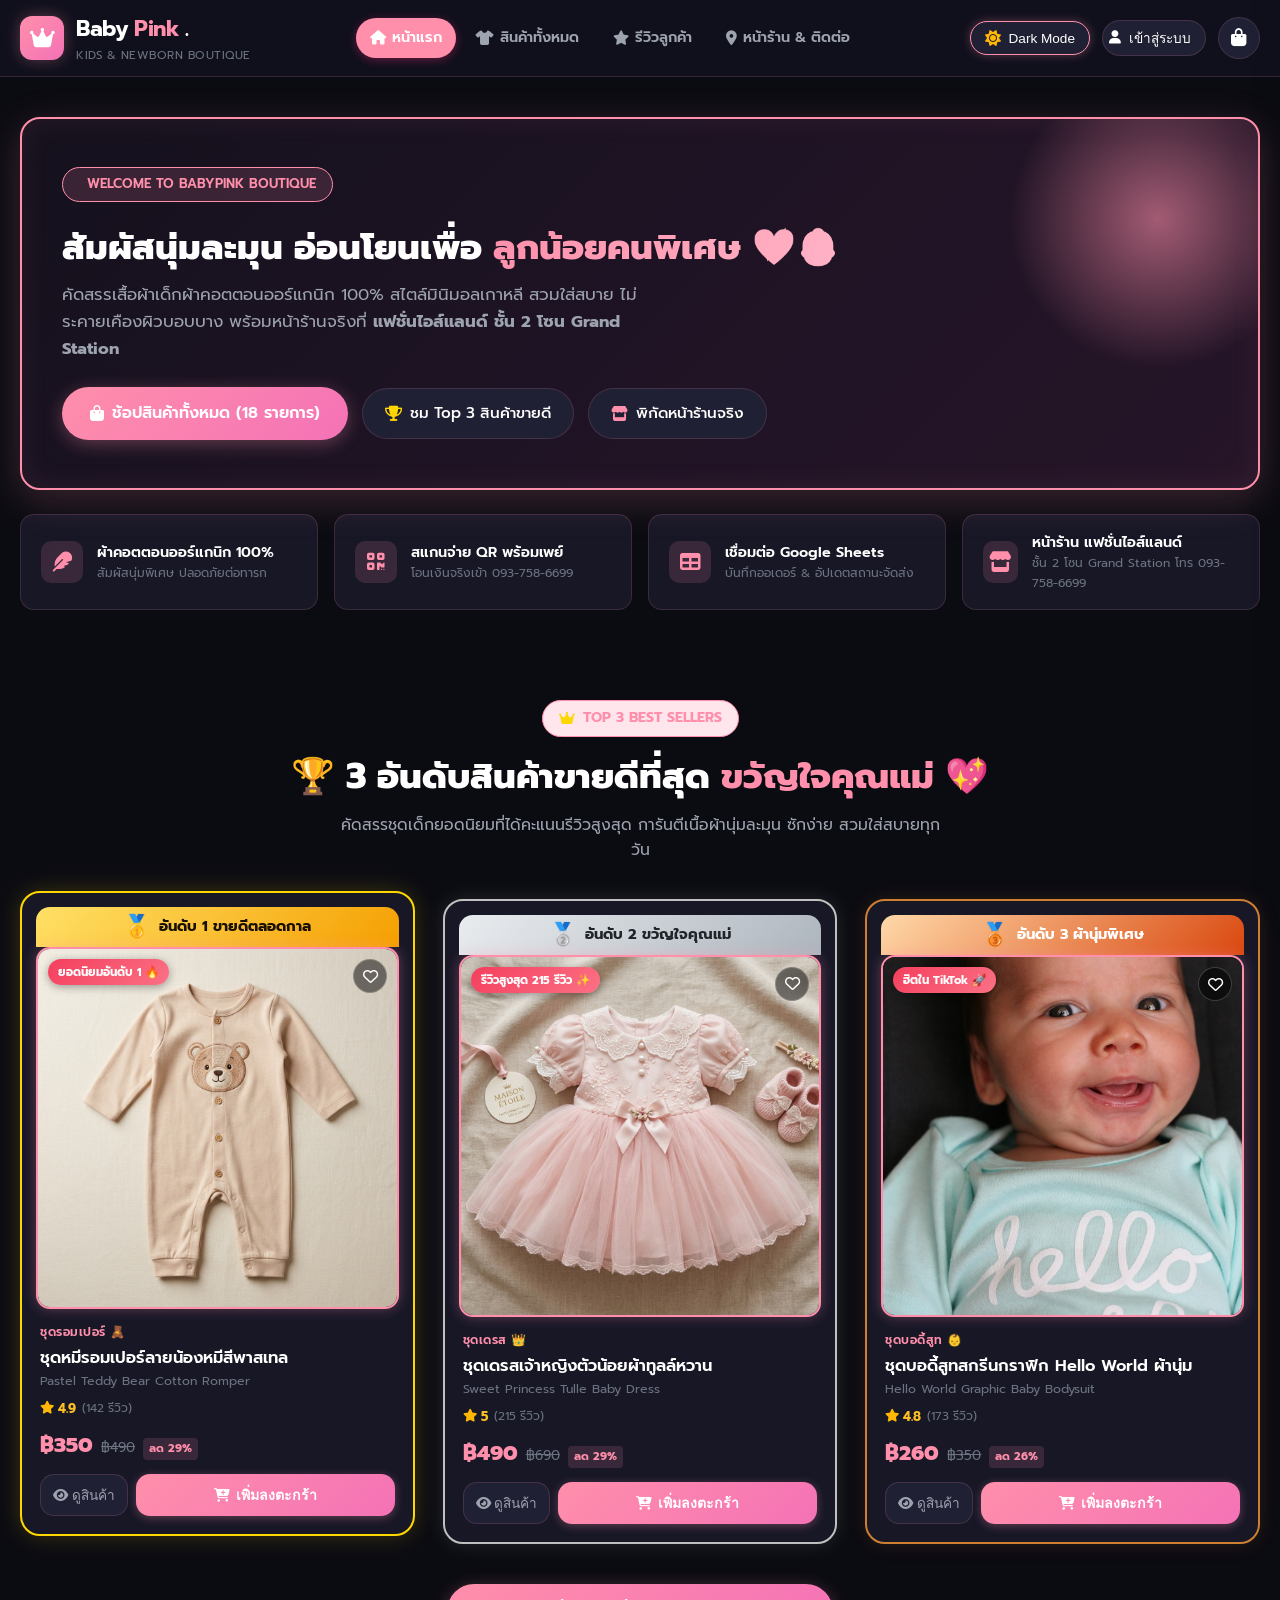
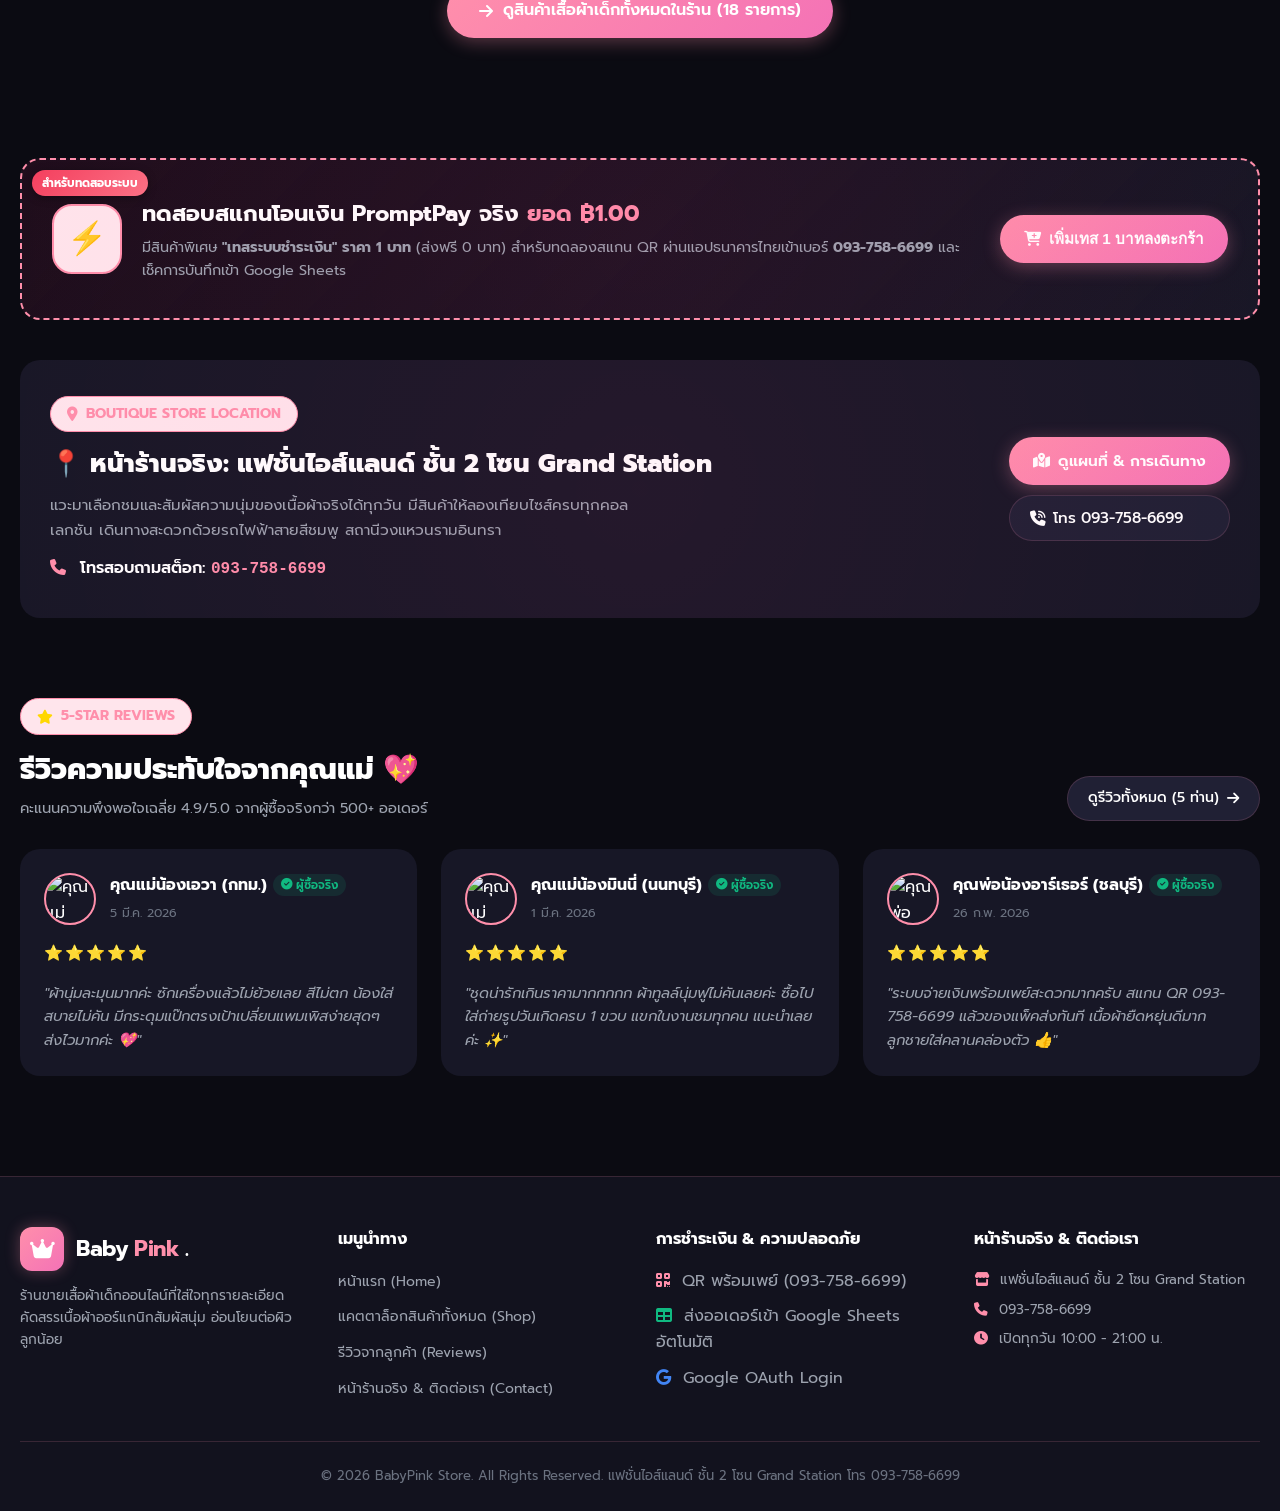
==== index.html @ 7eab813d "Fix payment verification flow: mandate slip upload and update status to pending verification" ====
<!DOCTYPE html>
<html lang="th" data-theme="dark">
<head>
  <meta charset="UTF-8" />
  <meta name="viewport" content="width=device-width, initial-scale=1.0" />
  <title>BabyPink Store | ร้านเสื้อผ้าเด็กคุณภาพพรีเมียม & หน้าร้านแฟชั่นไอส์แลนด์</title>
  <meta name="description" content="ร้านเสื้อผ้าเด็กคุณภาพพรีเมียม นุ่มสบาย อ่อนโยนต่อผิวลูกน้อย หน้าร้านอยู่ที่แฟชั่นไอส์แลนด์ ชั้น 2 โซน Grand Station โทร 093-758-6699" />

  <!-- Google Fonts: Prompt & Inter -->
  <link rel="preconnect" href="https://fonts.googleapis.com" />
  <link rel="preconnect" href="https://fonts.gstatic.com" crossorigin />
  <link href="https://fonts.googleapis.com/css2?family=Prompt:ital,wght@0,300;0,400;0,500;0,600;0,700;0,800;1,400&display=swap" rel="stylesheet" />

  <!-- FontAwesome 6 Icons -->
  <link rel="stylesheet" href="https://cdnjs.cloudflare.com/ajax/libs/font-awesome/6.5.1/css/all.min.css" />

  <!-- Supabase JS Client CDN -->
  <script src="https://cdn.jsdelivr.net/npm/@supabase/supabase-js@2"></script>

  <!-- Main Stylesheet -->
  <link rel="stylesheet" href="style.css" />
</head>
<body>

  <!-- =========================================================================
       Site Header
       ========================================================================= -->
  <header class="site-header">
    <div class="container header-inner">
      <!-- Brand Logo -->
      <a href="index.html" class="brand-logo">
        <div class="brand-icon">
          <i class="fa-solid fa-crown" style="color: #ffffff;"></i>
        </div>
        <div class="brand-text">
          <h1>Baby<span>Pink</span>.</h1>
          <p>Kids & Newborn Boutique</p>
        </div>
      </a>

      <!-- Main Navigation -->
      <nav class="main-nav">
        <a href="index.html" class="nav-link active"><i class="fa-solid fa-house"></i> หน้าแรก</a>
        <a href="shop.html" class="nav-link"><i class="fa-solid fa-shirt"></i> สินค้าทั้งหมด</a>
        <a href="feedback.html" class="nav-link"><i class="fa-solid fa-star"></i> รีวิวลูกค้า</a>
        <a href="contact.html" class="nav-link"><i class="fa-solid fa-location-dot"></i> หน้าร้าน & ติดต่อ</a>
      </nav>

      <!-- Actions (Theme Toggle, Auth, Cart) -->
      <div class="header-actions">
        <!-- Dark / Light Theme Toggle Switch -->
        <button class="theme-toggle-btn" onclick="toggleTheme()" title="สลับ Dark / Light Mode">
          <i class="fa-solid fa-sun icon-sun" style="color: #ffb703;"></i>
          <i class="fa-solid fa-moon icon-moon" style="color: var(--pink-primary);"></i>
          <span id="themeLabel">Dark Mode</span>
        </button>

        <!-- Google User Profile / Login -->
        <button class="user-btn" onclick="openAuthModal()" id="userBtn" title="เข้าสู่ระบบด้วย Google">
          <img id="userAvatar" class="user-avatar" src="" alt="Avatar" style="display: none;" />
          <i class="fa-solid fa-user" id="userIcon"></i>
          <span id="userText">เข้าสู่ระบบ</span>
        </button>

        <!-- Cart Button -->
        <button class="action-btn" onclick="toggleCartDrawer(true)" title="เปิดตะกร้าสินค้า">
          <i class="fa-solid fa-bag-shopping"></i>
          <span class="cart-badge" id="cartBadge" style="display: none;">0</span>
        </button>
      </div>
    </div>

    <!-- Mobile Sub Navigation Bar -->
    <div class="mobile-nav-bar">
      <a href="index.html" class="nav-link active"><i class="fa-solid fa-house"></i> หน้าแรก</a>
      <a href="shop.html" class="nav-link"><i class="fa-solid fa-shirt"></i> สินค้าทั้งหมด</a>
      <a href="feedback.html" class="nav-link"><i class="fa-solid fa-star"></i> รีวิวลูกค้า</a>
      <a href="contact.html" class="nav-link"><i class="fa-solid fa-location-dot"></i> หน้าร้าน & ติดต่อ</a>
    </div>
  </header>

  <!-- =========================================================================
       Main Content
       ========================================================================= -->
  <main class="container">

    <!-- Hero Banner Section -->
    <section class="hero-section">
      <div class="hero-banner">
        <div class="hero-glow-circle"></div>
        <div class="hero-tag">
          <i class="fa-solid fa-sparkles"></i> WELCOME TO BABYPINK BOUTIQUE
        </div>
        <div class="hero-content">
          <h2>สัมผัสนุ่มละมุน อ่อนโยนเพื่อ <span class="highlight">ลูกน้อยคนพิเศษ 💖👶</span></h2>
          <p>
            คัดสรรเสื้อผ้าเด็กผ้าคอตตอนออร์แกนิก 100% สไตล์มินิมอลเกาหลี สวมใส่สบาย ไม่ระคายเคืองผิวบอบบาง
            พร้อมหน้าร้านจริงที่ <strong>แฟชั่นไอส์แลนด์ ชั้น 2 โซน Grand Station</strong>
          </p>
        </div>
        <div class="hero-actions">
          <a href="shop.html" class="btn-primary" id="heroShopBtn" style="font-size: 1rem; padding: 14px 28px;">
            <i class="fa-solid fa-bag-shopping"></i> ช้อปสินค้าทั้งหมด (18 รายการ)
          </a>
          <a href="#topSellersSection" class="btn-secondary" style="font-size: 0.95rem; padding: 12px 22px;">
            <i class="fa-solid fa-trophy" style="color: #ffd700;"></i> ชม Top 3 สินค้าขายดี
          </a>
          <a href="contact.html" class="btn-secondary" style="font-size: 0.95rem; padding: 12px 22px;">
            <i class="fa-solid fa-store" style="color: var(--pink-primary);"></i> พิกัดหน้าร้านจริง
          </a>
        </div>
      </div>

      <!-- Feature Strip -->
      <div class="features-strip">
        <div class="feature-item">
          <div class="feature-icon"><i class="fa-solid fa-feather"></i></div>
          <div>
            <h4>ผ้าคอตตอนออร์แกนิก 100%</h4>
            <p>สัมผัสนุ่มพิเศษ ปลอดภัยต่อทารก</p>
          </div>
        </div>
        <div class="feature-item">
          <div class="feature-icon"><i class="fa-solid fa-qrcode"></i></div>
          <div>
            <h4>สแกนจ่าย QR พร้อมเพย์</h4>
            <p>โอนเงินจริงเข้า 093-758-6699</p>
          </div>
        </div>
        <div class="feature-item">
          <div class="feature-icon"><i class="fa-solid fa-table"></i></div>
          <div>
            <h4>เชื่อมต่อ Google Sheets</h4>
            <p>บันทึกออเดอร์ & อัปเดตสถานะจัดส่ง</p>
          </div>
        </div>
        <div class="feature-item">
          <div class="feature-icon"><i class="fa-solid fa-store"></i></div>
          <div>
            <h4>หน้าร้าน แฟชั่นไอส์แลนด์</h4>
            <p>ชั้น 2 โซน Grand Station โทร 093-758-6699</p>
          </div>
        </div>
      </div>
    </section>

    <!-- =========================================================================
         Top 3 Best Sellers Section (Top 3 สินค้าขายดี พร้อม อิโมจิ)
         ========================================================================= -->
    <section class="top-sellers-section" id="topSellersSection">
      <div style="text-align: center; margin-bottom: 20px;">
        <div class="section-header-badge">
          <i class="fa-solid fa-crown" style="color: #ffd700;"></i> TOP 3 BEST SELLERS
        </div>
        <h2 style="font-size: 2.2rem; font-weight: 800; margin-bottom: 8px;">
          🏆 3 อันดับสินค้าขายดีที่สุด <span style="color: var(--pink-primary);">ขวัญใจคุณแม่ 💖</span>
        </h2>
        <p style="color: var(--text-secondary); max-width: 600px; margin: 0 auto; font-size: 0.98rem;">
          คัดสรรชุดเด็กยอดนิยมที่ได้คะแนนรีวิวสูงสุด การันตีเนื้อผ้านุ่มละมุน ซักง่าย สวมใส่สบายทุกวัน
        </p>
      </div>

      <!-- Top 3 Grid Container (Rendered dynamically via app.js) -->
      <div class="top-products-grid" id="topProductsGrid">
        <!-- Rendered by renderTopProducts() in app.js -->
      </div>

      <div style="text-align: center; margin-top: 40px;">
        <a href="shop.html" class="btn-primary" style="display: inline-flex; align-items: center; gap: 10px; font-size: 1rem; padding: 14px 32px;">
          <i class="fa-solid fa-arrow-right"></i> ดูสินค้าเสื้อผ้าเด็กทั้งหมดในร้าน (18 รายการ)
        </a>
      </div>
    </section>

    <!-- =========================================================================
         Quick Payment Test Highlight Banner (เทสระบบชำระเงิน 1 บาท)
         ========================================================================= -->
    <section class="store-teaser-box" style="border: 2px dashed var(--pink-primary); background: linear-gradient(135deg, rgba(255, 42, 133, 0.08) 0%, var(--bg-card) 100%);">
      <div style="display: flex; align-items: center; gap: 20px;">
        <div style="width: 70px; height: 70px; border-radius: 20px; background: var(--pink-light); border: 2px solid var(--pink-primary); display: flex; align-items: center; justify-content: center; font-size: 2rem; color: var(--pink-primary); flex-shrink: 0;">
          ⚡
        </div>
        <div>
          <span class="badge-tag hot" style="margin-bottom: 6px; display: inline-block;">สำหรับทดสอบระบบ</span>
          <h3 style="font-size: 1.4rem; margin-bottom: 4px; color: var(--text-primary);">
            ทดสอบสแกนโอนเงิน PromptPay จริง <span style="color: var(--pink-primary);">ยอด ฿1.00</span>
          </h3>
          <p style="color: var(--text-secondary); font-size: 0.9rem; margin: 0;">
            มีสินค้าพิเศษ <strong>"เทสระบบชำระเงิน" ราคา 1 บาท</strong> (ส่งฟรี 0 บาท) สำหรับทดลองสแกน QR ผ่านแอปธนาคารไทยเข้าเบอร์ <strong>093-758-6699</strong> และเช็คการบันทึกเข้า Google Sheets
          </p>
        </div>
      </div>
      <div style="flex-shrink: 0; display: flex; gap: 10px;">
        <button class="btn-primary" onclick="addToCart(99); toggleCartDrawer(true);" style="padding: 12px 24px;">
          <i class="fa-solid fa-cart-plus"></i> เพิ่มเทส 1 บาทลงตะกร้า
        </button>
      </div>
    </section>

    <!-- =========================================================================
         Physical Store Location Teaser (แฟชั่น ชั้น 2 โซน Grand Station)
         ========================================================================= -->
    <section class="store-teaser-box">
      <div>
        <div class="section-header-badge">
          <i class="fa-solid fa-location-dot"></i> BOUTIQUE STORE LOCATION
        </div>
        <h3 style="font-size: 1.6rem; font-weight: 800; margin-bottom: 8px;">
          📍 หน้าร้านจริง: แฟชั่นไอส์แลนด์ ชั้น 2 โซน Grand Station
        </h3>
        <p style="color: var(--text-secondary); font-size: 0.95rem; line-height: 1.6; max-width: 600px; margin-bottom: 14px;">
          แวะมาเลือกชมและสัมผัสความนุ่มของเนื้อผ้าจริงได้ทุกวัน มีสินค้าให้ลองเทียบไซส์ครบทุกคอลเลกชัน เดินทางสะดวกด้วยรถไฟฟ้าสายสีชมพู สถานีวงแหวนรามอินทรา
        </p>
        <p style="font-size: 1rem; color: var(--text-primary); font-weight: 600;">
          <i class="fa-solid fa-phone" style="color: var(--pink-primary); margin-right: 8px;"></i> โทรสอบถามสต็อก: <strong style="color: var(--pink-primary); font-family: monospace;">093-758-6699</strong>
        </p>
      </div>
      <div style="flex-shrink: 0; display: flex; flex-direction: column; gap: 10px;">
        <a href="contact.html" class="btn-primary" style="padding: 12px 24px; text-decoration: none; text-align: center;">
          <i class="fa-solid fa-map-location-dot"></i> ดูแผนที่ & การเดินทาง
        </a>
        <a href="tel:0937586699" class="btn-secondary" style="padding: 10px 20px; text-decoration: none; text-align: center;">
          <i class="fa-solid fa-phone-volume"></i> โทร 093-758-6699
        </a>
      </div>
    </section>

    <!-- =========================================================================
         Customer Feedback Teaser (รีวิวจากลูกค้า)
         ========================================================================= -->
    <section style="padding: 40px 0 60px;">
      <div style="display: flex; justify-content: space-between; align-items: flex-end; margin-bottom: 28px; flex-wrap: wrap; gap: 16px;">
        <div>
          <div class="section-header-badge">
            <i class="fa-solid fa-star" style="color: #ffd700;"></i> 5-STAR REVIEWS
          </div>
          <h3 style="font-size: 1.8rem; font-weight: 800; margin-bottom: 4px;">
            รีวิวความประทับใจจากคุณแม่ 💖
          </h3>
          <p style="color: var(--text-secondary); font-size: 0.92rem;">
            คะแนนความพึงพอใจเฉลี่ย 4.9/5.0 จากผู้ซื้อจริงกว่า 500+ ออเดอร์
          </p>
        </div>
        <a href="feedback.html" class="btn-secondary" style="font-size: 0.88rem; padding: 10px 20px;">
          ดูรีวิวทั้งหมด (5 ท่าน) <i class="fa-solid fa-arrow-right"></i>
        </a>
      </div>

      <!-- 3 Preview Cards -->
      <div class="reviews-grid" style="margin-bottom: 0;">
        <div class="review-card">
          <div class="reviewer-header">
            <img src="https://images.unsplash.com/photo-1544005313-94ddf0286df2?w=120&h=120&fit=crop&crop=faces" alt="คุณแม่น้องเอวา" class="reviewer-avatar" />
            <div class="reviewer-info">
              <h4>คุณแม่น้องเอวา (กทม.) <span class="verified-badge"><i class="fa-solid fa-circle-check"></i> ผู้ซื้อจริง</span></h4>
              <span class="review-date">5 มี.ค. 2026</span>
            </div>
          </div>
          <div class="review-stars">⭐⭐⭐⭐⭐</div>
          <p class="review-body">
            "ผ้านุ่มละมุนมากค่ะ ซักเครื่องแล้วไม่ย้วยเลย สีไม่ตก น้องใส่สบายไม่คัน มีกระดุมแป๊กตรงเป้าเปลี่ยนแพมเพิสง่ายสุดๆ ส่งไวมากค่ะ 💖"
          </p>
        </div>

        <div class="review-card">
          <div class="reviewer-header">
            <img src="https://images.unsplash.com/photo-1573496359142-b8d87734a5a2?w=120&h=120&fit=crop&crop=faces" alt="คุณแม่น้องมินนี่" class="reviewer-avatar" />
            <div class="reviewer-info">
              <h4>คุณแม่น้องมินนี่ (นนทบุรี) <span class="verified-badge"><i class="fa-solid fa-circle-check"></i> ผู้ซื้อจริง</span></h4>
              <span class="review-date">1 มี.ค. 2026</span>
            </div>
          </div>
          <div class="review-stars">⭐⭐⭐⭐⭐</div>
          <p class="review-body">
            "ชุดน่ารักเกินราคามากกกกก ผ้าทูลล์นุ่มฟูไม่คันเลยค่ะ ซื้อไปใส่ถ่ายรูปวันเกิดครบ 1 ขวบ แขกในงานชมทุกคน แนะนำเลยค่ะ ✨"
          </p>
        </div>

        <div class="review-card">
          <div class="reviewer-header">
            <img src="https://images.unsplash.com/photo-1507003211169-0a1dd7228f2d?w=120&h=120&fit=crop&crop=faces" alt="คุณพ่อน้องอาร์เธอร์" class="reviewer-avatar" />
            <div class="reviewer-info">
              <h4>คุณพ่อน้องอาร์เธอร์ (ชลบุรี) <span class="verified-badge"><i class="fa-solid fa-circle-check"></i> ผู้ซื้อจริง</span></h4>
              <span class="review-date">26 ก.พ. 2026</span>
            </div>
          </div>
          <div class="review-stars">⭐⭐⭐⭐⭐</div>
          <p class="review-body">
            "ระบบจ่ายเงินพร้อมเพย์สะดวกมากครับ สแกน QR 093-758-6699 แล้วของแพ็คส่งทันที เนื้อผ้ายืดหยุ่นดีมาก ลูกชายใส่คลานคล่องตัว 👍"
          </p>
        </div>
      </div>
    </section>

  </main>

  <!-- =========================================================================
       Slide-over Cart Drawer
       ========================================================================= -->
  <div class="cart-drawer-overlay" id="cartOverlay" onclick="toggleCartDrawer(false)"></div>
  <aside class="cart-drawer" id="cartDrawer">
    <div class="cart-header">
      <h3><i class="fa-solid fa-bag-shopping" style="color: var(--pink-primary);"></i> ตะกร้าสินค้าของคุณ</h3>
      <button class="close-drawer-btn" onclick="toggleCartDrawer(false)">&times;</button>
    </div>

    <div class="cart-body" id="cartBody">
      <!-- Dynamic cart items rendered here -->
    </div>

    <div class="cart-footer">
      <div class="coupon-box">
        <input type="text" id="couponInput" placeholder="กรอกรหัสส่วนลด (เช่น BABYPINK10)" />
        <button type="button" onclick="applyCoupon()">ใช้โค้ด</button>
      </div>

      <div class="cart-summary-row">
        <span>ยอดรวมสินค้า</span>
        <span id="cartSubtotal">฿0</span>
      </div>
      <div class="cart-summary-row" style="color: var(--pink-secondary);">
        <span>ส่วนลดคูปอง</span>
        <span id="cartDiscount">-฿0</span>
      </div>
      <div class="cart-summary-row">
        <span>ค่าจัดส่ง</span>
        <span id="cartShipping">฿0</span>
      </div>
      <div class="cart-summary-row total">
        <span>ยอดชำระสุทธิ</span>
        <span id="cartGrandTotal">฿0</span>
      </div>

      <button class="checkout-btn" id="checkoutBtn" onclick="openPromptPayCheckout()">
        <i class="fa-solid fa-qrcode"></i> ชำระเงินด้วย QR พร้อมเพย์
      </button>
    </div>
  </aside>

  <!-- =========================================================================
       Quick View Modal
       ========================================================================= -->
  <div class="modal-backdrop" id="quickViewModal">
    <div class="modal-box">
      <button class="modal-close-btn" onclick="closeModal('quickViewModal')">&times;</button>
      <div id="quickViewContent"></div>
    </div>
  </div>

  <!-- =========================================================================
       PromptPay Payment Modal
       ========================================================================= -->
  <div class="modal-backdrop" id="promptpayModal">
    <div class="modal-box promptpay-modal-box">
      <button class="modal-close-btn" onclick="closeModal('promptpayModal')">&times;</button>

      <div class="promptpay-badge-header">
        <i class="fa-solid fa-qrcode"></i>
        <span>PromptPay พร้อมเพย์</span>
      </div>

      <p style="font-size: 0.88rem; color: var(--text-muted);">
        สแกน QR Code ด้วยแอปพลิเคชันธนาคารใดก็ได้ เพื่อชำระเงิน
      </p>

      <div class="payment-amount-display" id="promptpayAmount">฿ 0.00</div>

      <div class="payment-recipient-display" id="promptpayRecipient">
        โอนเข้าบัญชีพร้อมเพย์: <strong>093-758-6699</strong>
      </div>

      <div class="qr-frame-wrapper">
        <canvas id="promptpayQrCanvas"></canvas>
      </div>

      <div style="font-size: 0.82rem; color: var(--text-muted); margin-bottom: 12px;">
        <i class="fa-regular fa-clock" style="color: var(--pink-primary);"></i> รหัส QR จะหมดอายุภายใน: 
        <strong id="promptpayTimer" style="color: var(--pink-secondary); font-family: monospace;">15:00</strong>
      </div>

      <div style="text-align: left; margin: 16px 0; display: flex; flex-direction: column; gap: 10px;">
        <div>
          <label style="font-size: 0.82rem; color: var(--text-secondary); font-weight: 600;">ชื่อ-นามสกุล ผู้รับ:</label>
          <input type="text" id="customerNameInput" placeholder="ระบุชื่อผู้รับ" style="width: 100%; padding: 8px 12px; background: var(--bg-input); border: 1px solid var(--border-subtle); border-radius: var(--radius-sm); color: var(--text-primary); font-size: 0.88rem; outline: none;" value="คุณแม่น้องฟ้าใส" />
        </div>
        <div>
          <label style="font-size: 0.82rem; color: var(--text-secondary); font-weight: 600;">เบอร์โทรศัพท์ติดต่อ:</label>
          <input type="tel" id="customerPhoneInput" placeholder="08x-xxx-xxxx" style="width: 100%; padding: 8px 12px; background: var(--bg-input); border: 1px solid var(--border-subtle); border-radius: var(--radius-sm); color: var(--text-primary); font-size: 0.88rem; outline: none;" value="0899999999" />
        </div>
        <div>
          <label style="font-size: 0.82rem; color: var(--text-secondary); font-weight: 600;">ที่อยู่จัดส่งพัสดุ:</label>
          <textarea id="customerAddressInput" rows="2" placeholder="บ้านเลขที่ ถนน แขวง/ตำบล เขต/อำเภอ จังหวัด รหัสไปรษณีย์" style="width: 100%; padding: 8px 12px; background: var(--bg-input); border: 1px solid var(--border-subtle); border-radius: var(--radius-sm); color: var(--text-primary); font-size: 0.88rem; outline: none; resize: none;">123/45 ถนนสุขุมวิท แขวงคลองเตย เขตคลองเตย กรุงเทพฯ 10110</textarea>
        </div>
      </div>

      <div class="slip-upload-zone" onclick="document.getElementById('slipFileInput').click()">
        <input type="file" id="slipFileInput" accept="image/*" onchange="handleSlipUpload(event)" />
        <i class="fa-solid fa-cloud-arrow-up" style="font-size: 1.8rem; color: var(--pink-primary); margin-bottom: 6px;"></i>
        <p id="slipUploadText" style="font-size: 0.85rem; color: var(--text-secondary);">คลิกเพื่อแนบสลิปหลักฐานการโอนเงิน</p>
        <img id="slipPreview" class="slip-preview-img" alt="Slip Preview" />
      </div>

      <button class="btn-primary" style="width: 100%; justify-content: center; padding: 13px;" onclick="confirmPayment()">
        <i class="fa-solid fa-check-circle"></i> ยืนยันการโอนเงินและส่งคำสั่งซื้อ
      </button>
    </div>
  </div>

  <!-- Order Success Modal -->
  <div class="modal-backdrop" id="orderSuccessModal">
    <div class="modal-box" style="max-width: 460px; padding: 36px 28px; text-align: center;">
      <div style="width: 72px; height: 72px; background: linear-gradient(135deg, #f59e0b, #d97706); border-radius: 50%; display: flex; align-items: center; justify-content: center; margin: 0 auto 16px; box-shadow: 0 0 25px rgba(245, 158, 11, 0.35);">
        <i class="fa-solid fa-clock-rotate-left" style="font-size: 2.2rem; color: #ffffff;"></i>
      </div>
      <h3 style="font-size: 1.4rem; font-weight: 700; margin-bottom: 6px;">ส่งหลักฐานการชำระเงินเรียบร้อยแล้ว!</h3>
      <p style="color: var(--text-secondary); font-size: 0.88rem; margin-bottom: 18px;">
        ระบบได้รับข้อมูลคำสั่งซื้อและหลักฐานสลิปโอนเงินเข้า Google Sheets เรียบร้อยแล้ว เจ้าหน้าที่จะตรวจสอบยอดเงินในบัญชีและเริ่มจัดเตรียมสินค้าให้ทันที
      </p>

      <div style="background: var(--bg-input); border-radius: var(--radius-md); padding: 14px; text-align: left; font-size: 0.85rem; margin-bottom: 20px; border: 1px solid var(--border-subtle);">
        <div style="display: flex; justify-content: space-between; margin-bottom: 6px;">
          <span style="color: var(--text-muted);">รหัสคำสั่งซื้อ:</span>
          <strong id="successOrderId" style="color: var(--pink-primary); font-family: monospace;">ORD-XXXXXX</strong>
        </div>
        <div style="display: flex; justify-content: space-between; margin-bottom: 6px;">
          <span style="color: var(--text-muted);">ยอดชำระ:</span>
          <strong id="successOrderAmount">฿0</strong>
        </div>
        <div style="display: flex; justify-content: space-between; margin-bottom: 6px;">
          <span style="color: var(--text-muted);">สถานะการชำระ:</span>
          <span style="color: #f59e0b; font-weight: 600;"><i class="fa-solid fa-clock"></i> รอตรวจสอบสลิป</span>
        </div>
        <div style="display: flex; justify-content: space-between; margin-bottom: 6px;">
          <span style="color: var(--text-muted);">สถานะการจัดส่ง:</span>
          <span style="color: #06b6d4; font-weight: 600;"><i class="fa-solid fa-box"></i> รอตรวจสอบยอดเงิน</span>
        </div>
        <div style="margin-top: 8px; padding-top: 8px; border-top: 1px dashed var(--border-subtle); color: var(--text-muted); font-size: 0.8rem; white-space: pre-line;" id="successOrderAddress">
        </div>
      </div>

      <button class="btn-primary" style="width: 100%; justify-content: center;" onclick="closeModal('orderSuccessModal')">
        กลับไปหน้าแรก
      </button>
    </div>
  </div>

  <!-- Auth Modal -->
  <div class="modal-backdrop" id="authModal">
    <div class="modal-box" style="max-width: 420px; padding: 32px 28px; text-align: center;">
      <button class="modal-close-btn" onclick="closeModal('authModal')">&times;</button>
      <div style="font-size: 2.5rem; color: var(--pink-primary); margin-bottom: 12px;">
        <i class="fa-solid fa-shield-heart"></i>
      </div>
      <h3 style="font-size: 1.3rem; font-weight: 700; margin-bottom: 6px;">เข้าสู่ระบบสมาชิก</h3>
      <p style="font-size: 0.85rem; color: var(--text-muted); margin-bottom: 24px;">
        เข้าสู่ระบบด้วย Google เพื่อสะสมแต้ม ติดตามสถานะพัสดุ และรับส่วนลดพิเศษ
      </p>
      <button onclick="handleGoogleLogin()" style="width: 100%; padding: 12px; background: #ffffff; color: #1f2937; border: 1px solid #e5e7eb; border-radius: var(--radius-md); font-weight: 600; font-size: 0.95rem; display: flex; align-items: center; justify-content: center; gap: 10px; cursor: pointer;">
        <i class="fa-brands fa-google" style="color: #4285F4;"></i> เข้าสู่ระบบด้วย Google
      </button>
    </div>
  </div>

  <!-- User Profile Modal -->
  <div class="modal-backdrop" id="userProfileModal">
    <div class="modal-box" style="max-width: 420px; padding: 32px 28px; text-align: center;">
      <button class="modal-close-btn" onclick="closeModal('userProfileModal')">&times;</button>
      <img id="profileUserAvatar" src="" alt="Avatar" style="width: 72px; height: 72px; border-radius: 50%; border: 3px solid var(--pink-primary); margin: 0 auto 12px; object-fit: cover;" />
      <h3 id="profileUserName" style="font-size: 1.25rem; font-weight: 700; margin-bottom: 4px;">User Name</h3>
      <p id="profileUserEmail" style="font-size: 0.85rem; color: var(--text-muted); margin-bottom: 20px;">user@example.com</p>
      <button class="btn-secondary" style="width: 100%; justify-content: center; color: #ef4444;" onclick="handleLogout()">
        <i class="fa-solid fa-arrow-right-from-bracket"></i> ออกจากระบบ
      </button>
    </div>
  </div>

  <div class="toast-container" id="toastContainer"></div>

  <!-- Footer -->
  <footer class="site-footer">
    <div class="container">
      <div class="footer-grid">
        <div class="footer-col">
          <div class="brand-logo" style="margin-bottom: 14px;">
            <div class="brand-icon"><i class="fa-solid fa-crown" style="color: #ffffff;"></i></div>
            <div class="brand-text"><h1>Baby<span>Pink</span>.</h1></div>
          </div>
          <p style="font-size: 0.85rem; color: var(--text-secondary); line-height: 1.6;">
            ร้านขายเสื้อผ้าเด็กออนไลน์ที่ใส่ใจทุกรายละเอียด คัดสรรเนื้อผ้าออร์แกนิกสัมผัสนุ่ม อ่อนโยนต่อผิวลูกน้อย
          </p>
        </div>

        <div class="footer-col">
          <h4>เมนูนำทาง</h4>
          <ul>
            <li><a href="index.html">หน้าแรก (Home)</a></li>
            <li><a href="shop.html">แคตตาล็อกสินค้าทั้งหมด (Shop)</a></li>
            <li><a href="feedback.html">รีวิวจากลูกค้า (Reviews)</a></li>
            <li><a href="contact.html">หน้าร้านจริง & ติดต่อเรา (Contact)</a></li>
          </ul>
        </div>

        <div class="footer-col">
          <h4>การชำระเงิน & ความปลอดภัย</h4>
          <ul>
            <li><span style="color: var(--text-secondary);"><i class="fa-solid fa-qrcode" style="color: var(--pink-primary); margin-right: 6px;"></i> QR พร้อมเพย์ (093-758-6699)</span></li>
            <li><span style="color: var(--text-secondary);"><i class="fa-solid fa-table" style="color: #10b981; margin-right: 6px;"></i> ส่งออเดอร์เข้า Google Sheets อัตโนมัติ</span></li>
            <li><span style="color: var(--text-secondary);"><i class="fa-brands fa-google" style="color: #4285F4; margin-right: 6px;"></i> Google OAuth Login</span></li>
          </ul>
        </div>

        <div class="footer-col">
          <h4>หน้าร้านจริง & ติดต่อเรา</h4>
          <p style="font-size: 0.85rem; color: var(--text-secondary); margin-bottom: 8px;">
            <i class="fa-solid fa-store" style="color: var(--pink-primary); margin-right: 6px;"></i> แฟชั่นไอส์แลนด์ ชั้น 2 โซน Grand Station
          </p>
          <p style="font-size: 0.85rem; color: var(--text-secondary); margin-bottom: 8px;">
            <i class="fa-solid fa-phone" style="color: var(--pink-primary); margin-right: 6px;"></i> 093-758-6699
          </p>
          <p style="font-size: 0.85rem; color: var(--text-secondary); margin-bottom: 8px;">
            <i class="fa-solid fa-clock" style="color: var(--pink-primary); margin-right: 6px;"></i> เปิดทุกวัน 10:00 - 21:00 น.
          </p>
        </div>
      </div>

      <div class="footer-bottom">
        <p>&copy; 2026 BabyPink Store. All Rights Reserved. แฟชั่นไอส์แลนด์ ชั้น 2 โซน Grand Station โทร 093-758-6699</p>
      </div>
    </div>
  </footer>

  <script src="supabase-config.js"></script>
  <script src="promptpay.js"></script>
  <script src="products.js"></script>
  <script src="app.js"></script>
</body>
</html>
---- style.css ----
/* ==========================================================================
   Baby & Kids Wear - Soft Baby Pink Dark & Light Theme
   โทนสีชมพูอ่อนละมุน (Soft Pastel Pink / Blush Rose) สไตล์ Baby Boutique พรีเมียม
   ========================================================================== */

:root {
  /* --- DARK MODE (DEFAULT) --- */
  --bg-primary: #0b0b12;
  --bg-secondary: #12121e;
  --bg-card: #171726;
  --bg-card-hover: #1e1e30;
  --bg-glass: rgba(18, 18, 30, 0.88);
  --bg-input: #202034;
  
  --text-primary: #ffffff;
  --text-secondary: #9da3af;
  --text-muted: #6b7280;
  
  /* Softer, Gentle Baby Pink Palette (ชมพูอ่อนหวาน นุ่มละมุน ไม่แสบตา) */
  --pink-primary: #ff8fab;      /* ชมพูพาสเทลหวาน */
  --pink-secondary: #f472b6;    /* ชมพูกุหลาบอ่อน */
  --pink-accent: #ffb3c6;       /* ชมพูบลัชละมุน */
  --pink-light: #ffe5ec;        /* ชมพูครีมนวล */
  --pink-glow: rgba(255, 143, 171, 0.32);
  --pink-glow-strong: rgba(255, 143, 171, 0.58);
  --pink-border: #ff8fab;
  
  /* Borders & Shadows */
  --border-subtle: rgba(255, 143, 171, 0.16);
  --shadow-sm: 0 2px 8px rgba(0, 0, 0, 0.35);
  --shadow-md: 0 4px 20px rgba(0, 0, 0, 0.45);
  --shadow-lg: 0 10px 30px rgba(0, 0, 0, 0.6);
  --shadow-pink: 0 0 18px rgba(255, 143, 171, 0.35);
  
  --radius-sm: 8px;
  --radius-md: 14px;
  --radius-lg: 20px;
  --radius-full: 9999px;
  --transition: all 0.3s cubic-bezier(0.4, 0, 0.2, 1);
}

/* --- LIGHT MODE THEME (WHITE & SOFT BABY PINK) --- */
[data-theme="light"] {
  --bg-primary: #fffafc;
  --bg-secondary: #ffffff;
  --bg-card: #ffffff;
  --bg-card-hover: #fff5f8;
  --bg-glass: rgba(255, 255, 255, 0.92);
  --bg-input: #fff0f5;
  
  --text-primary: #1f2937;
  --text-secondary: #4b5563;
  --text-muted: #9ca3af;
  
  --pink-primary: #f472b6;
  --pink-secondary: #ec4899;
  --pink-accent: #ff8fab;
  --pink-light: #fce7f3;
  --pink-glow: rgba(244, 114, 182, 0.2);
  --pink-glow-strong: rgba(244, 114, 182, 0.42);
  --pink-border: #ffccd5;
  
  --border-subtle: rgba(251, 207, 232, 0.55);
  --shadow-sm: 0 2px 8px rgba(244, 114, 182, 0.08);
  --shadow-md: 0 6px 20px rgba(244, 114, 182, 0.1);
  --shadow-lg: 0 12px 36px rgba(244, 114, 182, 0.12);
  --shadow-pink: 0 0 16px rgba(244, 114, 182, 0.22);
}

/* Base Resets */
* {
  margin: 0;
  padding: 0;
  box-sizing: border-box;
}

body {
  font-family: 'Prompt', -apple-system, BlinkMacSystemFont, 'Segoe UI', Roboto, Helvetica, Arial, sans-serif;
  background-color: var(--bg-primary);
  color: var(--text-primary);
  min-height: 100vh;
  line-height: 1.6;
  transition: background-color 0.3s ease, color 0.3s ease;
  overflow-x: hidden;
}

/* Container */
.container {
  max-width: 1280px;
  margin: 0 auto;
  padding: 0 20px;
}

/* ==========================================================================
   Header & Navigation
   ========================================================================== */
.site-header {
  position: sticky;
  top: 0;
  z-index: 100;
  background: var(--bg-glass);
  backdrop-filter: blur(16px);
  -webkit-backdrop-filter: blur(16px);
  border-bottom: 1px solid var(--border-subtle);
  transition: var(--transition);
}

.header-inner {
  display: flex;
  align-items: center;
  justify-content: space-between;
  height: 76px;
  gap: 20px;
}

/* Logo */
.brand-logo {
  display: flex;
  align-items: center;
  gap: 12px;
  text-decoration: none;
  color: var(--text-primary);
}

.brand-icon {
  width: 44px;
  height: 44px;
  background: linear-gradient(135deg, var(--pink-primary), var(--pink-secondary));
  border-radius: 12px;
  display: flex;
  align-items: center;
  justify-content: center;
  font-size: 22px;
  box-shadow: 0 0 15px var(--pink-glow);
  transition: var(--transition);
}

.brand-logo:hover .brand-icon {
  transform: rotate(8deg) scale(1.06);
  box-shadow: 0 0 22px var(--pink-glow-strong);
}

.brand-text h1 {
  font-size: 1.35rem;
  font-weight: 700;
  letter-spacing: -0.5px;
  display: flex;
  align-items: center;
  gap: 6px;
}

.brand-text h1 span {
  color: var(--pink-primary);
}

.brand-text p {
  font-size: 0.72rem;
  color: var(--text-muted);
  letter-spacing: 0.5px;
  text-transform: uppercase;
}

/* Header Search */
.header-search {
  flex: 1;
  max-width: 440px;
  position: relative;
  display: none;
}

@media (min-width: 768px) {
  .header-search {
    display: block;
  }
}

.header-search input {
  width: 100%;
  padding: 10px 18px 10px 42px;
  background: var(--bg-input);
  border: 1px solid var(--border-subtle);
  border-radius: var(--radius-full);
  color: var(--text-primary);
  font-size: 0.9rem;
  outline: none;
  transition: var(--transition);
}

.header-search input:focus {
  border-color: var(--pink-primary);
  box-shadow: 0 0 12px var(--pink-glow);
}

.header-search i {
  position: absolute;
  left: 16px;
  top: 50%;
  transform: translateY(-50%);
  color: var(--text-muted);
  font-size: 0.95rem;
}

/* Header Actions */
.header-actions {
  display: flex;
  align-items: center;
  gap: 12px;
}

/* Theme Toggle Button */
.theme-toggle-btn {
  display: flex;
  align-items: center;
  gap: 8px;
  padding: 8px 14px;
  background: var(--bg-input);
  border: 1.5px solid var(--pink-border);
  border-radius: var(--radius-full);
  color: var(--text-primary);
  cursor: pointer;
  font-size: 0.85rem;
  font-weight: 500;
  transition: var(--transition);
  box-shadow: 0 0 10px var(--pink-glow);
}

.theme-toggle-btn:hover {
  transform: translateY(-2px);
  box-shadow: 0 0 16px var(--pink-glow-strong);
  background: var(--pink-primary);
  color: #ffffff;
}

.theme-toggle-btn .icon-moon,
.theme-toggle-btn .icon-sun {
  font-size: 1rem;
}

[data-theme="dark"] .theme-toggle-btn .icon-sun {
  display: inline-block;
}
[data-theme="dark"] .theme-toggle-btn .icon-moon {
  display: none;
}
[data-theme="light"] .theme-toggle-btn .icon-sun {
  display: none;
}
[data-theme="light"] .theme-toggle-btn .icon-moon {
  display: inline-block;
}

/* Action Buttons */
.action-btn {
  position: relative;
  width: 42px;
  height: 42px;
  border-radius: 50%;
  background: var(--bg-input);
  border: 1px solid var(--border-subtle);
  color: var(--text-primary);
  display: flex;
  align-items: center;
  justify-content: center;
  cursor: pointer;
  font-size: 1.1rem;
  transition: var(--transition);
}

.action-btn:hover {
  border-color: var(--pink-primary);
  color: var(--pink-primary);
  transform: translateY(-2px);
}

.cart-badge {
  position: absolute;
  top: -4px;
  right: -4px;
  background: linear-gradient(135deg, var(--pink-primary), var(--pink-secondary));
  color: #ffffff;
  font-size: 0.7rem;
  font-weight: 700;
  min-width: 20px;
  height: 20px;
  padding: 0 5px;
  border-radius: 10px;
  display: flex;
  align-items: center;
  justify-content: center;
  box-shadow: 0 0 10px var(--pink-glow-strong);
  animation: pulseBadge 2s infinite;
}

@keyframes pulseBadge {
  0% { transform: scale(1); }
  50% { transform: scale(1.08); }
  100% { transform: scale(1); }
}

/* Navigation Links in Header */
.main-nav {
  display: flex;
  align-items: center;
  gap: 6px;
}

.nav-link {
  display: inline-flex;
  align-items: center;
  gap: 6px;
  padding: 8px 14px;
  color: var(--text-secondary);
  font-size: 0.9rem;
  font-weight: 600;
  text-decoration: none;
  border-radius: var(--radius-full);
  transition: var(--transition);
}

.nav-link:hover {
  color: var(--pink-primary);
  background: var(--pink-light);
}

.nav-link.active {
  color: #ffffff !important;
  background: var(--pink-primary) !important;
  box-shadow: 0 2px 10px rgba(255, 42, 133, 0.35);
}

.mobile-nav-bar {
  display: none;
  background: var(--bg-secondary);
  border-bottom: 1px solid var(--border-subtle);
  padding: 8px 12px;
  overflow-x: auto;
  gap: 8px;
  -webkit-overflow-scrolling: touch;
}

@media (max-width: 992px) {
  .main-nav {
    display: none;
  }
  .mobile-nav-bar {
    display: flex;
  }
}

/* User Profile in Header */
.user-btn {
  display: flex;
  align-items: center;
  gap: 8px;
  padding: 6px 14px 6px 6px;
  background: var(--bg-input);
  border: 1px solid var(--border-subtle);
  border-radius: var(--radius-full);
  color: var(--text-primary);
  cursor: pointer;
  font-size: 0.85rem;
  transition: var(--transition);
}

.user-btn:hover {
  border-color: var(--pink-primary);
}

.user-avatar {
  width: 30px;
  height: 30px;
  border-radius: 50%;
  object-fit: cover;
  border: 1.5px solid var(--pink-primary);
}

/* ==========================================================================
   Hero Banner Section
   ========================================================================== */
.hero-section {
  padding: 40px 0 30px;
}

.hero-banner {
  position: relative;
  border-radius: var(--radius-lg);
  background: linear-gradient(135deg, #15111d 0%, #1e1324 50%, #261528 100%);
  border: 2px solid var(--pink-border);
  box-shadow: 0 10px 40px rgba(255, 143, 171, 0.2), inset 0 0 30px rgba(255, 143, 171, 0.08);
  overflow: hidden;
  padding: 48px 40px;
  display: flex;
  flex-direction: column;
  gap: 24px;
}

[data-theme="light"] .hero-banner {
  background: linear-gradient(135deg, #fff2f6 0%, #ffe9f0 50%, #ffdce6 100%);
  border: 2px solid #ffccd5;
  box-shadow: 0 10px 40px rgba(244, 114, 182, 0.16);
}

.hero-glow-circle {
  position: absolute;
  right: -50px;
  top: -50px;
  width: 300px;
  height: 300px;
  border-radius: 50%;
  background: radial-gradient(circle, var(--pink-glow-strong) 0%, transparent 70%);
  pointer-events: none;
}

.hero-tag {
  display: inline-flex;
  align-items: center;
  gap: 8px;
  padding: 6px 16px;
  background: rgba(255, 143, 171, 0.15);
  border: 1px solid var(--pink-border);
  border-radius: var(--radius-full);
  color: var(--pink-primary);
  font-size: 0.82rem;
  font-weight: 600;
  width: fit-content;
}

.hero-content h2 {
  font-size: 2.2rem;
  font-weight: 800;
  line-height: 1.25;
  margin-bottom: 12px;
}

.hero-content h2 .highlight {
  background: linear-gradient(120deg, #ff8fab, #ffb3c6);
  -webkit-background-clip: text;
  -webkit-text-fill-color: transparent;
}

.hero-content p {
  color: var(--text-secondary);
  font-size: 1.05rem;
  max-width: 600px;
}

.hero-actions {
  display: flex;
  flex-wrap: wrap;
  gap: 14px;
  align-items: center;
}

.btn-primary {
  padding: 12px 28px;
  background: linear-gradient(135deg, var(--pink-primary), var(--pink-secondary));
  color: #ffffff;
  border: none;
  border-radius: var(--radius-full);
  font-size: 0.95rem;
  font-weight: 600;
  cursor: pointer;
  box-shadow: 0 4px 18px var(--pink-glow);
  transition: var(--transition);
  display: inline-flex;
  align-items: center;
  gap: 8px;
  text-decoration: none;
}

.btn-primary:hover {
  transform: translateY(-2px);
  box-shadow: 0 8px 24px var(--pink-glow-strong);
}

.btn-secondary {
  padding: 12px 24px;
  background: var(--bg-input);
  color: var(--text-primary);
  border: 1px solid var(--border-subtle);
  border-radius: var(--radius-full);
  font-size: 0.95rem;
  font-weight: 500;
  cursor: pointer;
  transition: var(--transition);
  display: inline-flex;
  align-items: center;
  gap: 8px;
  text-decoration: none;
}

.btn-secondary:hover {
  border-color: var(--pink-primary);
  color: var(--pink-primary);
}

/* Feature Perks Strip */
.features-strip {
  display: grid;
  grid-template-columns: repeat(auto-fit, minmax(220px, 1fr));
  gap: 16px;
  margin-top: 24px;
}

.feature-item {
  display: flex;
  align-items: center;
  gap: 14px;
  padding: 16px 20px;
  background: var(--bg-card);
  border: 1px solid var(--border-subtle);
  border-radius: var(--radius-md);
  transition: var(--transition);
}

.feature-item:hover {
  border-color: var(--pink-border);
  transform: translateY(-2px);
}

.feature-icon {
  width: 42px;
  height: 42px;
  border-radius: 10px;
  background: rgba(255, 143, 171, 0.14);
  color: var(--pink-primary);
  display: flex;
  align-items: center;
  justify-content: center;
  font-size: 1.25rem;
}

.feature-item h4 {
  font-size: 0.9rem;
  font-weight: 600;
}

.feature-item p {
  font-size: 0.76rem;
  color: var(--text-muted);
}

/* ==========================================================================
   Category Navigation & Filter Bar
   ========================================================================== */
.shop-controls {
  padding: 24px 0 16px;
}

.category-scroll {
  display: flex;
  gap: 10px;
  overflow-x: auto;
  padding-bottom: 8px;
  scrollbar-width: none;
}

.category-scroll::-webkit-scrollbar {
  display: none;
}

.cat-pill {
  padding: 8px 18px;
  background: var(--bg-card);
  border: 1px solid var(--border-subtle);
  border-radius: var(--radius-full);
  color: var(--text-secondary);
  cursor: pointer;
  white-space: nowrap;
  font-size: 0.88rem;
  font-weight: 500;
  transition: var(--transition);
  display: flex;
  align-items: center;
  gap: 6px;
}

.cat-pill:hover {
  border-color: var(--pink-primary);
  color: var(--pink-primary);
}

.cat-pill.active {
  background: linear-gradient(135deg, var(--pink-primary), var(--pink-secondary));
  color: #ffffff;
  border-color: var(--pink-primary);
  box-shadow: 0 2px 14px var(--pink-glow);
}

/* Filter Sub-bar */
.filter-sub-bar {
  display: flex;
  align-items: center;
  justify-content: space-between;
  flex-wrap: wrap;
  gap: 14px;
  margin-top: 16px;
  padding-top: 16px;
  border-top: 1px solid var(--border-subtle);
}

.products-count {
  font-size: 0.92rem;
  color: var(--text-secondary);
}

.products-count strong {
  color: var(--pink-primary);
}

.sort-select-wrapper {
  display: flex;
  align-items: center;
  gap: 10px;
}

.sort-select-wrapper label {
  font-size: 0.85rem;
  color: var(--text-muted);
}

.sort-select {
  background: var(--bg-input);
  border: 1px solid var(--border-subtle);
  border-radius: var(--radius-md);
  color: var(--text-primary);
  padding: 6px 14px;
  font-size: 0.85rem;
  outline: none;
  cursor: pointer;
}

.sort-select:focus {
  border-color: var(--pink-primary);
}

/* ==========================================================================
   PRODUCT GRID & CARDS (HIGHLIGHT FEATURE: SOFT PINK BORDER ON IMAGE BOX)
   ========================================================================== */
.products-section {
  padding: 10px 0 60px;
}

.products-grid {
  display: grid;
  grid-template-columns: repeat(auto-fill, minmax(270px, 1fr));
  gap: 24px;
}

/* Product Card */
.product-card {
  background: var(--bg-card);
  border-radius: var(--radius-lg);
  padding: 14px;
  border: 1px solid var(--border-subtle);
  display: flex;
  flex-direction: column;
  position: relative;
  transition: var(--transition);
  box-shadow: var(--shadow-sm);
}

.product-card:hover {
  transform: translateY(-6px);
  background: var(--bg-card-hover);
  box-shadow: var(--shadow-lg);
  border-color: rgba(255, 143, 171, 0.4);
}

/* --- THE SIGNATURE SOFT PINK BORDER IMAGE CONTAINER --- */
.product-image-box {
  position: relative;
  width: 100%;
  aspect-ratio: 1 / 1;
  border-radius: var(--radius-md);
  overflow: hidden;
  background: #0d0d18;
  
  /* เส้นขอบสีชมพูอ่อนละมุนตา พร้อมเงาเรืองแสงนุ่มนวล */
  border: 2px solid var(--pink-border);
  box-shadow: 0 0 14px var(--pink-glow);
  transition: all 0.4s cubic-bezier(0.175, 0.885, 0.32, 1.275);
}

.product-card:hover .product-image-box {
  border-color: #ffb3c6;
  box-shadow: 0 0 24px var(--pink-glow-strong), 0 8px 24px rgba(0, 0, 0, 0.4);
}

.product-image-box img {
  width: 100%;
  height: 100%;
  object-fit: cover;
  display: block;
  transition: transform 0.6s ease;
}

.product-card:hover .product-image-box img {
  transform: scale(1.06);
}

/* Badges on Image */
.badge-tag {
  position: absolute;
  top: 10px;
  left: 10px;
  padding: 4px 10px;
  border-radius: var(--radius-full);
  font-size: 0.72rem;
  font-weight: 700;
  color: #ffffff;
  z-index: 2;
  box-shadow: 0 2px 8px rgba(0, 0, 0, 0.35);
}

.badge-tag.hot {
  background: linear-gradient(135deg, #f43f5e, #fb7185);
}
.badge-tag.popular {
  background: linear-gradient(135deg, var(--pink-primary), var(--pink-secondary));
}
.badge-tag.new {
  background: linear-gradient(135deg, #10b981, #34d399);
}
.badge-tag.sale {
  background: linear-gradient(135deg, #a855f7, #ec4899);
}
.badge-tag.highlight {
  background: linear-gradient(135deg, #f59e0b, #fbbf24);
}

/* Wishlist Button */
.wishlist-btn {
  position: absolute;
  top: 10px;
  right: 10px;
  width: 34px;
  height: 34px;
  border-radius: 50%;
  background: rgba(0, 0, 0, 0.5);
  backdrop-filter: blur(8px);
  border: 1px solid rgba(255, 255, 255, 0.2);
  color: #ffffff;
  display: flex;
  align-items: center;
  justify-content: center;
  cursor: pointer;
  z-index: 2;
  font-size: 0.95rem;
  transition: var(--transition);
}

.wishlist-btn:hover,
.wishlist-btn.active {
  background: var(--pink-primary);
  color: #ffffff;
  border-color: var(--pink-primary);
  transform: scale(1.15);
}

/* Card Content Details */
.product-info {
  display: flex;
  flex-direction: column;
  flex: 1;
  padding: 14px 4px 4px;
}

.product-cat {
  font-size: 0.75rem;
  color: var(--pink-primary);
  font-weight: 600;
  text-transform: uppercase;
  letter-spacing: 0.5px;
}

.product-title {
  font-size: 1.02rem;
  font-weight: 600;
  color: var(--text-primary);
  margin: 4px 0 2px;
  line-height: 1.35;
  cursor: pointer;
  transition: var(--transition);
}

.product-title:hover {
  color: var(--pink-primary);
}

.product-subtitle {
  font-size: 0.78rem;
  color: var(--text-muted);
  margin-bottom: 8px;
  white-space: nowrap;
  overflow: hidden;
  text-overflow: ellipsis;
}

/* Rating */
.product-rating {
  display: flex;
  align-items: center;
  gap: 4px;
  font-size: 0.8rem;
  color: #fbbf24;
  margin-bottom: 10px;
}

.product-rating span {
  color: var(--text-muted);
  font-size: 0.75rem;
  margin-left: 2px;
}

/* Price Row */
.product-price-row {
  display: flex;
  align-items: baseline;
  gap: 8px;
  margin-top: auto;
  margin-bottom: 12px;
}

.current-price {
  font-size: 1.3rem;
  font-weight: 800;
  color: var(--pink-primary);
}

.original-price {
  font-size: 0.85rem;
  color: var(--text-muted);
  text-decoration: line-through;
}

.discount-pill {
  font-size: 0.7rem;
  font-weight: 700;
  color: var(--pink-primary);
  background: rgba(255, 143, 171, 0.14);
  padding: 2px 6px;
  border-radius: 4px;
}

/* Card Buttons */
.card-actions {
  display: grid;
  grid-template-columns: auto 1fr;
  gap: 8px;
}

.quick-view-btn {
  padding: 9px 12px;
  background: var(--bg-input);
  border: 1px solid var(--border-subtle);
  border-radius: var(--radius-md);
  color: var(--text-secondary);
  cursor: pointer;
  font-size: 0.85rem;
  transition: var(--transition);
}

.quick-view-btn:hover {
  border-color: var(--pink-primary);
  color: var(--pink-primary);
}

.add-to-cart-btn {
  padding: 9px 14px;
  background: linear-gradient(135deg, var(--pink-primary), var(--pink-secondary));
  color: #ffffff;
  border: none;
  border-radius: var(--radius-md);
  font-size: 0.88rem;
  font-weight: 600;
  cursor: pointer;
  transition: var(--transition);
  display: flex;
  align-items: center;
  justify-content: center;
  gap: 6px;
  box-shadow: 0 2px 10px var(--pink-glow);
}

.add-to-cart-btn:hover {
  transform: translateY(-2px);
  box-shadow: 0 4px 16px var(--pink-glow-strong);
}

/* ==========================================================================
   Slide-over Cart Drawer
   ========================================================================== */
.cart-drawer-overlay {
  position: fixed;
  inset: 0;
  background: rgba(0, 0, 0, 0.7);
  backdrop-filter: blur(6px);
  z-index: 200;
  opacity: 0;
  pointer-events: none;
  transition: opacity 0.3s ease;
}

.cart-drawer-overlay.open {
  opacity: 1;
  pointer-events: auto;
}

.cart-drawer {
  position: fixed;
  top: 0;
  right: -480px;
  width: 100%;
  max-width: 440px;
  height: 100%;
  background: var(--bg-secondary);
  border-left: 1.5px solid var(--pink-border);
  box-shadow: -10px 0 40px rgba(0, 0, 0, 0.7);
  z-index: 201;
  display: flex;
  flex-direction: column;
  transition: right 0.35s cubic-bezier(0.16, 1, 0.3, 1);
}

.cart-drawer.open {
  right: 0;
}

.cart-header {
  padding: 20px 24px;
  border-bottom: 1px solid var(--border-subtle);
  display: flex;
  align-items: center;
  justify-content: space-between;
}

.cart-header h3 {
  font-size: 1.15rem;
  font-weight: 700;
  display: flex;
  align-items: center;
  gap: 8px;
}

.close-drawer-btn {
  background: none;
  border: none;
  color: var(--text-muted);
  font-size: 1.4rem;
  cursor: pointer;
  transition: var(--transition);
}

.close-drawer-btn:hover {
  color: var(--pink-primary);
}

.cart-body {
  flex: 1;
  overflow-y: auto;
  padding: 20px 24px;
  display: flex;
  flex-direction: column;
  gap: 16px;
}

.cart-empty-state {
  text-align: center;
  padding: 60px 20px;
  color: var(--text-muted);
}

.cart-empty-state i {
  font-size: 3.5rem;
  color: var(--pink-primary);
  margin-bottom: 14px;
  display: block;
  opacity: 0.6;
}

.cart-item {
  display: flex;
  gap: 14px;
  padding: 12px;
  background: var(--bg-card);
  border-radius: var(--radius-md);
  border: 1px solid var(--border-subtle);
  transition: var(--transition);
}

.cart-item:hover {
  border-color: rgba(255, 143, 171, 0.4);
}

.cart-item-img {
  width: 72px;
  height: 72px;
  border-radius: var(--radius-sm);
  overflow: hidden;
  border: 1.5px solid var(--pink-border);
  flex-shrink: 0;
}

.cart-item-img img {
  width: 100%;
  height: 100%;
  object-fit: cover;
}

.cart-item-details {
  flex: 1;
  display: flex;
  flex-direction: column;
}

.cart-item-title {
  font-size: 0.88rem;
  font-weight: 600;
  line-height: 1.3;
}

.cart-item-variant {
  font-size: 0.76rem;
  color: var(--text-muted);
  margin: 2px 0 6px;
}

.cart-item-bottom {
  display: flex;
  align-items: center;
  justify-content: space-between;
  margin-top: auto;
}

.cart-item-price {
  font-size: 0.95rem;
  font-weight: 700;
  color: var(--pink-primary);
}

.qty-control {
  display: flex;
  align-items: center;
  gap: 6px;
  background: var(--bg-input);
  border-radius: var(--radius-sm);
  padding: 2px 6px;
}

.qty-btn {
  background: none;
  border: none;
  color: var(--text-primary);
  cursor: pointer;
  width: 22px;
  height: 22px;
  font-size: 0.9rem;
  display: flex;
  align-items: center;
  justify-content: center;
}

.qty-btn:hover {
  color: var(--pink-primary);
}

.qty-value {
  font-size: 0.85rem;
  font-weight: 600;
  min-width: 18px;
  text-align: center;
}

.cart-footer {
  padding: 20px 24px;
  border-top: 1px solid var(--border-subtle);
  background: var(--bg-card);
}

.coupon-box {
  display: flex;
  gap: 8px;
  margin-bottom: 14px;
}

.coupon-box input {
  flex: 1;
  background: var(--bg-input);
  border: 1px solid var(--border-subtle);
  border-radius: var(--radius-sm);
  padding: 8px 12px;
  color: var(--text-primary);
  font-size: 0.82rem;
  outline: none;
}

.coupon-box button {
  padding: 8px 14px;
  background: var(--bg-input);
  border: 1px solid var(--pink-border);
  color: var(--pink-primary);
  border-radius: var(--radius-sm);
  font-size: 0.82rem;
  font-weight: 600;
  cursor: pointer;
}

.cart-summary-row {
  display: flex;
  justify-content: space-between;
  font-size: 0.88rem;
  color: var(--text-secondary);
  margin-bottom: 6px;
}

.cart-summary-row.total {
  font-size: 1.15rem;
  font-weight: 800;
  color: var(--text-primary);
  margin-top: 10px;
  padding-top: 10px;
  border-top: 1px dashed var(--border-subtle);
}

.cart-summary-row.total span:last-child {
  color: var(--pink-primary);
}

.checkout-btn {
  width: 100%;
  padding: 14px;
  margin-top: 14px;
  background: linear-gradient(135deg, var(--pink-primary), var(--pink-secondary));
  color: #ffffff;
  border: none;
  border-radius: var(--radius-md);
  font-size: 1rem;
  font-weight: 700;
  cursor: pointer;
  box-shadow: 0 4px 18px var(--pink-glow);
  display: flex;
  align-items: center;
  justify-content: center;
  gap: 8px;
  transition: var(--transition);
}

.checkout-btn:hover {
  box-shadow: 0 6px 24px var(--pink-glow-strong);
  transform: translateY(-2px);
}

/* ==========================================================================
   MODALS (Quick View & PromptPay Checkout)
   ========================================================================== */
.modal-backdrop {
  position: fixed;
  inset: 0;
  background: rgba(0, 0, 0, 0.75);
  backdrop-filter: blur(8px);
  z-index: 300;
  display: none;
  align-items: center;
  justify-content: center;
  padding: 20px;
}

.modal-backdrop.active {
  display: flex;
}

.modal-box {
  background: var(--bg-secondary);
  border: 1.5px solid var(--pink-border);
  border-radius: var(--radius-lg);
  box-shadow: 0 20px 60px rgba(0, 0, 0, 0.8), 0 0 26px var(--pink-glow);
  width: 100%;
  max-width: 680px;
  max-height: 90vh;
  overflow-y: auto;
  position: relative;
  animation: modalPop 0.3s cubic-bezier(0.16, 1, 0.3, 1);
}

@keyframes modalPop {
  from { transform: scale(0.92); opacity: 0; }
  to { transform: scale(1); opacity: 1; }
}

.modal-close-btn {
  position: absolute;
  top: 16px;
  right: 16px;
  width: 36px;
  height: 36px;
  border-radius: 50%;
  background: var(--bg-input);
  border: 1px solid var(--border-subtle);
  color: var(--text-muted);
  display: flex;
  align-items: center;
  justify-content: center;
  cursor: pointer;
  font-size: 1.2rem;
  z-index: 10;
  transition: var(--transition);
}

.modal-close-btn:hover {
  color: var(--pink-primary);
  border-color: var(--pink-primary);
}

/* Quick View Modal Layout */
.quick-view-grid {
  display: grid;
  grid-template-columns: 1fr;
  gap: 24px;
  padding: 28px;
}

@media (min-width: 640px) {
  .quick-view-grid {
    grid-template-columns: 1fr 1fr;
  }
}

.quick-view-img-frame {
  border-radius: var(--radius-md);
  overflow: hidden;
  border: 2px solid var(--pink-border);
  box-shadow: 0 0 16px var(--pink-glow);
  aspect-ratio: 1 / 1;
}

.quick-view-img-frame img {
  width: 100%;
  height: 100%;
  object-fit: cover;
}

.pill-group {
  display: flex;
  flex-wrap: wrap;
  gap: 8px;
  margin: 8px 0 14px;
}

.choice-pill {
  padding: 6px 14px;
  border-radius: var(--radius-sm);
  background: var(--bg-input);
  border: 1px solid var(--border-subtle);
  color: var(--text-secondary);
  font-size: 0.82rem;
  cursor: pointer;
  transition: var(--transition);
}

.choice-pill:hover {
  border-color: var(--pink-primary);
}

.choice-pill.selected {
  background: rgba(255, 143, 171, 0.16);
  border-color: var(--pink-primary);
  color: var(--pink-primary);
  font-weight: 600;
}

/* ==========================================================================
   PROMPTPAY REAL QR PAYMENT MODAL
   ========================================================================== */
.promptpay-modal-box {
  max-width: 520px;
  padding: 30px;
  text-align: center;
}

.promptpay-badge-header {
  background: #003d6b;
  color: #ffffff;
  padding: 10px 20px;
  border-radius: var(--radius-md) var(--radius-md) 0 0;
  margin: -30px -30px 20px -30px;
  display: flex;
  align-items: center;
  justify-content: center;
  gap: 10px;
  font-weight: 700;
  font-size: 1.1rem;
  letter-spacing: 0.5px;
}

.promptpay-badge-header img {
  height: 26px;
  background: #fff;
  padding: 2px 6px;
  border-radius: 4px;
}

.qr-frame-wrapper {
  display: inline-block;
  padding: 14px;
  background: #ffffff;
  border-radius: var(--radius-md);
  border: 3px solid var(--pink-primary);
  box-shadow: 0 0 22px var(--pink-glow-strong);
  margin: 16px 0;
}

#promptpayQrCanvas {
  display: block;
  width: 220px;
  height: 220px;
  margin: 0 auto;
}

.payment-amount-display {
  font-size: 1.8rem;
  font-weight: 800;
  color: var(--pink-primary);
  margin-bottom: 6px;
}

.payment-recipient-display {
  font-size: 0.88rem;
  color: var(--text-secondary);
  margin-bottom: 12px;
}

/* PromptPay Target Number Config Collapsible */
.promptpay-config-box {
  margin: 16px 0;
  background: var(--bg-input);
  border: 1px dashed var(--pink-border);
  border-radius: var(--radius-md);
  padding: 12px 16px;
  text-align: left;
  font-size: 0.85rem;
}

.promptpay-config-box summary {
  cursor: pointer;
  color: var(--pink-primary);
  font-weight: 600;
}

.promptpay-config-inputs {
  margin-top: 10px;
  display: flex;
  gap: 8px;
}

.promptpay-config-inputs input {
  flex: 1;
  padding: 6px 10px;
  background: var(--bg-secondary);
  border: 1px solid var(--border-subtle);
  border-radius: var(--radius-sm);
  color: var(--text-primary);
  font-size: 0.85rem;
}

.promptpay-config-inputs button {
  padding: 6px 14px;
  background: var(--pink-primary);
  color: #fff;
  border: none;
  border-radius: var(--radius-sm);
  cursor: pointer;
  font-weight: 600;
}

/* Slip Upload Field */
.slip-upload-zone {
  border: 2px dashed var(--border-subtle);
  border-radius: var(--radius-md);
  padding: 16px;
  margin: 16px 0;
  cursor: pointer;
  transition: var(--transition);
}

.slip-upload-zone:hover {
  border-color: var(--pink-primary);
}

.slip-upload-zone input {
  display: none;
}

.slip-preview-img {
  max-width: 140px;
  max-height: 140px;
  border-radius: var(--radius-sm);
  margin-top: 10px;
  display: none;
}

/* ==========================================================================
   Toast Notifications
   ========================================================================== */
.toast-container {
  position: fixed;
  bottom: 24px;
  right: 24px;
  z-index: 500;
  display: flex;
  flex-direction: column;
  gap: 10px;
}

.toast {
  background: var(--bg-card);
  border: 1.5px solid var(--pink-border);
  color: var(--text-primary);
  padding: 12px 20px;
  border-radius: var(--radius-md);
  box-shadow: 0 8px 24px rgba(0, 0, 0, 0.6), 0 0 16px var(--pink-glow);
  display: flex;
  align-items: center;
  gap: 12px;
  font-size: 0.88rem;
  animation: slideInToast 0.3s cubic-bezier(0.16, 1, 0.3, 1);
}

@keyframes slideInToast {
  from { transform: translateX(100%); opacity: 0; }
  to { transform: translateX(0); opacity: 1; }
}

.toast i {
  color: var(--pink-primary);
  font-size: 1.1rem;
}

/* ==========================================================================
   Footer
   ========================================================================== */
.site-footer {
  background: var(--bg-secondary);
  border-top: 1px solid var(--border-subtle);
  padding: 50px 0 24px;
  margin-top: 40px;
}

.footer-grid {
  display: grid;
  grid-template-columns: repeat(auto-fit, minmax(220px, 1fr));
  gap: 32px;
  margin-bottom: 40px;
}

.footer-col h4 {
  font-size: 1rem;
  font-weight: 700;
  margin-bottom: 16px;
  color: var(--text-primary);
}

.footer-col ul {
  list-style: none;
  display: flex;
  flex-direction: column;
  gap: 10px;
}

.footer-col ul a {
  color: var(--text-secondary);
  text-decoration: none;
  font-size: 0.88rem;
  transition: var(--transition);
}

.footer-col ul a:hover {
  color: var(--pink-primary);
  padding-left: 4px;
}

.footer-bottom {
  text-align: center;
  padding-top: 24px;
  border-top: 1px solid var(--border-subtle);
  font-size: 0.82rem;
  color: var(--text-muted);
}

/* ==========================================================================
   Top 3 Best Sellers Showcase (หน้าแรก index.html)
   ========================================================================== */
.top-sellers-section {
  padding: 60px 0 80px;
  position: relative;
}

.section-header-badge {
  display: inline-flex;
  align-items: center;
  gap: 8px;
  background: var(--pink-light);
  color: var(--pink-primary);
  padding: 6px 16px;
  border-radius: var(--radius-full);
  font-size: 0.88rem;
  font-weight: 700;
  margin-bottom: 12px;
  border: 1px solid var(--pink-border);
}

.top-products-grid {
  display: grid;
  grid-template-columns: repeat(3, 1fr);
  gap: 28px;
  margin-top: 36px;
}

@media (max-width: 992px) {
  .top-products-grid {
    grid-template-columns: repeat(2, 1fr);
  }
}

@media (max-width: 640px) {
  .top-products-grid {
    grid-template-columns: 1fr;
  }
}

.top-product-card {
  position: relative;
  transition: all 0.35s cubic-bezier(0.4, 0, 0.2, 1);
}

.top-product-card.rank-1 {
  border: 2px solid #ffd700;
  box-shadow: 0 0 25px rgba(255, 215, 0, 0.2);
  transform: translateY(-8px);
}

.top-product-card.rank-2 {
  border: 2px solid #c0c0c0;
  box-shadow: 0 0 20px rgba(192, 192, 192, 0.15);
}

.top-product-card.rank-3 {
  border: 2px solid #cd7f32;
  box-shadow: 0 0 20px rgba(205, 127, 50, 0.15);
}

.top-product-card:hover {
  transform: translateY(-12px) scale(1.02);
}

.top-rank-banner {
  display: flex;
  align-items: center;
  justify-content: center;
  gap: 8px;
  padding: 8px 12px;
  font-weight: 700;
  font-size: 0.92rem;
  border-radius: var(--radius-md) var(--radius-md) 0 0;
}

.rank-1 .top-rank-banner {
  background: linear-gradient(135deg, #ffe066, #f59f00);
  color: #1a1002;
}

.rank-2 .top-rank-banner {
  background: linear-gradient(135deg, #e9ecef, #adb5bd);
  color: #212529;
}

.rank-3 .top-rank-banner {
  background: linear-gradient(135deg, #ffd8a8, #d9480f);
  color: #fff;
}

.top-rank-medal {
  font-size: 1.4rem;
  line-height: 1;
}

/* ==========================================================================
   Storefront Quick Teaser Banners & Features
   ========================================================================== */
.store-teaser-box {
  background: var(--bg-card);
  border: 1px solid var(--border-color);
  border-radius: var(--radius-lg);
  padding: 36px 30px;
  margin: 40px 0;
  display: flex;
  align-items: center;
  justify-content: space-between;
  gap: 30px;
  position: relative;
  overflow: hidden;
}

.store-teaser-box::before {
  content: '';
  position: absolute;
  top: -50%;
  left: -50%;
  width: 200%;
  height: 200%;
  background: radial-gradient(circle, rgba(255, 42, 133, 0.06) 0%, transparent 60%);
  pointer-events: none;
}

@media (max-width: 768px) {
  .store-teaser-box {
    flex-direction: column;
    text-align: center;
  }
}

/* ==========================================================================
   Contact Page Styles (contact.html)
   ========================================================================== */
.contact-hero {
  text-align: center;
  padding: 50px 20px 40px;
  background: linear-gradient(180deg, var(--bg-secondary) 0%, var(--bg-primary) 100%);
}

.contact-grid {
  display: grid;
  grid-template-columns: 1.1fr 0.9fr;
  gap: 36px;
  margin: 40px 0 70px;
}

@media (max-width: 992px) {
  .contact-grid {
    grid-template-columns: 1fr;
  }
}

.contact-info-card {
  background: var(--bg-card);
  border: 1px solid var(--border-color);
  border-radius: var(--radius-lg);
  padding: 32px;
  display: flex;
  flex-direction: column;
  gap: 24px;
}

.info-item {
  display: flex;
  align-items: flex-start;
  gap: 16px;
}

.info-icon-box {
  width: 50px;
  height: 50px;
  border-radius: var(--radius-md);
  background: var(--pink-light);
  color: var(--pink-primary);
  display: flex;
  align-items: center;
  justify-content: center;
  font-size: 1.3rem;
  flex-shrink: 0;
  border: 1px solid var(--pink-border);
}

.info-content h4 {
  font-size: 1.05rem;
  margin-bottom: 4px;
  color: var(--text-primary);
}

.info-content p {
  color: var(--text-secondary);
  font-size: 0.92rem;
  line-height: 1.5;
}

.contact-form-card {
  background: var(--bg-card);
  border: 1px solid var(--border-color);
  border-radius: var(--radius-lg);
  padding: 32px;
}

.form-group {
  margin-bottom: 16px;
}

.form-group label {
  display: block;
  font-size: 0.88rem;
  font-weight: 600;
  color: var(--text-secondary);
  margin-bottom: 6px;
}

.form-group input,
.form-group textarea {
  width: 100%;
  padding: 10px 14px;
  background: var(--bg-input);
  border: 1px solid var(--border-subtle);
  border-radius: var(--radius-sm);
  color: var(--text-primary);
  font-size: 0.92rem;
  outline: none;
  transition: var(--transition);
}

.form-group input:focus,
.form-group textarea:focus {
  border-color: var(--pink-primary);
  box-shadow: 0 0 0 3px var(--pink-light);
}

/* ==========================================================================
   Feedback Page Styles (feedback.html)
   ========================================================================== */
.feedback-summary-bar {
  display: flex;
  align-items: center;
  justify-content: space-between;
  background: var(--bg-card);
  border: 1px solid var(--border-color);
  border-radius: var(--radius-lg);
  padding: 28px 36px;
  margin: 30px 0 40px;
  gap: 20px;
}

@media (max-width: 768px) {
  .feedback-summary-bar {
    flex-direction: column;
    text-align: center;
  }
}

.rating-score-large {
  font-size: 3.5rem;
  font-weight: 800;
  color: var(--pink-primary);
  line-height: 1;
}

.reviews-grid {
  display: grid;
  grid-template-columns: repeat(auto-fill, minmax(330px, 1fr));
  gap: 24px;
  margin-bottom: 60px;
}

.review-card {
  background: var(--bg-card);
  border: 1px solid var(--border-color);
  border-radius: var(--radius-lg);
  padding: 24px;
  display: flex;
  flex-direction: column;
  gap: 16px;
  transition: var(--transition);
  position: relative;
}

.review-card:hover {
  transform: translateY(-4px);
  border-color: var(--pink-primary);
  box-shadow: var(--shadow-md);
}

.reviewer-header {
  display: flex;
  align-items: center;
  gap: 14px;
}

.reviewer-avatar {
  width: 52px;
  height: 52px;
  border-radius: 50%;
  object-fit: cover;
  border: 2px solid var(--pink-primary);
}

.reviewer-info h4 {
  font-size: 0.98rem;
  color: var(--text-primary);
  margin-bottom: 2px;
  display: flex;
  align-items: center;
  gap: 6px;
}

.verified-badge {
  display: inline-flex;
  align-items: center;
  gap: 3px;
  font-size: 0.72rem;
  background: #10b98120;
  color: #10b981;
  padding: 2px 8px;
  border-radius: var(--radius-full);
  font-weight: 600;
}

.review-date {
  font-size: 0.78rem;
  color: var(--text-muted);
}

.review-stars {
  color: #ffb703;
  font-size: 0.95rem;
  letter-spacing: 2px;
}

.review-body {
  font-size: 0.92rem;
  color: var(--text-secondary);
  line-height: 1.6;
  font-style: italic;
}

.purchased-tag {
  display: inline-flex;
  align-items: center;
  gap: 6px;
  background: var(--bg-secondary);
  border: 1px solid var(--border-subtle);
  border-radius: var(--radius-sm);
  padding: 6px 12px;
  font-size: 0.78rem;
  color: var(--text-muted);
  margin-top: auto;
}
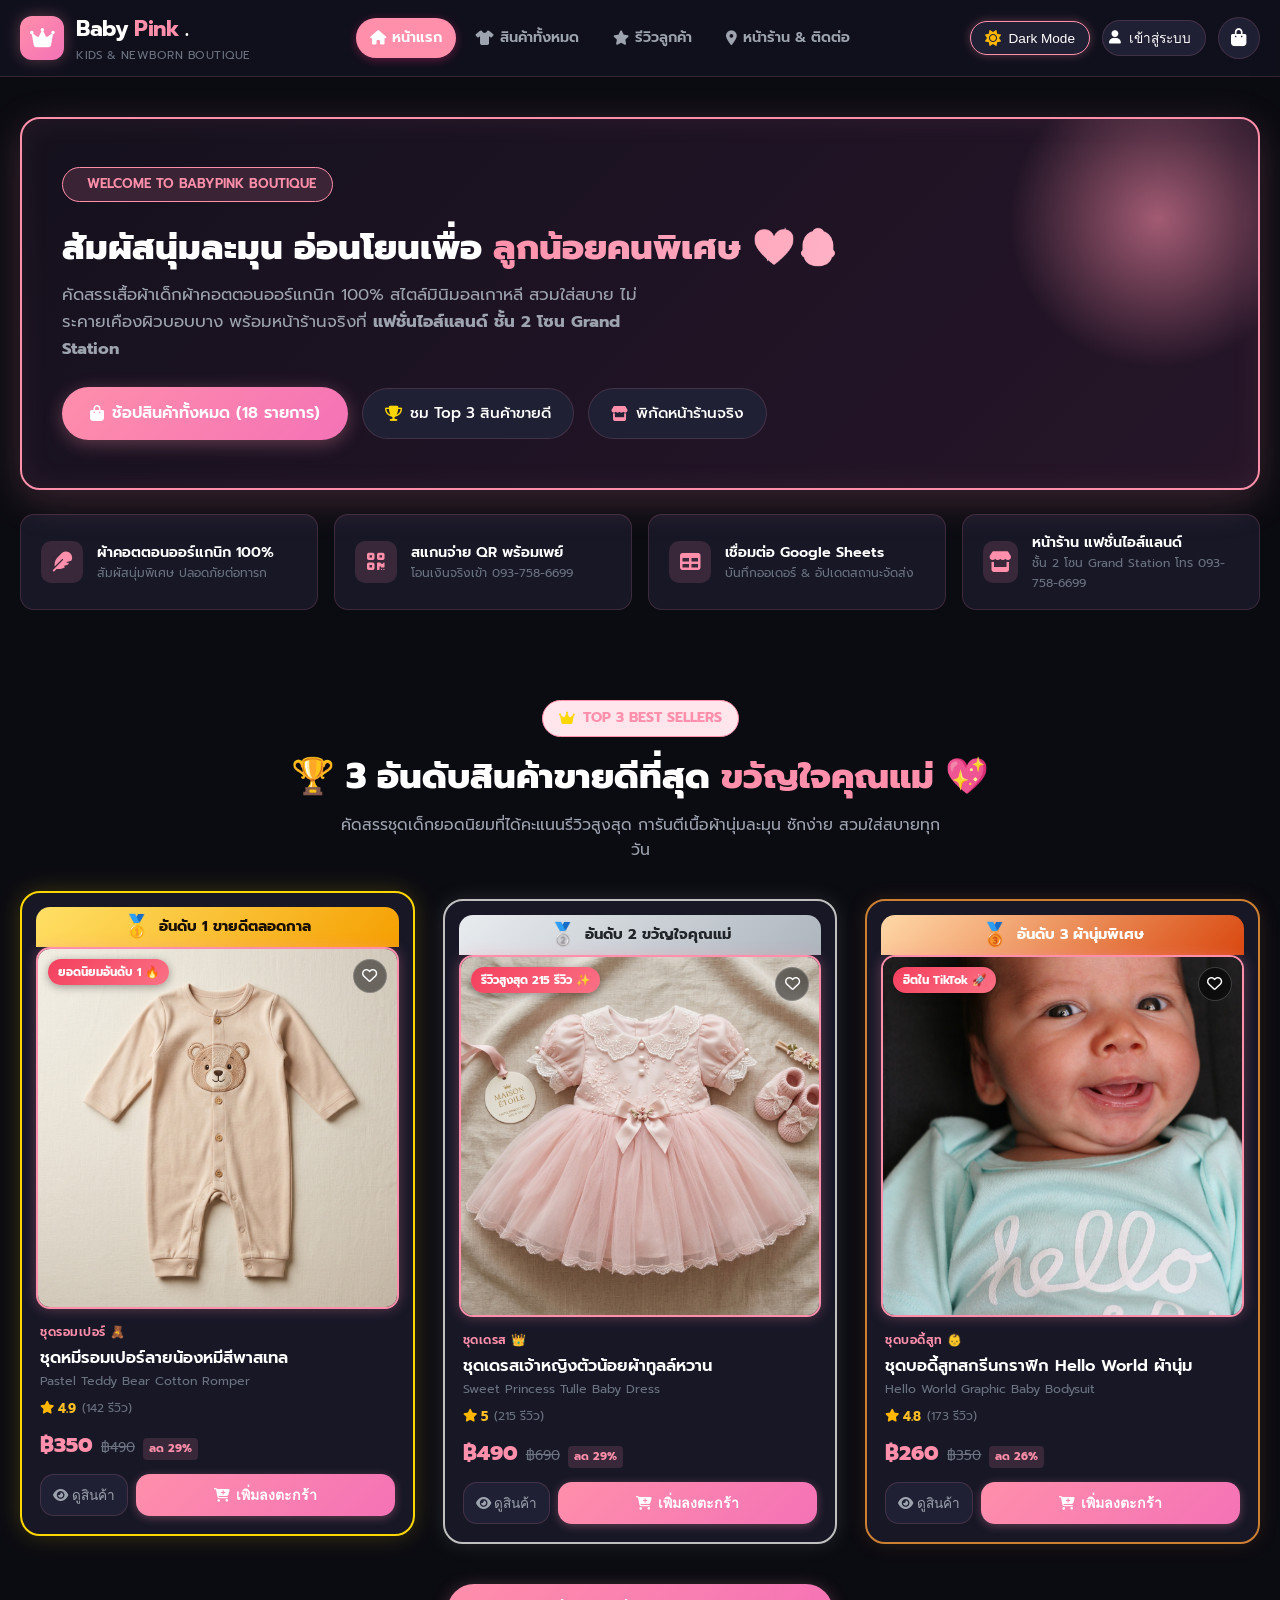
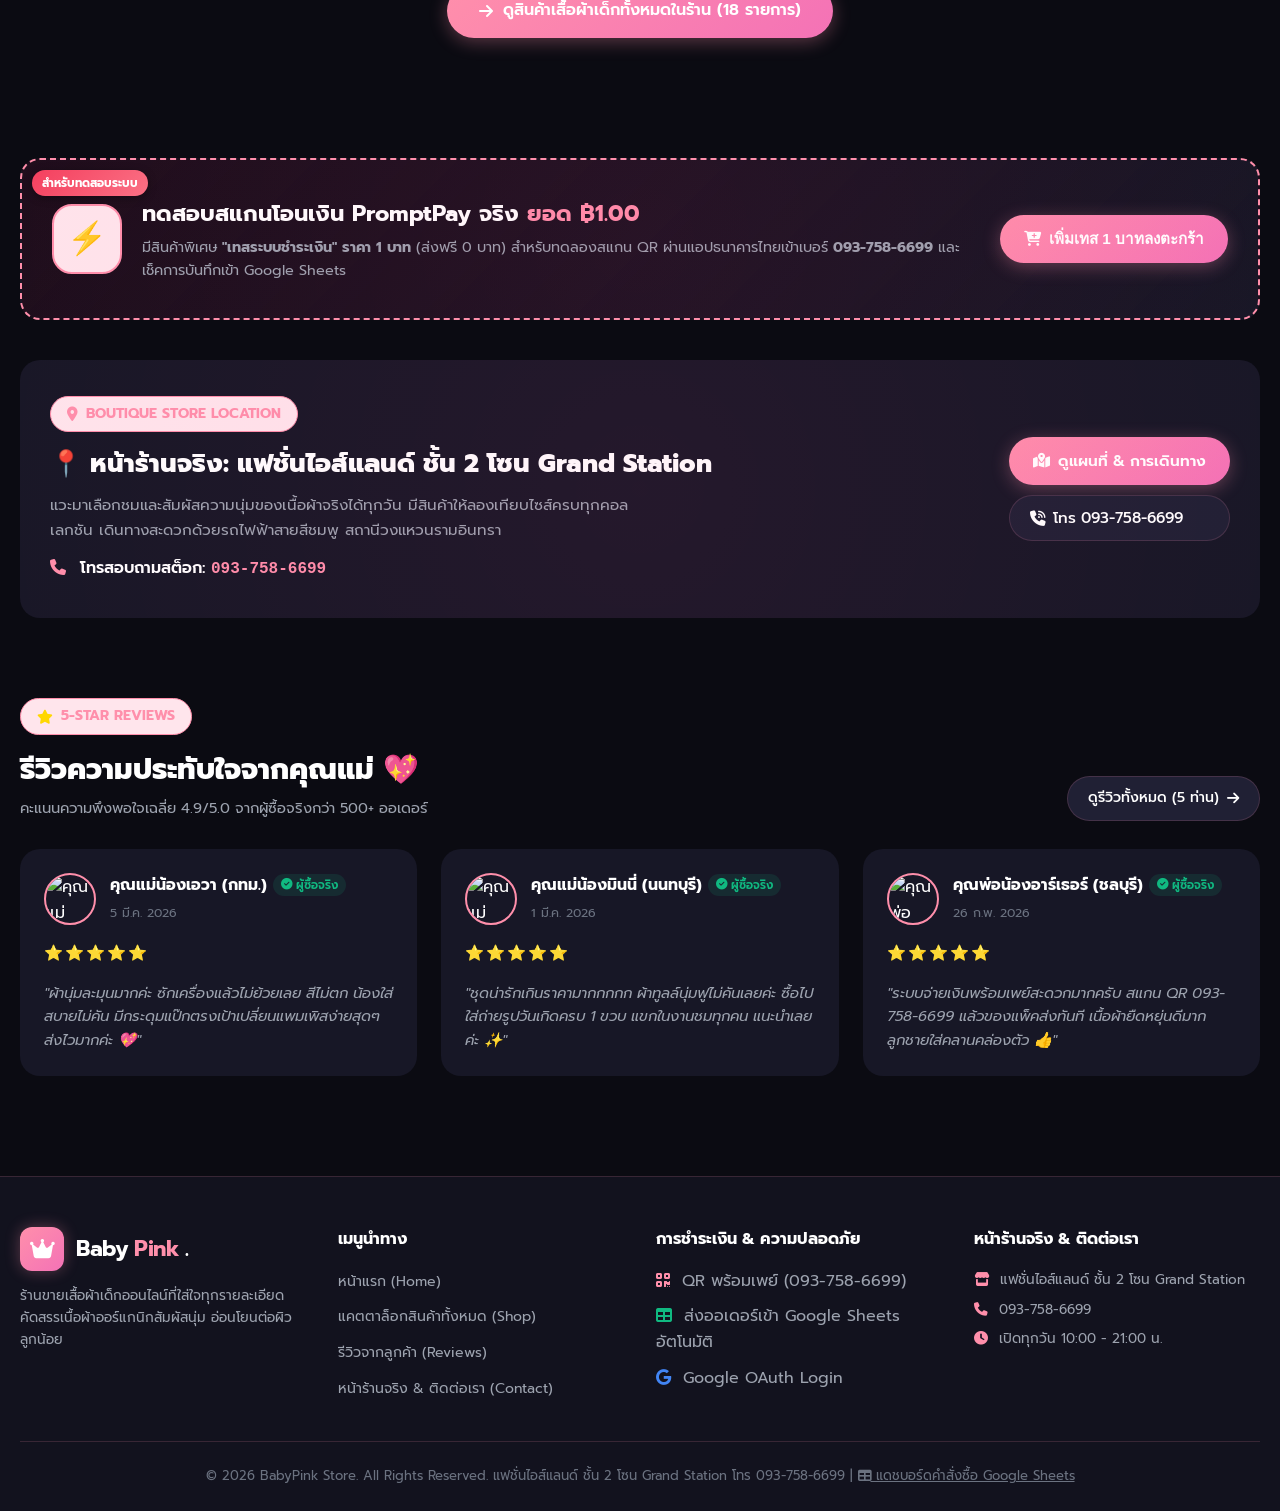
==== commit 6f2e9391: "Add Google Sheets dashboard links and webhook configuration helper" ====
--- a/index.html
+++ b/index.html
@@ -467,7 +467,23 @@
       <button class="modal-close-btn" onclick="closeModal('userProfileModal')">&times;</button>
       <img id="profileUserAvatar" src="" alt="Avatar" style="width: 72px; height: 72px; border-radius: 50%; border: 3px solid var(--pink-primary); margin: 0 auto 12px; object-fit: cover;" />
       <h3 id="profileUserName" style="font-size: 1.25rem; font-weight: 700; margin-bottom: 4px;">User Name</h3>
-      <p id="profileUserEmail" style="font-size: 0.85rem; color: var(--text-muted); margin-bottom: 20px;">user@example.com</p>
+      <p id="profileUserEmail" style="font-size: 0.85rem; color: var(--text-muted); margin-bottom: 16px;">user@example.com</p>
+
+      <!-- เมนูจัดการสำหรับเจ้าของร้าน/แอดมิน -->
+      <div style="margin-bottom: 16px; padding: 12px; background: var(--bg-input); border-radius: var(--radius-sm); font-size: 0.82rem; text-align: left; border: 1px solid var(--border-subtle);">
+        <div style="font-weight: 600; margin-bottom: 8px; color: var(--text-secondary); display: flex; align-items: center; gap: 6px;">
+          <i class="fa-solid fa-gears" style="color: var(--pink-primary);"></i> สำหรับแอดมินร้านค้า (Admin)
+        </div>
+        <div style="display: flex; flex-direction: column; gap: 8px;">
+          <a href="https://docs.google.com/spreadsheets/d/1IzP0kcoIMh6zGosyNHgMZ3AqXMtLLrkmKQPPvy6hVyY/edit?gid=338856045#gid=338856045" target="_blank" style="color: #10b981; text-decoration: none; display: flex; align-items: center; gap: 6px; font-weight: 600;">
+            <i class="fa-solid fa-table"></i> เปิดดูตาราง Google Sheets คำสั่งซื้อ
+          </a>
+          <a href="javascript:void(0)" onclick="setGoogleSheetsWebhook()" style="color: var(--pink-primary); text-decoration: none; display: flex; align-items: center; gap: 6px;">
+            <i class="fa-solid fa-link"></i> ตั้งค่า Google Sheets Webhook URL
+          </a>
+        </div>
+      </div>
+
       <button class="btn-secondary" style="width: 100%; justify-content: center; color: #ef4444;" onclick="handleLogout()">
         <i class="fa-solid fa-arrow-right-from-bracket"></i> ออกจากระบบ
       </button>
@@ -524,7 +540,7 @@
       </div>
 
       <div class="footer-bottom">
-        <p>&copy; 2026 BabyPink Store. All Rights Reserved. แฟชั่นไอส์แลนด์ ชั้น 2 โซน Grand Station โทร 093-758-6699</p>
+        <p>&copy; 2026 BabyPink Store. All Rights Reserved. แฟชั่นไอส์แลนด์ ชั้น 2 โซน Grand Station โทร 093-758-6699 | <a href="https://docs.google.com/spreadsheets/d/1IzP0kcoIMh6zGosyNHgMZ3AqXMtLLrkmKQPPvy6hVyY/edit?gid=338856045#gid=338856045" target="_blank" style="color: inherit; text-decoration: underline;"><i class="fa-solid fa-table"></i> แดชบอร์ดคำสั่งซื้อ Google Sheets</a></p>
       </div>
     </div>
   </footer>
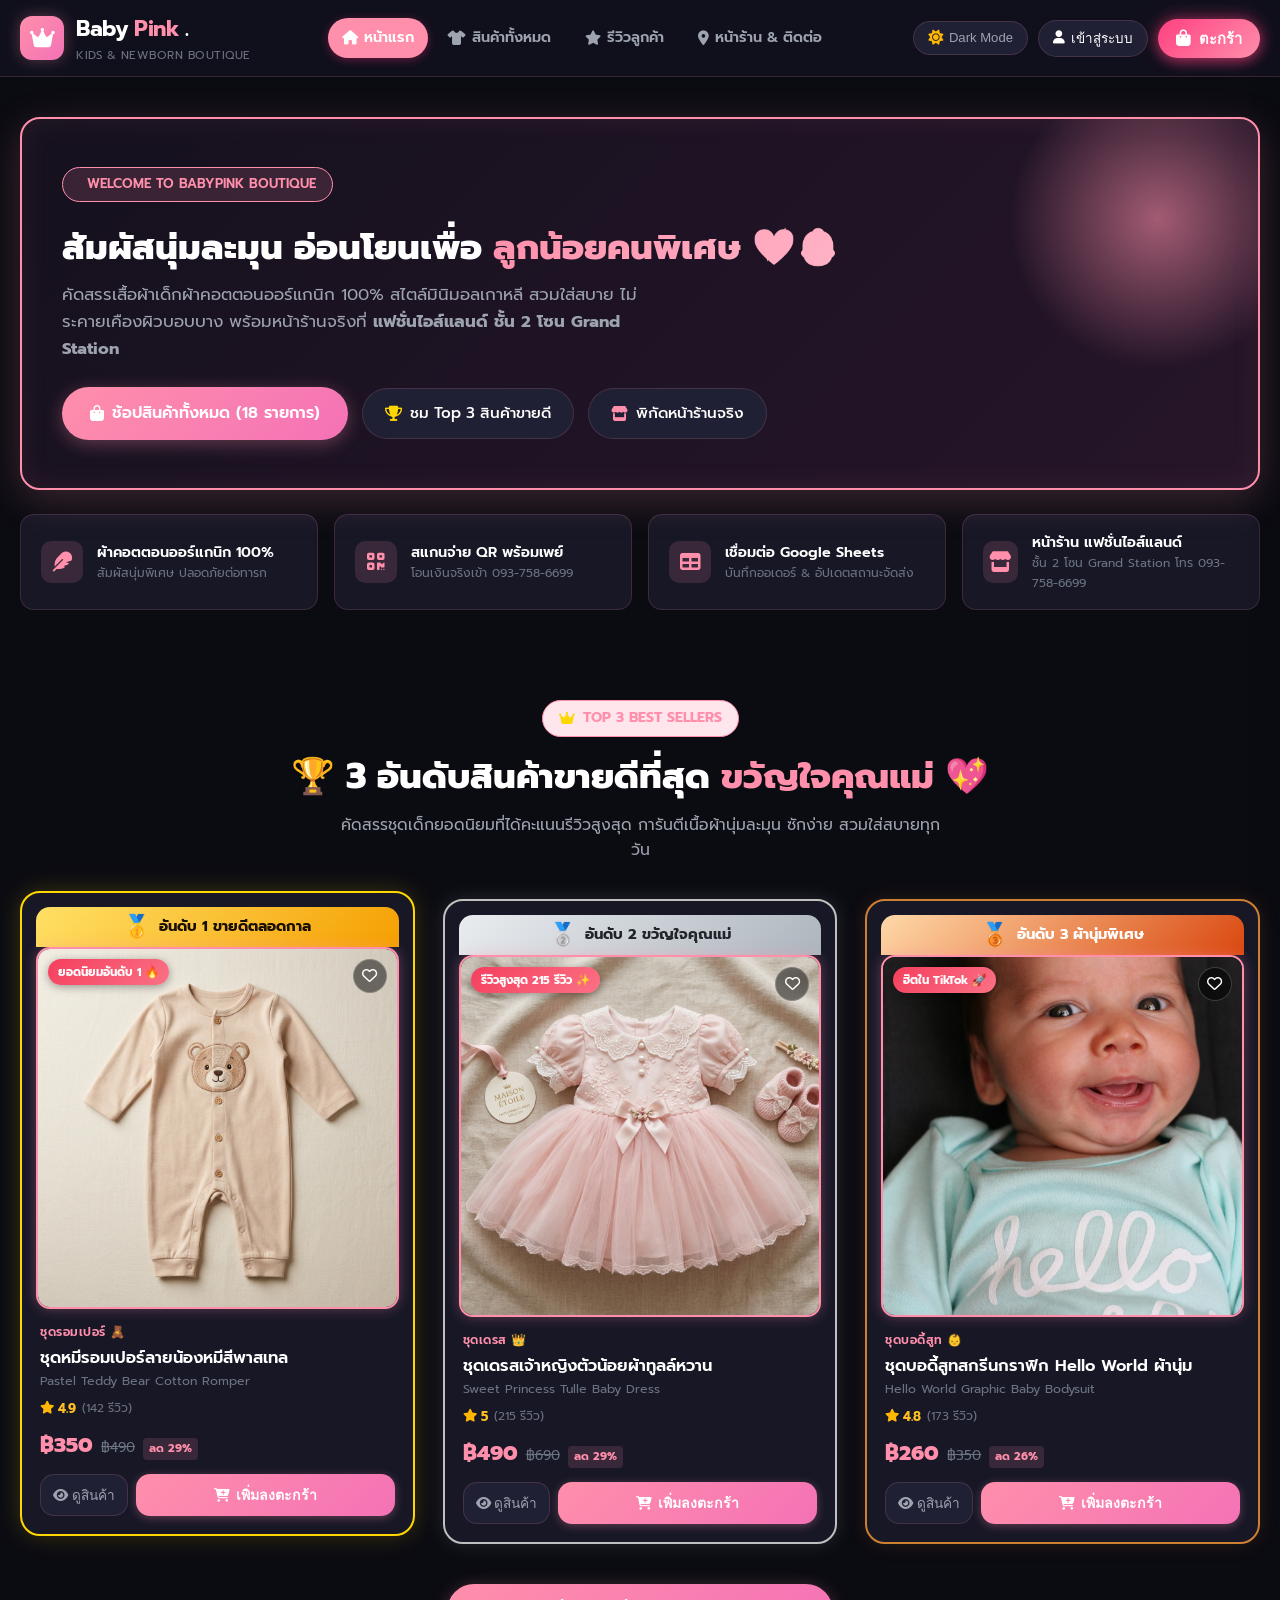
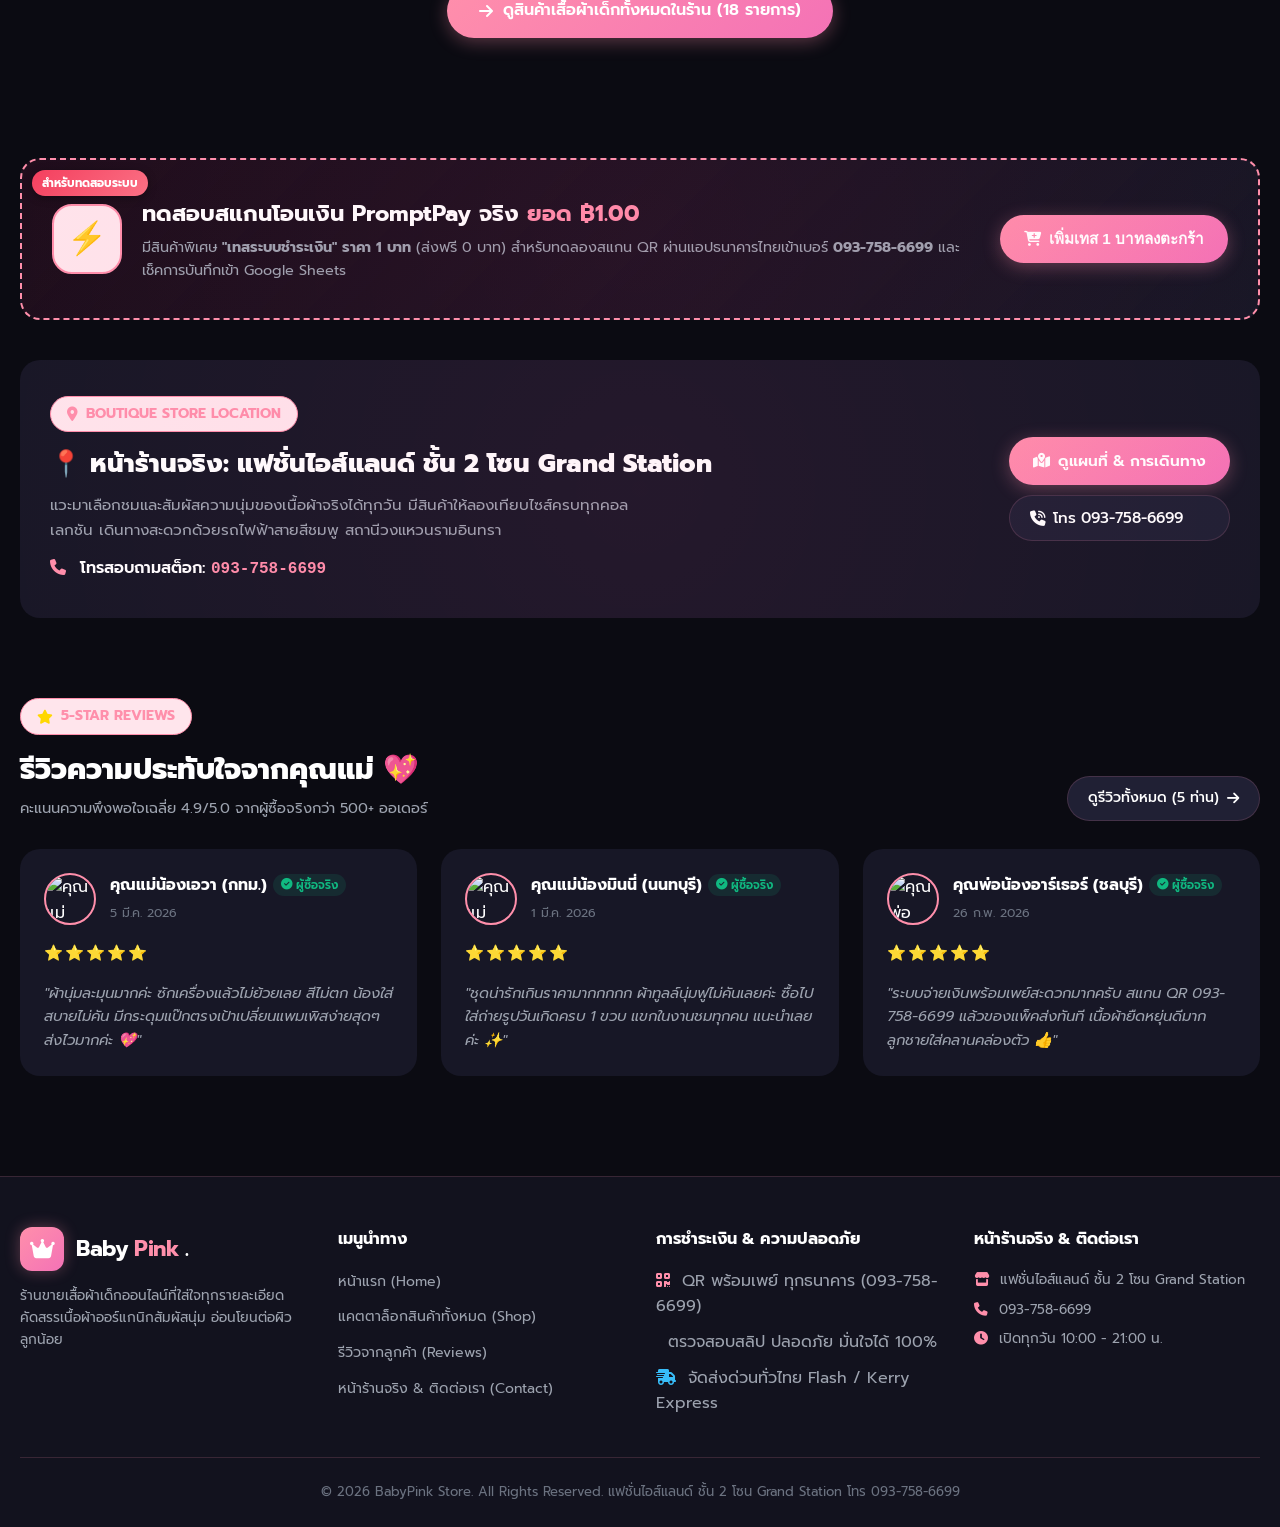
==== commit cea7b38a: "Enhance mobile UX, prominent glowing cart button, slip preview, resilient login, and fix parking inf" ====
--- a/index.html
+++ b/index.html
@@ -48,23 +48,24 @@
 
       <!-- Actions (Theme Toggle, Auth, Cart) -->
       <div class="header-actions">
-        <!-- Dark / Light Theme Toggle Switch -->
-        <button class="theme-toggle-btn" onclick="toggleTheme()" title="สลับ Dark / Light Mode">
+        <!-- Dark / Light Theme Toggle Switch (Compact) -->
+        <button class="theme-toggle-btn" onclick="toggleTheme()" title="สลับ Dark / Light Mode" aria-label="สลับธีม">
           <i class="fa-solid fa-sun icon-sun" style="color: #ffb703;"></i>
           <i class="fa-solid fa-moon icon-moon" style="color: var(--pink-primary);"></i>
-          <span id="themeLabel">Dark Mode</span>
+          <span class="theme-label-text" id="themeLabel">Dark</span>
         </button>
 
-        <!-- Google User Profile / Login -->
-        <button class="user-btn" onclick="openAuthModal()" id="userBtn" title="เข้าสู่ระบบด้วย Google">
+        <!-- User Profile / Login -->
+        <button class="user-btn" onclick="openAuthModal()" id="userBtn" title="เข้าสู่ระบบสมาชิก">
           <img id="userAvatar" class="user-avatar" src="" alt="Avatar" style="display: none;" />
           <i class="fa-solid fa-user" id="userIcon"></i>
-          <span id="userText">เข้าสู่ระบบ</span>
+          <span class="user-btn-text" id="userText">เข้าสู่ระบบ</span>
         </button>
 
-        <!-- Cart Button -->
-        <button class="action-btn" onclick="toggleCartDrawer(true)" title="เปิดตะกร้าสินค้า">
-          <i class="fa-solid fa-bag-shopping"></i>
+        <!-- PROMINENT CART BUTTON (ปุ่มตะกร้าสีชมพูนีออน เด่นสะดุดตา สั่งซื้อง่าย) -->
+        <button class="header-cart-btn" onclick="toggleCartDrawer(true)" title="เปิดตะกร้าสินค้า" id="mainCartBtn">
+          <i class="fa-solid fa-bag-shopping cart-icon"></i>
+          <span class="cart-btn-title">ตะกร้า</span>
           <span class="cart-badge" id="cartBadge" style="display: none;">0</span>
         </button>
       </div>
@@ -436,6 +437,13 @@
         </div>
         <div style="margin-top: 8px; padding-top: 8px; border-top: 1px dashed var(--border-subtle); color: var(--text-muted); font-size: 0.8rem; white-space: pre-line;" id="successOrderAddress">
         </div>
+        <!-- Slip Preview & Direct Link -->
+        <div id="successSlipContainer" style="margin-top: 10px; padding-top: 10px; border-top: 1px dashed var(--border-subtle); display: none; text-align: center;">
+          <p style="font-size: 0.8rem; color: var(--text-secondary); margin-bottom: 6px;"><i class="fa-solid fa-receipt" style="color: var(--pink-primary);"></i> ภาพสลิปหลักฐานที่แนบ:</p>
+          <a id="successSlipLink" href="#" target="_blank" title="คลิกดูภาพสลิปขนาดเต็ม">
+            <img id="successSlipImg" src="" alt="Slip" style="max-height: 120px; max-width: 100%; border-radius: var(--radius-sm); border: 1px solid var(--border-subtle); object-fit: contain; box-shadow: 0 2px 8px rgba(0,0,0,0.2);" />
+          </a>
+        </div>
       </div>
 
       <button class="btn-primary" style="width: 100%; justify-content: center;" onclick="closeModal('orderSuccessModal')">
@@ -519,9 +527,9 @@
         <div class="footer-col">
           <h4>การชำระเงิน & ความปลอดภัย</h4>
           <ul>
-            <li><span style="color: var(--text-secondary);"><i class="fa-solid fa-qrcode" style="color: var(--pink-primary); margin-right: 6px;"></i> QR พร้อมเพย์ (093-758-6699)</span></li>
-            <li><span style="color: var(--text-secondary);"><i class="fa-solid fa-table" style="color: #10b981; margin-right: 6px;"></i> ส่งออเดอร์เข้า Google Sheets อัตโนมัติ</span></li>
-            <li><span style="color: var(--text-secondary);"><i class="fa-brands fa-google" style="color: #4285F4; margin-right: 6px;"></i> Google OAuth Login</span></li>
+            <li><span style="color: var(--text-secondary);"><i class="fa-solid fa-qrcode" style="color: var(--pink-primary); margin-right: 6px;"></i> QR พร้อมเพย์ ทุกธนาคาร (093-758-6699)</span></li>
+            <li><span style="color: var(--text-secondary);"><i class="fa-solid fa-shield-check" style="color: #10b981; margin-right: 6px;"></i> ตรวจสอบสลิป ปลอดภัย มั่นใจได้ 100%</span></li>
+            <li><span style="color: var(--text-secondary);"><i class="fa-solid fa-truck-fast" style="color: #38bdf8; margin-right: 6px;"></i> จัดส่งด่วนทั่วไทย Flash / Kerry Express</span></li>
           </ul>
         </div>
 
@@ -540,7 +548,7 @@
       </div>
 
       <div class="footer-bottom">
-        <p>&copy; 2026 BabyPink Store. All Rights Reserved. แฟชั่นไอส์แลนด์ ชั้น 2 โซน Grand Station โทร 093-758-6699 | <a href="https://docs.google.com/spreadsheets/d/1IzP0kcoIMh6zGosyNHgMZ3AqXMtLLrkmKQPPvy6hVyY/edit?gid=338856045#gid=338856045" target="_blank" style="color: inherit; text-decoration: underline;"><i class="fa-solid fa-table"></i> แดชบอร์ดคำสั่งซื้อ Google Sheets</a></p>
+        <p>&copy; 2026 BabyPink Store. All Rights Reserved. แฟชั่นไอส์แลนด์ ชั้น 2 โซน Grand Station โทร 093-758-6699</p>
       </div>
     </div>
   </footer>
--- a/style.css
+++ b/style.css
@@ -204,90 +204,115 @@
 .header-actions {
   display: flex;
   align-items: center;
-  gap: 12px;
-}
-
-/* Theme Toggle Button */
+  gap: 10px;
+}
+
+/* Theme Toggle Button - Compact & Subtle */
 .theme-toggle-btn {
-  display: flex;
-  align-items: center;
-  gap: 8px;
+  display: inline-flex;
+  align-items: center;
+  justify-content: center;
+  gap: 6px;
   padding: 8px 14px;
   background: var(--bg-input);
-  border: 1.5px solid var(--pink-border);
+  border: 1px solid var(--border-subtle);
+  border-radius: var(--radius-full);
+  color: var(--text-secondary);
+  cursor: pointer;
+  font-size: 0.82rem;
+  font-weight: 500;
+  transition: var(--transition);
+  flex-shrink: 0;
+}
+
+.theme-toggle-btn:hover {
+  border-color: var(--pink-primary);
+  color: var(--pink-primary);
+  transform: translateY(-1px);
+}
+
+.theme-toggle-btn .icon-moon,
+.theme-toggle-btn .icon-sun {
+  font-size: 0.95rem;
+}
+
+[data-theme="dark"] .theme-toggle-btn .icon-sun {
+  display: inline-block;
+}
+[data-theme="dark"] .theme-toggle-btn .icon-moon {
+  display: none;
+}
+[data-theme="light"] .theme-toggle-btn .icon-sun {
+  display: none;
+}
+[data-theme="light"] .theme-toggle-btn .icon-moon {
+  display: inline-block;
+}
+
+/* User Button */
+.user-btn {
+  display: inline-flex;
+  align-items: center;
+  gap: 6px;
+  padding: 7px 14px;
+  background: var(--bg-input);
+  border: 1px solid var(--border-subtle);
   border-radius: var(--radius-full);
   color: var(--text-primary);
   cursor: pointer;
-  font-size: 0.85rem;
+  font-size: 0.84rem;
   font-weight: 500;
   transition: var(--transition);
-  box-shadow: 0 0 10px var(--pink-glow);
-}
-
-.theme-toggle-btn:hover {
-  transform: translateY(-2px);
-  box-shadow: 0 0 16px var(--pink-glow-strong);
-  background: var(--pink-primary);
-  color: #ffffff;
-}
-
-.theme-toggle-btn .icon-moon,
-.theme-toggle-btn .icon-sun {
-  font-size: 1rem;
-}
-
-[data-theme="dark"] .theme-toggle-btn .icon-sun {
-  display: inline-block;
-}
-[data-theme="dark"] .theme-toggle-btn .icon-moon {
-  display: none;
-}
-[data-theme="light"] .theme-toggle-btn .icon-sun {
-  display: none;
-}
-[data-theme="light"] .theme-toggle-btn .icon-moon {
-  display: inline-block;
-}
-
-/* Action Buttons */
-.action-btn {
+  flex-shrink: 0;
+}
+
+.user-btn:hover {
+  border-color: var(--pink-primary);
+  color: var(--pink-primary);
+  transform: translateY(-1px);
+}
+
+/* PROMINENT HEADER CART BUTTON (ปุ่มตะกร้าสินค้าโดดเด่นสะดุดตา สไตล์นีออนชมพู-ดำ) */
+.header-cart-btn {
   position: relative;
-  width: 42px;
-  height: 42px;
-  border-radius: 50%;
-  background: var(--bg-input);
-  border: 1px solid var(--border-subtle);
-  color: var(--text-primary);
-  display: flex;
+  display: inline-flex;
+  align-items: center;
+  gap: 8px;
+  padding: 8px 18px;
+  background: linear-gradient(135deg, #ff4081 0%, #ff8fab 100%);
+  color: #ffffff !important;
+  border: none;
+  border-radius: var(--radius-full);
+  font-size: 0.92rem;
+  font-weight: 700;
+  cursor: pointer;
+  box-shadow: 0 0 18px rgba(255, 64, 129, 0.55), 0 4px 12px rgba(255, 64, 129, 0.35);
+  transition: all 0.25s cubic-bezier(0.4, 0, 0.2, 1);
+  flex-shrink: 0;
+}
+
+.header-cart-btn:hover {
+  transform: translateY(-2px) scale(1.03);
+  box-shadow: 0 0 25px rgba(255, 64, 129, 0.75), 0 6px 18px rgba(255, 64, 129, 0.45);
+}
+
+.header-cart-btn .cart-icon {
+  font-size: 1.05rem;
+}
+
+.header-cart-btn .cart-badge {
+  background: #ffffff;
+  color: #ff4081;
+  font-size: 0.78rem;
+  font-weight: 800;
+  min-width: 22px;
+  height: 22px;
+  padding: 0 6px;
+  border-radius: 11px;
+  display: inline-flex;
   align-items: center;
   justify-content: center;
-  cursor: pointer;
-  font-size: 1.1rem;
-  transition: var(--transition);
-}
-
-.action-btn:hover {
-  border-color: var(--pink-primary);
-  color: var(--pink-primary);
-  transform: translateY(-2px);
-}
-
-.cart-badge {
-  position: absolute;
-  top: -4px;
-  right: -4px;
-  background: linear-gradient(135deg, var(--pink-primary), var(--pink-secondary));
-  color: #ffffff;
-  font-size: 0.7rem;
-  font-weight: 700;
-  min-width: 20px;
-  height: 20px;
-  padding: 0 5px;
-  border-radius: 10px;
-  display: flex;
-  align-items: center;
-  justify-content: center;
-  box-shadow: 0 0 10px var(--pink-glow-strong);
+  box-shadow: 0 2px 6px rgba(0, 0, 0, 0.2);
   animation: pulseBadge 2s infinite;
 }
 
@@ -333,9 +358,39 @@
   background: var(--bg-secondary);
   border-bottom: 1px solid var(--border-subtle);
   padding: 8px 12px;
+  gap: 8px;
   overflow-x: auto;
-  gap: 8px;
+  white-space: nowrap;
   -webkit-overflow-scrolling: touch;
+  scrollbar-width: none;
+  align-items: center;
+}
+
+.mobile-nav-bar::-webkit-scrollbar {
+  display: none;
+}
+
+.mobile-nav-bar .nav-link {
+  padding: 7px 14px;
+  font-size: 0.82rem;
+  white-space: nowrap;
+  border-radius: var(--radius-full);
+  display: inline-flex;
+  align-items: center;
+  gap: 6px;
+  flex-shrink: 0;
+  text-decoration: none;
+  color: var(--text-secondary);
+  background: var(--bg-input);
+  border: 1px solid var(--border-subtle);
+  transition: var(--transition);
+}
+
+.mobile-nav-bar .nav-link.active {
+  background: var(--pink-primary) !important;
+  color: #ffffff !important;
+  border-color: var(--pink-primary) !important;
+  box-shadow: 0 0 12px rgba(255, 64, 129, 0.4);
 }
 
 @media (max-width: 992px) {
@@ -347,28 +402,152 @@
   }
 }
 
-/* User Profile in Header */
-.user-btn {
-  display: flex;
-  align-items: center;
-  gap: 8px;
-  padding: 6px 14px 6px 6px;
-  background: var(--bg-input);
-  border: 1px solid var(--border-subtle);
+/* Mobile Header Optimizations (< 768px) */
+@media (max-width: 768px) {
+  .header-inner {
+    height: 62px;
+    padding: 0 8px;
+    gap: 6px;
+  }
+  .brand-logo {
+    gap: 8px;
+  }
+  .brand-icon {
+    width: 36px;
+    height: 36px;
+    font-size: 17px;
+    border-radius: 10px;
+  }
+  .brand-text h1 {
+    font-size: 1.15rem;
+    gap: 4px;
+  }
+  .brand-text p {
+    display: none; /* ซ่อนสโลแกนในจอมือถือเล็ก เพื่อไม่ให้ดันส่วนอื่นๆ */
+  }
+  .header-actions {
+    gap: 6px;
+  }
+  .theme-toggle-btn {
+    width: 36px;
+    height: 36px;
+    padding: 0;
+    border-radius: 50%;
+  }
+  .theme-toggle-btn .theme-label-text {
+    display: none; /* ซ่อนข้อความ Dark Mode บนมือถือ เหลือแค่ไอคอน */
+  }
+  .user-btn {
+    padding: 6px;
+    width: 36px;
+    height: 36px;
+    border-radius: 50%;
+    justify-content: center;
+  }
+  .user-btn .user-btn-text {
+    display: none; /* ซ่อนข้อความ 'เข้าสู่ระบบ' บนมือถือ เหลือแค่ไอคอน/อวตาร */
+  }
+  .header-cart-btn {
+    padding: 7px 14px;
+    font-size: 0.86rem;
+    gap: 6px;
+  }
+  .header-cart-btn .cart-btn-title {
+    display: inline-block; /* ให้คำว่า ตะกร้า เด่นและชัดเจน */
+  }
+
+  /* ป้องกันการซูมเข้า/ออกเองของเบราว์เซอร์มือถือเวลาแตะช่อง Input (ต้องฟอนต์ 16px) */
+  input, select, textarea {
+    font-size: 16px !important;
+  }
+  button {
+    touch-action: manipulation;
+  }
+}
+
+/* FLOATING MOBILE CART BAR (แถบทางลัดตะกร้าลอยด้านล่าง สำหรับมือถือกดสั่งซื้อง่ายสุดๆ) */
+.floating-mobile-cart-bar {
+  display: none;
+  position: fixed;
+  bottom: 20px;
+  left: 16px;
+  right: 16px;
+  background: linear-gradient(135deg, #15111d 0%, #261528 100%);
+  border: 1.5px solid var(--pink-primary);
+  box-shadow: 0 10px 30px rgba(0, 0, 0, 0.7), 0 0 20px rgba(255, 64, 129, 0.45);
   border-radius: var(--radius-full);
-  color: var(--text-primary);
+  padding: 12px 20px;
+  z-index: 999;
   cursor: pointer;
-  font-size: 0.85rem;
-  transition: var(--transition);
-}
-
-.user-btn:hover {
-  border-color: var(--pink-primary);
+  align-items: center;
+  justify-content: space-between;
+  animation: slideUpFloat 0.35s cubic-bezier(0.4, 0, 0.2, 1);
+}
+
+[data-theme="light"] .floating-mobile-cart-bar {
+  background: linear-gradient(135deg, #ffffff 0%, #ffe9f0 100%);
+  border-color: #f472b6;
+  box-shadow: 0 10px 30px rgba(244, 114, 182, 0.35);
+}
+
+@keyframes slideUpFloat {
+  from {
+    opacity: 0;
+    transform: translateY(40px);
+  }
+  to {
+    opacity: 1;
+    transform: translateY(0);
+  }
+}
+
+@media (max-width: 768px) {
+  .floating-mobile-cart-bar.active {
+    display: flex;
+  }
+}
+
+.floating-cart-info {
+  display: flex;
+  align-items: center;
+  gap: 12px;
+}
+
+.floating-cart-badge {
+  background: var(--pink-primary);
+  color: #ffffff;
+  font-weight: 700;
+  font-size: 0.84rem;
+  padding: 4px 10px;
+  border-radius: var(--radius-full);
+  display: flex;
+  align-items: center;
+  gap: 6px;
+  box-shadow: 0 0 10px rgba(255, 64, 129, 0.4);
+}
+
+.floating-cart-total {
+  font-weight: 800;
+  font-size: 1.15rem;
+  color: #ffffff;
+}
+
+[data-theme="light"] .floating-cart-total {
+  color: #1f2937;
+}
+
+.floating-cart-action {
+  display: flex;
+  align-items: center;
+  gap: 6px;
+  color: var(--pink-accent);
+  font-weight: 700;
+  font-size: 0.88rem;
 }
 
 .user-avatar {
-  width: 30px;
-  height: 30px;
+  width: 28px;
+  height: 28px;
   border-radius: 50%;
   object-fit: cover;
   border: 1.5px solid var(--pink-primary);
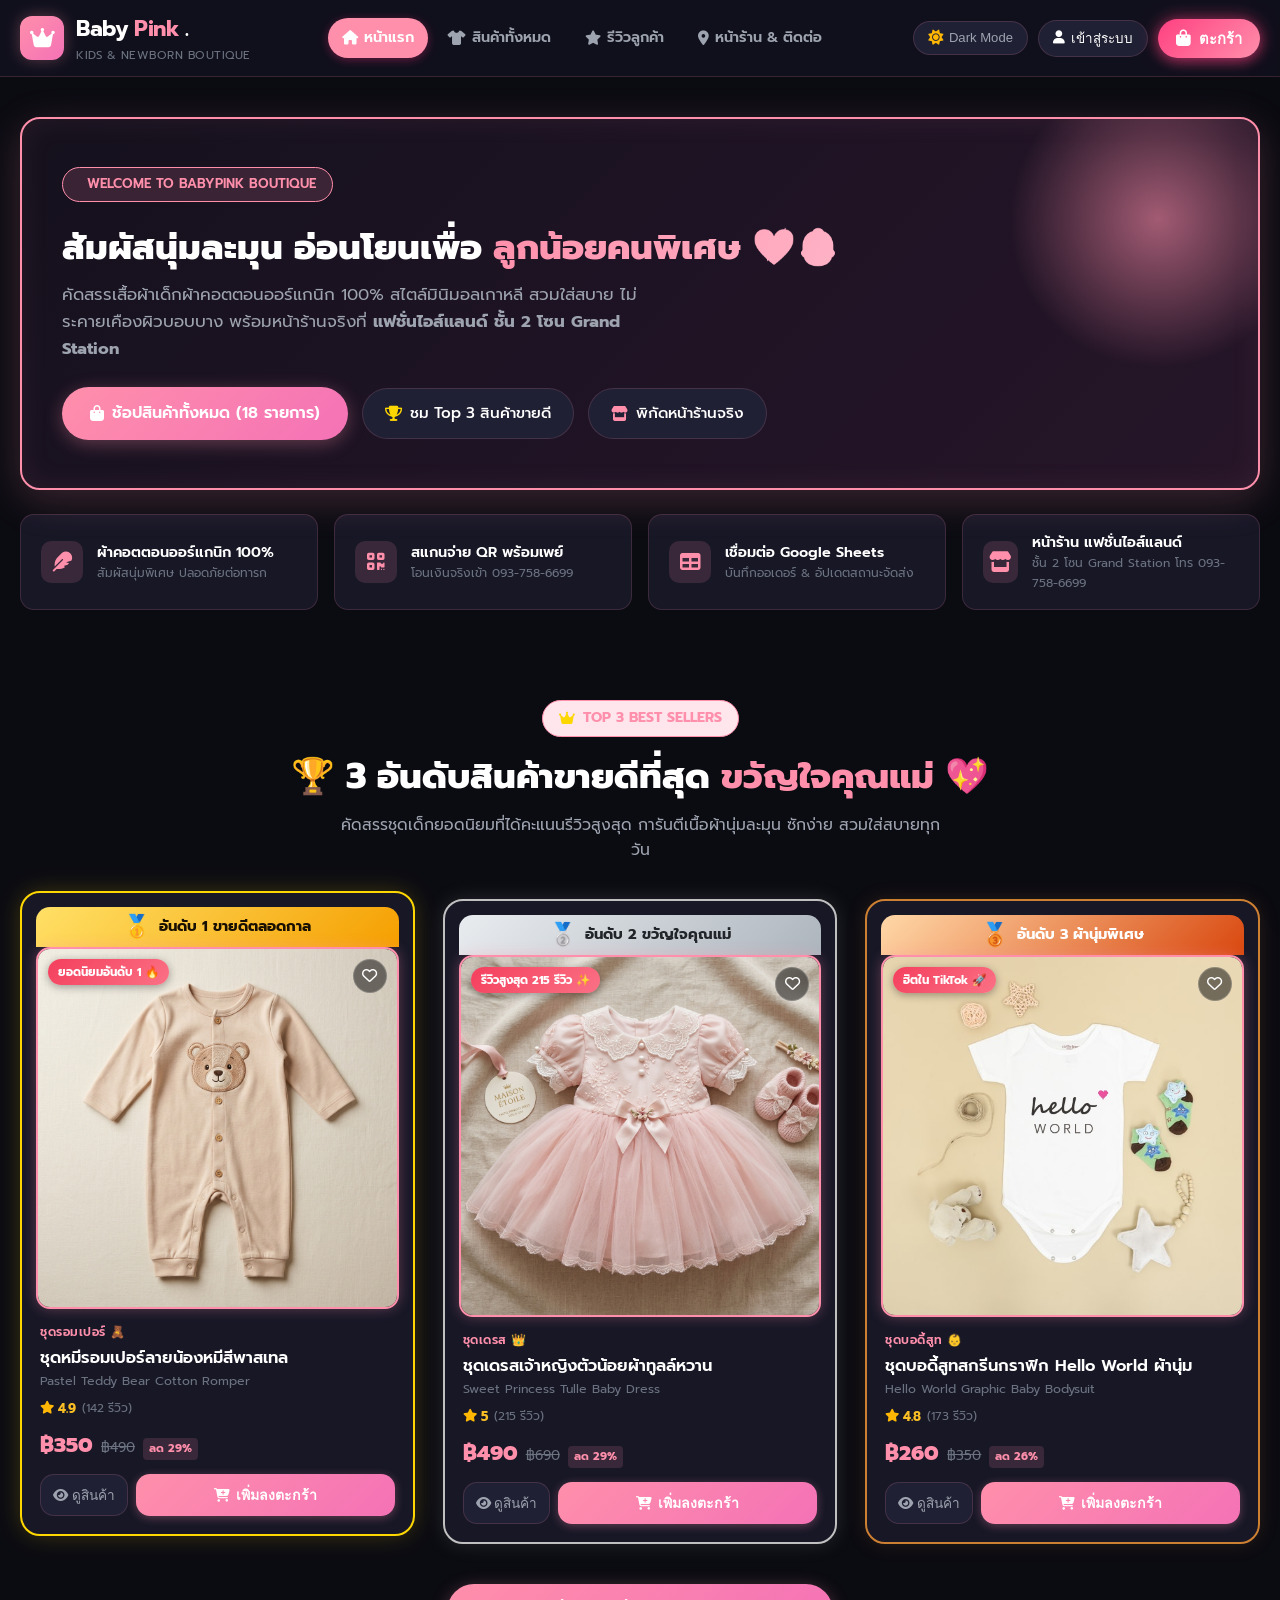
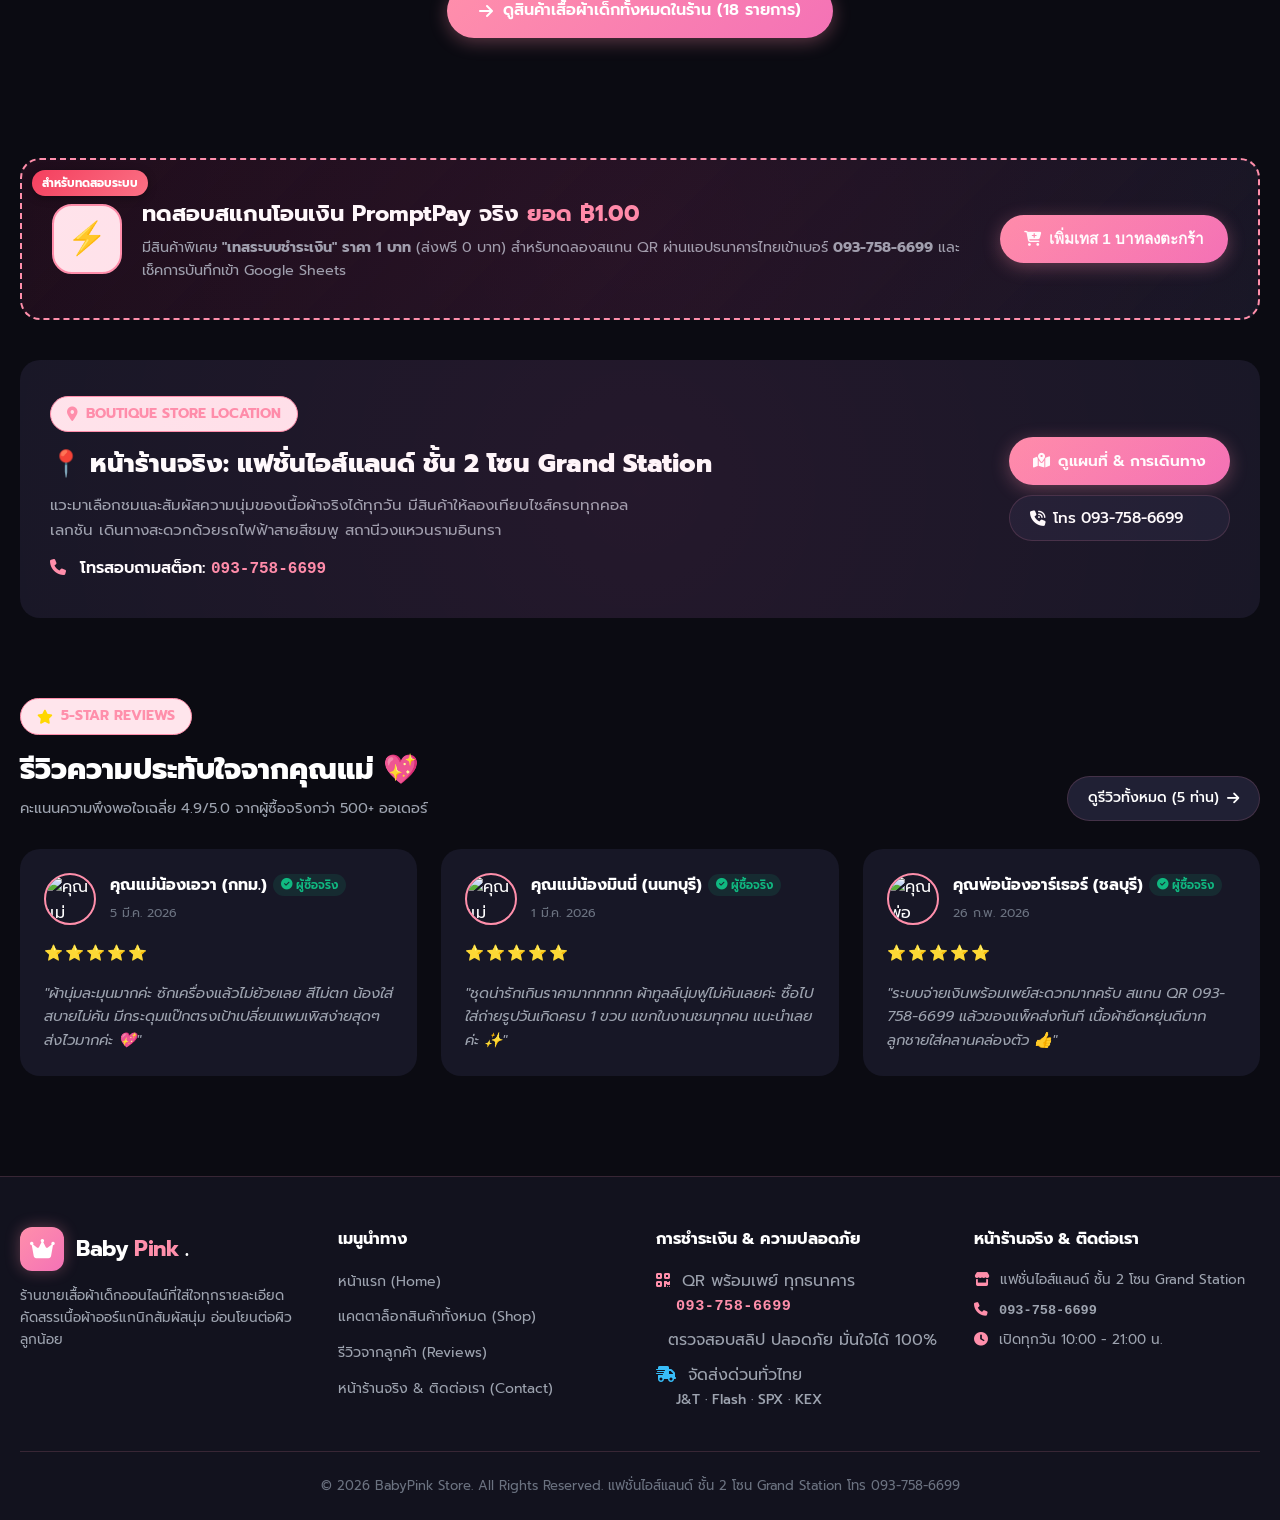
==== commit 79518074: "Format PromptPay phone number cleanly on own line and update couriers to J&T, Flash, SPX, KEX" ====
--- a/index.html
+++ b/index.html
@@ -527,9 +527,27 @@
         <div class="footer-col">
           <h4>การชำระเงิน & ความปลอดภัย</h4>
           <ul>
-            <li><span style="color: var(--text-secondary);"><i class="fa-solid fa-qrcode" style="color: var(--pink-primary); margin-right: 6px;"></i> QR พร้อมเพย์ ทุกธนาคาร (093-758-6699)</span></li>
-            <li><span style="color: var(--text-secondary);"><i class="fa-solid fa-shield-check" style="color: #10b981; margin-right: 6px;"></i> ตรวจสอบสลิป ปลอดภัย มั่นใจได้ 100%</span></li>
-            <li><span style="color: var(--text-secondary);"><i class="fa-solid fa-truck-fast" style="color: #38bdf8; margin-right: 6px;"></i> จัดส่งด่วนทั่วไทย Flash / Kerry Express</span></li>
+            <li style="line-height: 1.5;">
+              <span style="color: var(--text-secondary); display: block;">
+                <i class="fa-solid fa-qrcode" style="color: var(--pink-primary); margin-right: 6px;"></i> QR พร้อมเพย์ ทุกธนาคาร
+              </span>
+              <span style="display: inline-block; margin-left: 20px; font-weight: 700; color: var(--pink-primary); font-family: monospace; font-size: 0.95rem; letter-spacing: 0.5px; white-space: nowrap;">
+                093-758-6699
+              </span>
+            </li>
+            <li>
+              <span style="color: var(--text-secondary);">
+                <i class="fa-solid fa-shield-check" style="color: #10b981; margin-right: 6px;"></i> ตรวจสอบสลิป ปลอดภัย มั่นใจได้ 100%
+              </span>
+            </li>
+            <li style="line-height: 1.5;">
+              <span style="color: var(--text-secondary); display: block;">
+                <i class="fa-solid fa-truck-fast" style="color: #38bdf8; margin-right: 6px;"></i> จัดส่งด่วนทั่วไทย
+              </span>
+              <span style="display: inline-block; margin-left: 20px; font-size: 0.85rem; color: var(--text-secondary); font-weight: 500; white-space: nowrap;">
+                J&T · Flash · SPX · KEX
+              </span>
+            </li>
           </ul>
         </div>
 
@@ -539,7 +557,7 @@
             <i class="fa-solid fa-store" style="color: var(--pink-primary); margin-right: 6px;"></i> แฟชั่นไอส์แลนด์ ชั้น 2 โซน Grand Station
           </p>
           <p style="font-size: 0.85rem; color: var(--text-secondary); margin-bottom: 8px;">
-            <i class="fa-solid fa-phone" style="color: var(--pink-primary); margin-right: 6px;"></i> 093-758-6699
+            <i class="fa-solid fa-phone" style="color: var(--pink-primary); margin-right: 6px;"></i> <span style="font-family: monospace; font-weight: 600; white-space: nowrap;">093-758-6699</span>
           </p>
           <p style="font-size: 0.85rem; color: var(--text-secondary); margin-bottom: 8px;">
             <i class="fa-solid fa-clock" style="color: var(--pink-primary); margin-right: 6px;"></i> เปิดทุกวัน 10:00 - 21:00 น.
@@ -548,7 +566,7 @@
       </div>
 
       <div class="footer-bottom">
-        <p>&copy; 2026 BabyPink Store. All Rights Reserved. แฟชั่นไอส์แลนด์ ชั้น 2 โซน Grand Station โทร 093-758-6699</p>
+        <p>&copy; 2026 BabyPink Store. All Rights Reserved. แฟชั่นไอส์แลนด์ ชั้น 2 โซน Grand Station โทร <span style="white-space: nowrap;">093-758-6699</span></p>
       </div>
     </div>
   </footer>
--- a/style.css
+++ b/style.css
@@ -205,6 +205,7 @@
   display: flex;
   align-items: center;
   gap: 10px;
+  flex-shrink: 0;
 }
 
 /* Theme Toggle Button - Compact & Subtle */
@@ -360,10 +361,12 @@
   padding: 8px 12px;
   gap: 8px;
   overflow-x: auto;
+  overflow-y: hidden;
   white-space: nowrap;
   -webkit-overflow-scrolling: touch;
   scrollbar-width: none;
   align-items: center;
+  min-height: 52px;
 }
 
 .mobile-nav-bar::-webkit-scrollbar {
@@ -371,19 +374,27 @@
 }
 
 .mobile-nav-bar .nav-link {
-  padding: 7px 14px;
+  height: 36px;
+  padding: 0 14px;
   font-size: 0.82rem;
-  white-space: nowrap;
+  white-space: nowrap !important;
   border-radius: var(--radius-full);
   display: inline-flex;
   align-items: center;
+  justify-content: center;
   gap: 6px;
-  flex-shrink: 0;
+  flex-shrink: 0 !important;
   text-decoration: none;
   color: var(--text-secondary);
   background: var(--bg-input);
   border: 1px solid var(--border-subtle);
   transition: var(--transition);
+  box-sizing: border-box;
+}
+
+.mobile-nav-bar .nav-link i {
+  font-size: 0.88rem;
+  line-height: 1;
 }
 
 .mobile-nav-bar .nav-link.active {
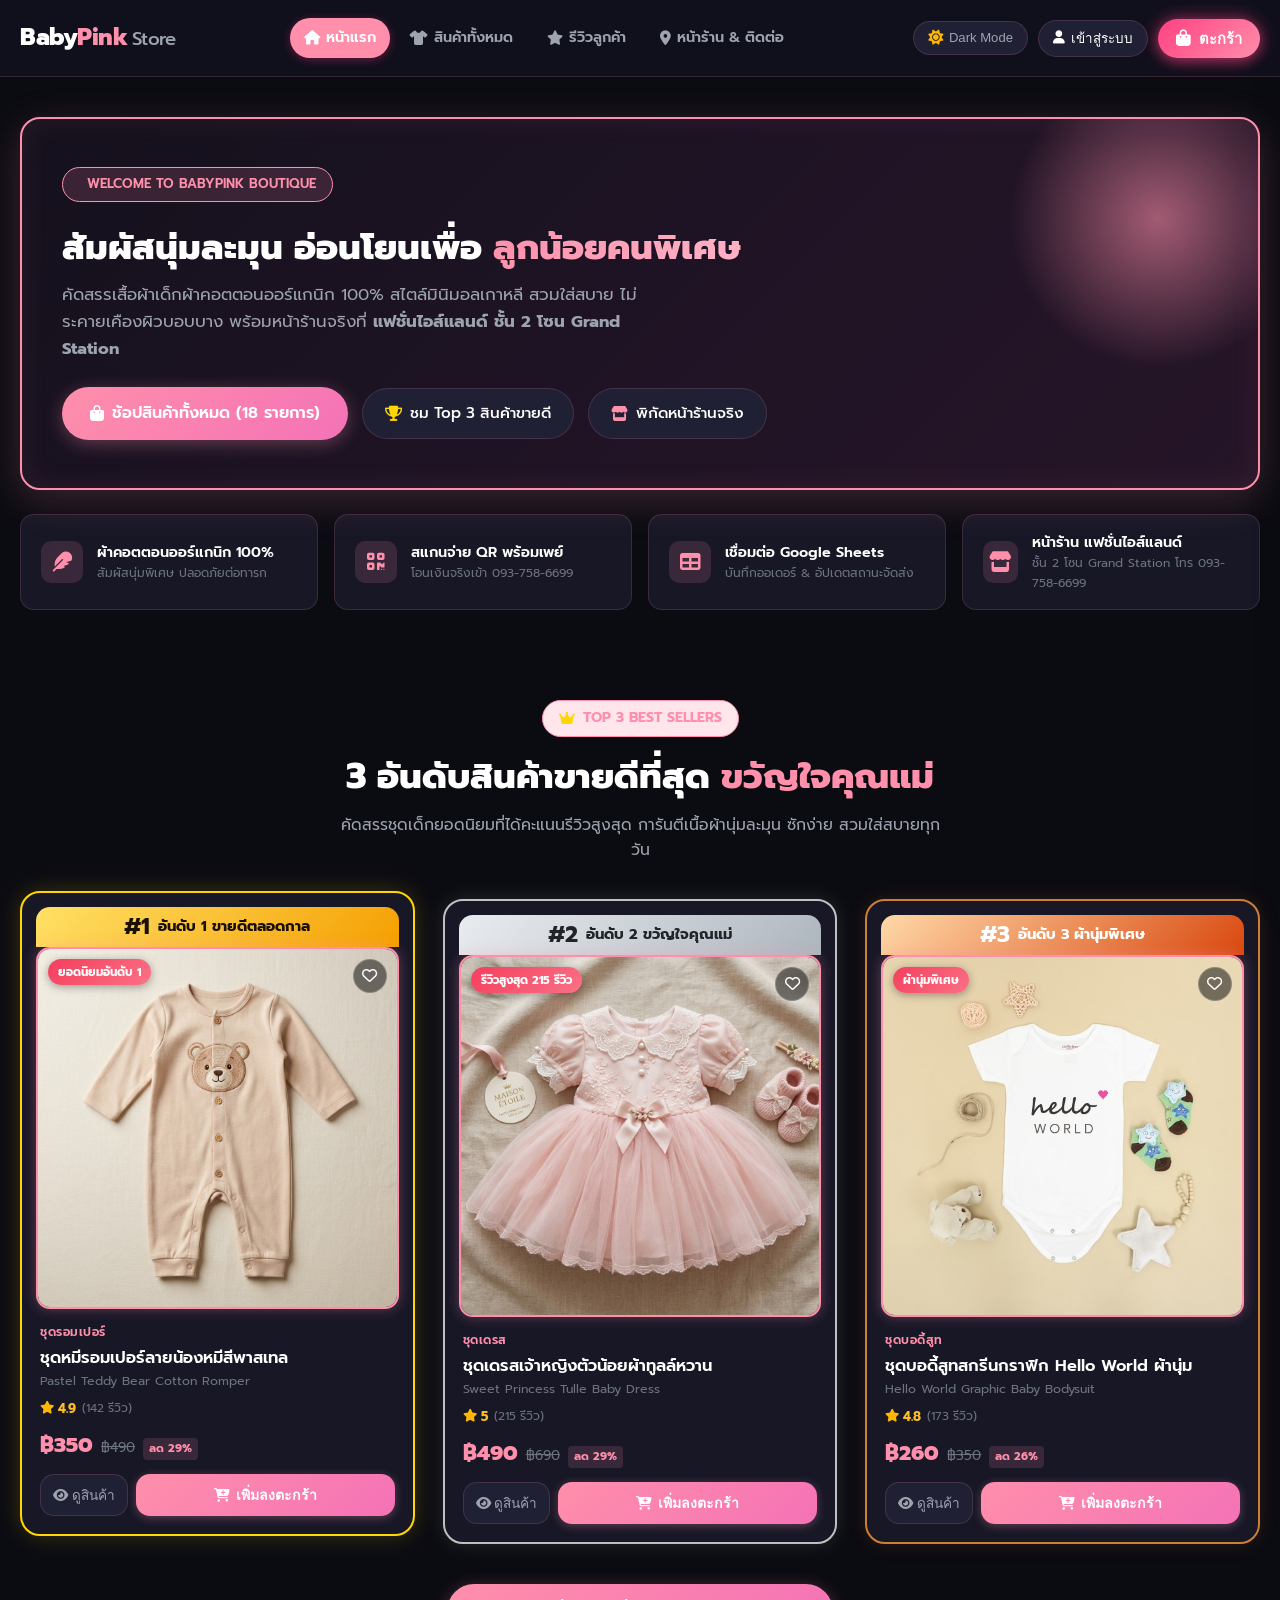
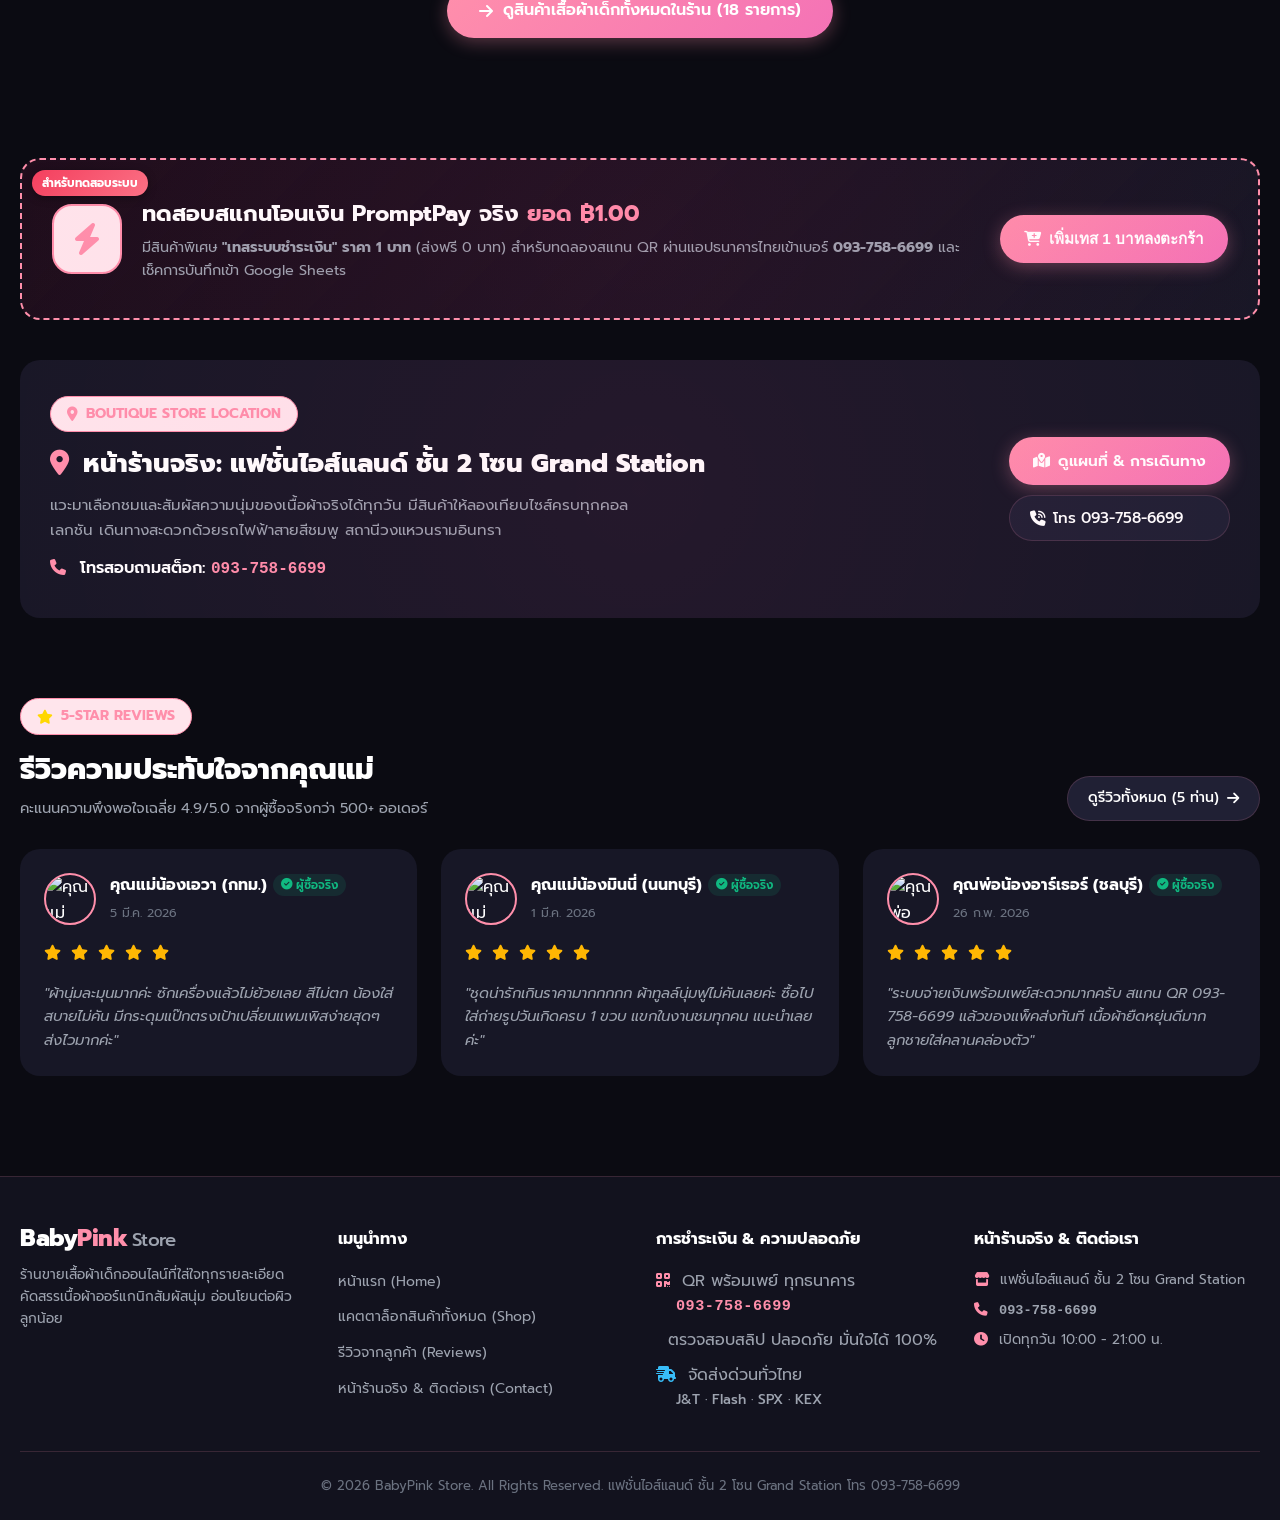
==== commit 35e981f2: "Update brand logo to clean BabyPink Store typography, remove AI emojis, and add interactive social m" ====
--- a/index.html
+++ b/index.html
@@ -29,13 +29,7 @@
     <div class="container header-inner">
       <!-- Brand Logo -->
       <a href="index.html" class="brand-logo">
-        <div class="brand-icon">
-          <i class="fa-solid fa-crown" style="color: #ffffff;"></i>
-        </div>
-        <div class="brand-text">
-          <h1>Baby<span>Pink</span>.</h1>
-          <p>Kids & Newborn Boutique</p>
-        </div>
+        <span class="brand-name">Baby<span class="brand-pink">Pink</span> <span class="brand-store">Store</span></span>
       </a>
 
       <!-- Main Navigation -->
@@ -93,7 +87,7 @@
           <i class="fa-solid fa-sparkles"></i> WELCOME TO BABYPINK BOUTIQUE
         </div>
         <div class="hero-content">
-          <h2>สัมผัสนุ่มละมุน อ่อนโยนเพื่อ <span class="highlight">ลูกน้อยคนพิเศษ 💖👶</span></h2>
+          <h2>สัมผัสนุ่มละมุน อ่อนโยนเพื่อ <span class="highlight">ลูกน้อยคนพิเศษ</span></h2>
           <p>
             คัดสรรเสื้อผ้าเด็กผ้าคอตตอนออร์แกนิก 100% สไตล์มินิมอลเกาหลี สวมใส่สบาย ไม่ระคายเคืองผิวบอบบาง
             พร้อมหน้าร้านจริงที่ <strong>แฟชั่นไอส์แลนด์ ชั้น 2 โซน Grand Station</strong>
@@ -154,7 +148,7 @@
           <i class="fa-solid fa-crown" style="color: #ffd700;"></i> TOP 3 BEST SELLERS
         </div>
         <h2 style="font-size: 2.2rem; font-weight: 800; margin-bottom: 8px;">
-          🏆 3 อันดับสินค้าขายดีที่สุด <span style="color: var(--pink-primary);">ขวัญใจคุณแม่ 💖</span>
+          3 อันดับสินค้าขายดีที่สุด <span style="color: var(--pink-primary);">ขวัญใจคุณแม่</span>
         </h2>
         <p style="color: var(--text-secondary); max-width: 600px; margin: 0 auto; font-size: 0.98rem;">
           คัดสรรชุดเด็กยอดนิยมที่ได้คะแนนรีวิวสูงสุด การันตีเนื้อผ้านุ่มละมุน ซักง่าย สวมใส่สบายทุกวัน
@@ -179,7 +173,7 @@
     <section class="store-teaser-box" style="border: 2px dashed var(--pink-primary); background: linear-gradient(135deg, rgba(255, 42, 133, 0.08) 0%, var(--bg-card) 100%);">
       <div style="display: flex; align-items: center; gap: 20px;">
         <div style="width: 70px; height: 70px; border-radius: 20px; background: var(--pink-light); border: 2px solid var(--pink-primary); display: flex; align-items: center; justify-content: center; font-size: 2rem; color: var(--pink-primary); flex-shrink: 0;">
-          ⚡
+          <i class="fa-solid fa-bolt"></i>
         </div>
         <div>
           <span class="badge-tag hot" style="margin-bottom: 6px; display: inline-block;">สำหรับทดสอบระบบ</span>
@@ -207,7 +201,7 @@
           <i class="fa-solid fa-location-dot"></i> BOUTIQUE STORE LOCATION
         </div>
         <h3 style="font-size: 1.6rem; font-weight: 800; margin-bottom: 8px;">
-          📍 หน้าร้านจริง: แฟชั่นไอส์แลนด์ ชั้น 2 โซน Grand Station
+          <i class="fa-solid fa-location-dot" style="color: var(--pink-primary); margin-right: 6px;"></i> หน้าร้านจริง: แฟชั่นไอส์แลนด์ ชั้น 2 โซน Grand Station
         </h3>
         <p style="color: var(--text-secondary); font-size: 0.95rem; line-height: 1.6; max-width: 600px; margin-bottom: 14px;">
           แวะมาเลือกชมและสัมผัสความนุ่มของเนื้อผ้าจริงได้ทุกวัน มีสินค้าให้ลองเทียบไซส์ครบทุกคอลเลกชัน เดินทางสะดวกด้วยรถไฟฟ้าสายสีชมพู สถานีวงแหวนรามอินทรา
@@ -236,7 +230,7 @@
             <i class="fa-solid fa-star" style="color: #ffd700;"></i> 5-STAR REVIEWS
           </div>
           <h3 style="font-size: 1.8rem; font-weight: 800; margin-bottom: 4px;">
-            รีวิวความประทับใจจากคุณแม่ 💖
+            รีวิวความประทับใจจากคุณแม่
           </h3>
           <p style="color: var(--text-secondary); font-size: 0.92rem;">
             คะแนนความพึงพอใจเฉลี่ย 4.9/5.0 จากผู้ซื้อจริงกว่า 500+ ออเดอร์
@@ -257,9 +251,15 @@
               <span class="review-date">5 มี.ค. 2026</span>
             </div>
           </div>
-          <div class="review-stars">⭐⭐⭐⭐⭐</div>
+          <div class="review-stars">
+            <i class="fa-solid fa-star"></i>
+            <i class="fa-solid fa-star"></i>
+            <i class="fa-solid fa-star"></i>
+            <i class="fa-solid fa-star"></i>
+            <i class="fa-solid fa-star"></i>
+          </div>
           <p class="review-body">
-            "ผ้านุ่มละมุนมากค่ะ ซักเครื่องแล้วไม่ย้วยเลย สีไม่ตก น้องใส่สบายไม่คัน มีกระดุมแป๊กตรงเป้าเปลี่ยนแพมเพิสง่ายสุดๆ ส่งไวมากค่ะ 💖"
+            "ผ้านุ่มละมุนมากค่ะ ซักเครื่องแล้วไม่ย้วยเลย สีไม่ตก น้องใส่สบายไม่คัน มีกระดุมแป๊กตรงเป้าเปลี่ยนแพมเพิสง่ายสุดๆ ส่งไวมากค่ะ"
           </p>
         </div>
 
@@ -271,9 +271,15 @@
               <span class="review-date">1 มี.ค. 2026</span>
             </div>
           </div>
-          <div class="review-stars">⭐⭐⭐⭐⭐</div>
+          <div class="review-stars">
+            <i class="fa-solid fa-star"></i>
+            <i class="fa-solid fa-star"></i>
+            <i class="fa-solid fa-star"></i>
+            <i class="fa-solid fa-star"></i>
+            <i class="fa-solid fa-star"></i>
+          </div>
           <p class="review-body">
-            "ชุดน่ารักเกินราคามากกกกก ผ้าทูลล์นุ่มฟูไม่คันเลยค่ะ ซื้อไปใส่ถ่ายรูปวันเกิดครบ 1 ขวบ แขกในงานชมทุกคน แนะนำเลยค่ะ ✨"
+            "ชุดน่ารักเกินราคามากกกกก ผ้าทูลล์นุ่มฟูไม่คันเลยค่ะ ซื้อไปใส่ถ่ายรูปวันเกิดครบ 1 ขวบ แขกในงานชมทุกคน แนะนำเลยค่ะ"
           </p>
         </div>
 
@@ -285,9 +291,15 @@
               <span class="review-date">26 ก.พ. 2026</span>
             </div>
           </div>
-          <div class="review-stars">⭐⭐⭐⭐⭐</div>
+          <div class="review-stars">
+            <i class="fa-solid fa-star"></i>
+            <i class="fa-solid fa-star"></i>
+            <i class="fa-solid fa-star"></i>
+            <i class="fa-solid fa-star"></i>
+            <i class="fa-solid fa-star"></i>
+          </div>
           <p class="review-body">
-            "ระบบจ่ายเงินพร้อมเพย์สะดวกมากครับ สแกน QR 093-758-6699 แล้วของแพ็คส่งทันที เนื้อผ้ายืดหยุ่นดีมาก ลูกชายใส่คลานคล่องตัว 👍"
+            "ระบบจ่ายเงินพร้อมเพย์สะดวกมากครับ สแกน QR 093-758-6699 แล้วของแพ็คส่งทันที เนื้อผ้ายืดหยุ่นดีมาก ลูกชายใส่คลานคล่องตัว"
           </p>
         </div>
       </div>
@@ -506,8 +518,7 @@
       <div class="footer-grid">
         <div class="footer-col">
           <div class="brand-logo" style="margin-bottom: 14px;">
-            <div class="brand-icon"><i class="fa-solid fa-crown" style="color: #ffffff;"></i></div>
-            <div class="brand-text"><h1>Baby<span>Pink</span>.</h1></div>
+            <span class="brand-name">Baby<span class="brand-pink">Pink</span> <span class="brand-store">Store</span></span>
           </div>
           <p style="font-size: 0.85rem; color: var(--text-secondary); line-height: 1.6;">
             ร้านขายเสื้อผ้าเด็กออนไลน์ที่ใส่ใจทุกรายละเอียด คัดสรรเนื้อผ้าออร์แกนิกสัมผัสนุ่ม อ่อนโยนต่อผิวลูกน้อย
--- a/style.css
+++ b/style.css
@@ -114,30 +114,47 @@
 }
 
 /* Logo */
+/* Logo */
 .brand-logo {
-  display: flex;
-  align-items: center;
-  gap: 12px;
+  display: inline-flex;
+  align-items: center;
   text-decoration: none;
   color: var(--text-primary);
-}
-
+  transition: var(--transition);
+  user-select: none;
+}
+
+.brand-logo:hover {
+  opacity: 0.9;
+  transform: translateY(-1px);
+}
+
+.brand-name {
+  font-size: 1.45rem;
+  font-weight: 800;
+  letter-spacing: -0.5px;
+  color: var(--text-primary);
+  display: inline-flex;
+  align-items: baseline;
+  line-height: 1;
+}
+
+.brand-name .brand-pink {
+  color: var(--pink-primary);
+  font-weight: 800;
+}
+
+.brand-name .brand-store {
+  font-weight: 500;
+  color: var(--text-secondary);
+  font-size: 1.15rem;
+  margin-left: 5px;
+  letter-spacing: -0.2px;
+}
+
+/* Fallback for legacy markup if present */
 .brand-icon {
-  width: 44px;
-  height: 44px;
-  background: linear-gradient(135deg, var(--pink-primary), var(--pink-secondary));
-  border-radius: 12px;
-  display: flex;
-  align-items: center;
-  justify-content: center;
-  font-size: 22px;
-  box-shadow: 0 0 15px var(--pink-glow);
-  transition: var(--transition);
-}
-
-.brand-logo:hover .brand-icon {
-  transform: rotate(8deg) scale(1.06);
-  box-shadow: 0 0 22px var(--pink-glow-strong);
+  display: none;
 }
 
 .brand-text h1 {
@@ -154,10 +171,7 @@
 }
 
 .brand-text p {
-  font-size: 0.72rem;
-  color: var(--text-muted);
-  letter-spacing: 0.5px;
-  text-transform: uppercase;
+  display: none;
 }
 
 /* Header Search */
@@ -421,20 +435,24 @@
     gap: 6px;
   }
   .brand-logo {
-    gap: 8px;
+    gap: 0;
+  }
+  .brand-name {
+    font-size: 1.25rem;
+  }
+  .brand-name .brand-store {
+    font-size: 1.05rem;
+    margin-left: 4px;
   }
   .brand-icon {
-    width: 36px;
-    height: 36px;
-    font-size: 17px;
-    border-radius: 10px;
+    display: none;
   }
   .brand-text h1 {
     font-size: 1.15rem;
     gap: 4px;
   }
   .brand-text p {
-    display: none; /* ซ่อนสโลแกนในจอมือถือเล็ก เพื่อไม่ให้ดันส่วนอื่นๆ */
+    display: none;
   }
   .header-actions {
     gap: 6px;
@@ -1912,6 +1930,261 @@
 }
 
 /* ==========================================================================
+   Social Media Channels Hover Layout (Contact Page)
+   ========================================================================== */
+.social-channels-container {
+  margin-top: 24px;
+  padding-top: 20px;
+  border-top: 1px dashed var(--border-subtle);
+  text-align: center;
+}
+
+.social-channels-header {
+  font-size: 0.88rem;
+  color: var(--text-secondary);
+  margin-bottom: 14px;
+  font-weight: 500;
+  display: flex;
+  align-items: center;
+  justify-content: center;
+  gap: 6px;
+}
+
+.social-pills-row {
+  display: flex;
+  justify-content: center;
+  align-items: center;
+  gap: 10px;
+  flex-wrap: wrap;
+}
+
+.social-pill-btn {
+  position: relative;
+  display: inline-flex;
+  align-items: center;
+  gap: 8px;
+  padding: 8px 14px;
+  border-radius: 30px;
+  background: var(--bg-card);
+  border: 1px solid var(--border-subtle);
+  color: var(--text-primary);
+  font-size: 0.86rem;
+  font-weight: 600;
+  cursor: pointer;
+  transition: all 0.22s cubic-bezier(0.16, 1, 0.3, 1);
+  text-decoration: none;
+  user-select: none;
+}
+
+.social-pill-btn:hover {
+  transform: translateY(-2px);
+  box-shadow: 0 6px 18px rgba(0, 0, 0, 0.12);
+}
+
+.social-pill-btn .pill-icon {
+  width: 28px;
+  height: 28px;
+  border-radius: 50%;
+  display: flex;
+  align-items: center;
+  justify-content: center;
+  font-size: 0.95rem;
+  transition: transform 0.2s ease;
+  flex-shrink: 0;
+}
+
+.social-pill-btn:hover .pill-icon {
+  transform: scale(1.15);
+}
+
+/* Specific Platform Styles */
+.social-pill-btn.pill-phone .pill-icon {
+  background: var(--pink-light);
+  color: var(--pink-primary);
+}
+.social-pill-btn.pill-phone:hover {
+  border-color: var(--pink-primary);
+  background: var(--pink-light);
+}
+
+.social-pill-btn.pill-line .pill-icon {
+  background: rgba(6, 199, 85, 0.15);
+  color: #06c755;
+}
+.social-pill-btn.pill-line:hover {
+  border-color: #06c755;
+  background: rgba(6, 199, 85, 0.1);
+}
+
+.social-pill-btn.pill-fb .pill-icon {
+  background: rgba(24, 119, 242, 0.15);
+  color: #1877f2;
+}
+.social-pill-btn.pill-fb:hover {
+  border-color: #1877f2;
+  background: rgba(24, 119, 242, 0.1);
+}
+
+.social-pill-btn.pill-ig .pill-icon {
+  background: rgba(225, 48, 108, 0.15);
+  color: #e1306c;
+}
+.social-pill-btn.pill-ig:hover {
+  border-color: #e1306c;
+  background: rgba(225, 48, 108, 0.1);
+}
+
+/* Floating Hover Tooltip Popover */
+.social-pill-btn .social-popover {
+  position: absolute;
+  bottom: calc(100% + 10px);
+  left: 50%;
+  transform: translateX(-50%) translateY(6px);
+  background: var(--bg-card);
+  color: var(--text-primary);
+  padding: 6px 12px;
+  border-radius: 8px;
+  font-size: 0.8rem;
+  white-space: nowrap;
+  opacity: 0;
+  visibility: hidden;
+  pointer-events: none;
+  transition: all 0.2s cubic-bezier(0.16, 1, 0.3, 1);
+  box-shadow: 0 8px 24px rgba(0, 0, 0, 0.2);
+  border: 1px solid var(--border-subtle);
+  z-index: 50;
+  display: flex;
+  flex-direction: column;
+  align-items: center;
+  gap: 2px;
+}
+
+.social-pill-btn .social-popover::after {
+  content: '';
+  position: absolute;
+  top: 100%;
+  left: 50%;
+  transform: translateX(-50%);
+  border-width: 5px;
+  border-style: solid;
+  border-color: var(--border-subtle) transparent transparent transparent;
+}
+
+.social-pill-btn:hover .social-popover {
+  opacity: 1;
+  visibility: visible;
+  transform: translateX(-50%) translateY(0);
+}
+
+.social-popover .popover-label {
+  font-size: 0.72rem;
+  color: var(--text-muted);
+  font-weight: 500;
+}
+
+.social-popover .popover-handle {
+  font-size: 0.82rem;
+  font-weight: 700;
+  color: var(--pink-primary);
+}
+
+/* Interactive Hover Preview Layout Card below buttons */
+.social-preview-layout {
+  margin-top: 14px;
+  padding: 10px 16px;
+  border-radius: 12px;
+  background: var(--bg-input);
+  border: 1px solid var(--border-subtle);
+  display: flex;
+  align-items: center;
+  justify-content: space-between;
+  gap: 12px;
+  text-align: left;
+  transition: all 0.25s ease;
+  min-height: 52px;
+}
+
+.social-preview-layout.active-preview {
+  border-color: var(--pink-border);
+  background: var(--pink-light);
+}
+
+.social-preview-layout .preview-left {
+  display: flex;
+  align-items: center;
+  gap: 10px;
+  flex: 1;
+  min-width: 0;
+}
+
+.social-preview-layout .preview-icon-box {
+  width: 32px;
+  height: 32px;
+  border-radius: 50%;
+  display: flex;
+  align-items: center;
+  justify-content: center;
+  font-size: 0.95rem;
+  background: var(--bg-card);
+  color: var(--text-secondary);
+  border: 1px solid var(--border-subtle);
+  flex-shrink: 0;
+  transition: all 0.2s ease;
+}
+
+.social-preview-layout .preview-info {
+  display: flex;
+  flex-direction: column;
+  min-width: 0;
+}
+
+.social-preview-layout .preview-title {
+  font-size: 0.86rem;
+  font-weight: 700;
+  color: var(--text-primary);
+  line-height: 1.25;
+  white-space: nowrap;
+  overflow: hidden;
+  text-overflow: ellipsis;
+}
+
+.social-preview-layout .preview-desc {
+  font-size: 0.76rem;
+  color: var(--text-muted);
+  line-height: 1.3;
+  white-space: nowrap;
+  overflow: hidden;
+  text-overflow: ellipsis;
+}
+
+.social-preview-layout .preview-action-btn {
+  font-size: 0.76rem;
+  padding: 5px 12px;
+  border-radius: 6px;
+  background: var(--bg-card);
+  border: 1px solid var(--border-subtle);
+  color: var(--text-secondary);
+  cursor: pointer;
+  white-space: nowrap;
+  transition: all 0.2s ease;
+  display: none;
+  font-weight: 600;
+  flex-shrink: 0;
+}
+
+.social-preview-layout.active-preview .preview-action-btn {
+  display: inline-flex;
+  align-items: center;
+  gap: 4px;
+}
+
+.social-preview-layout .preview-action-btn:hover {
+  border-color: var(--pink-primary);
+  color: var(--pink-primary);
+  background: var(--bg-card);
+}
+
+/* ==========================================================================
    Feedback Page Styles (feedback.html)
    ========================================================================== */
 .feedback-summary-bar {
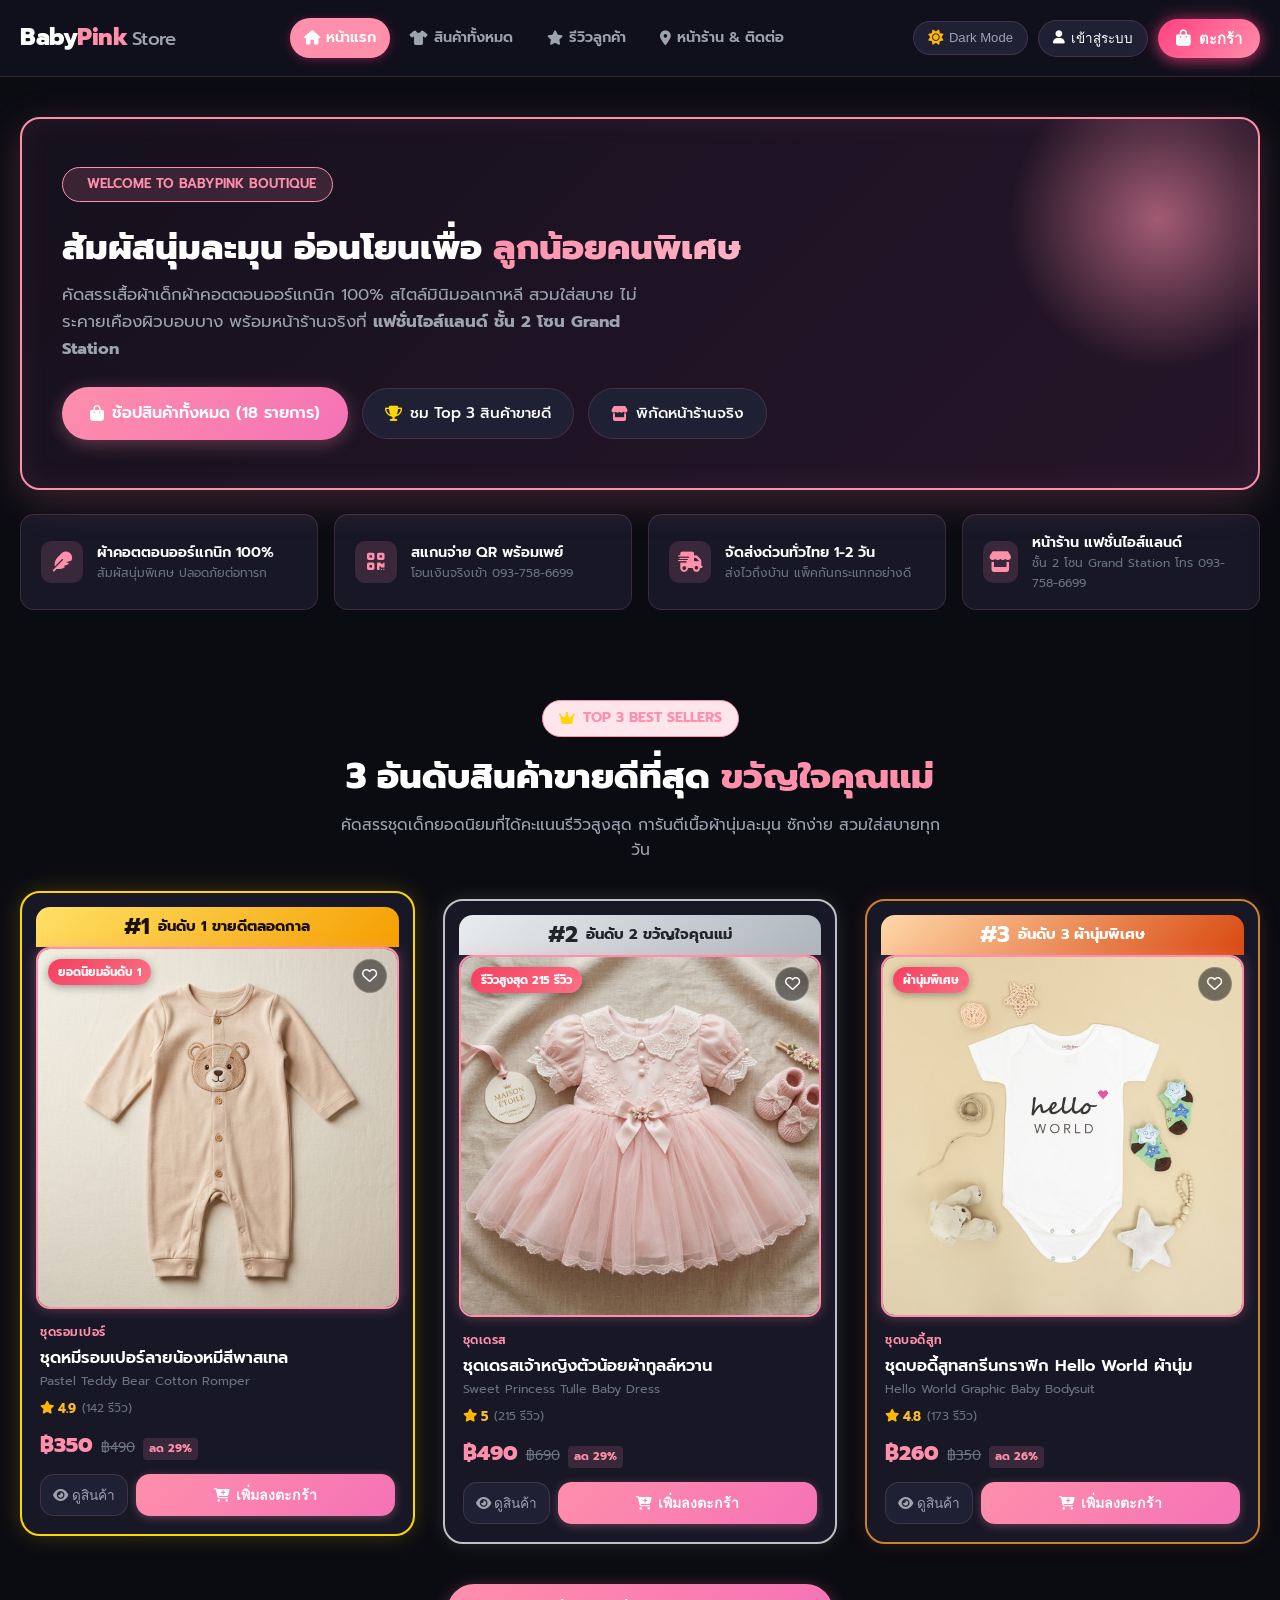
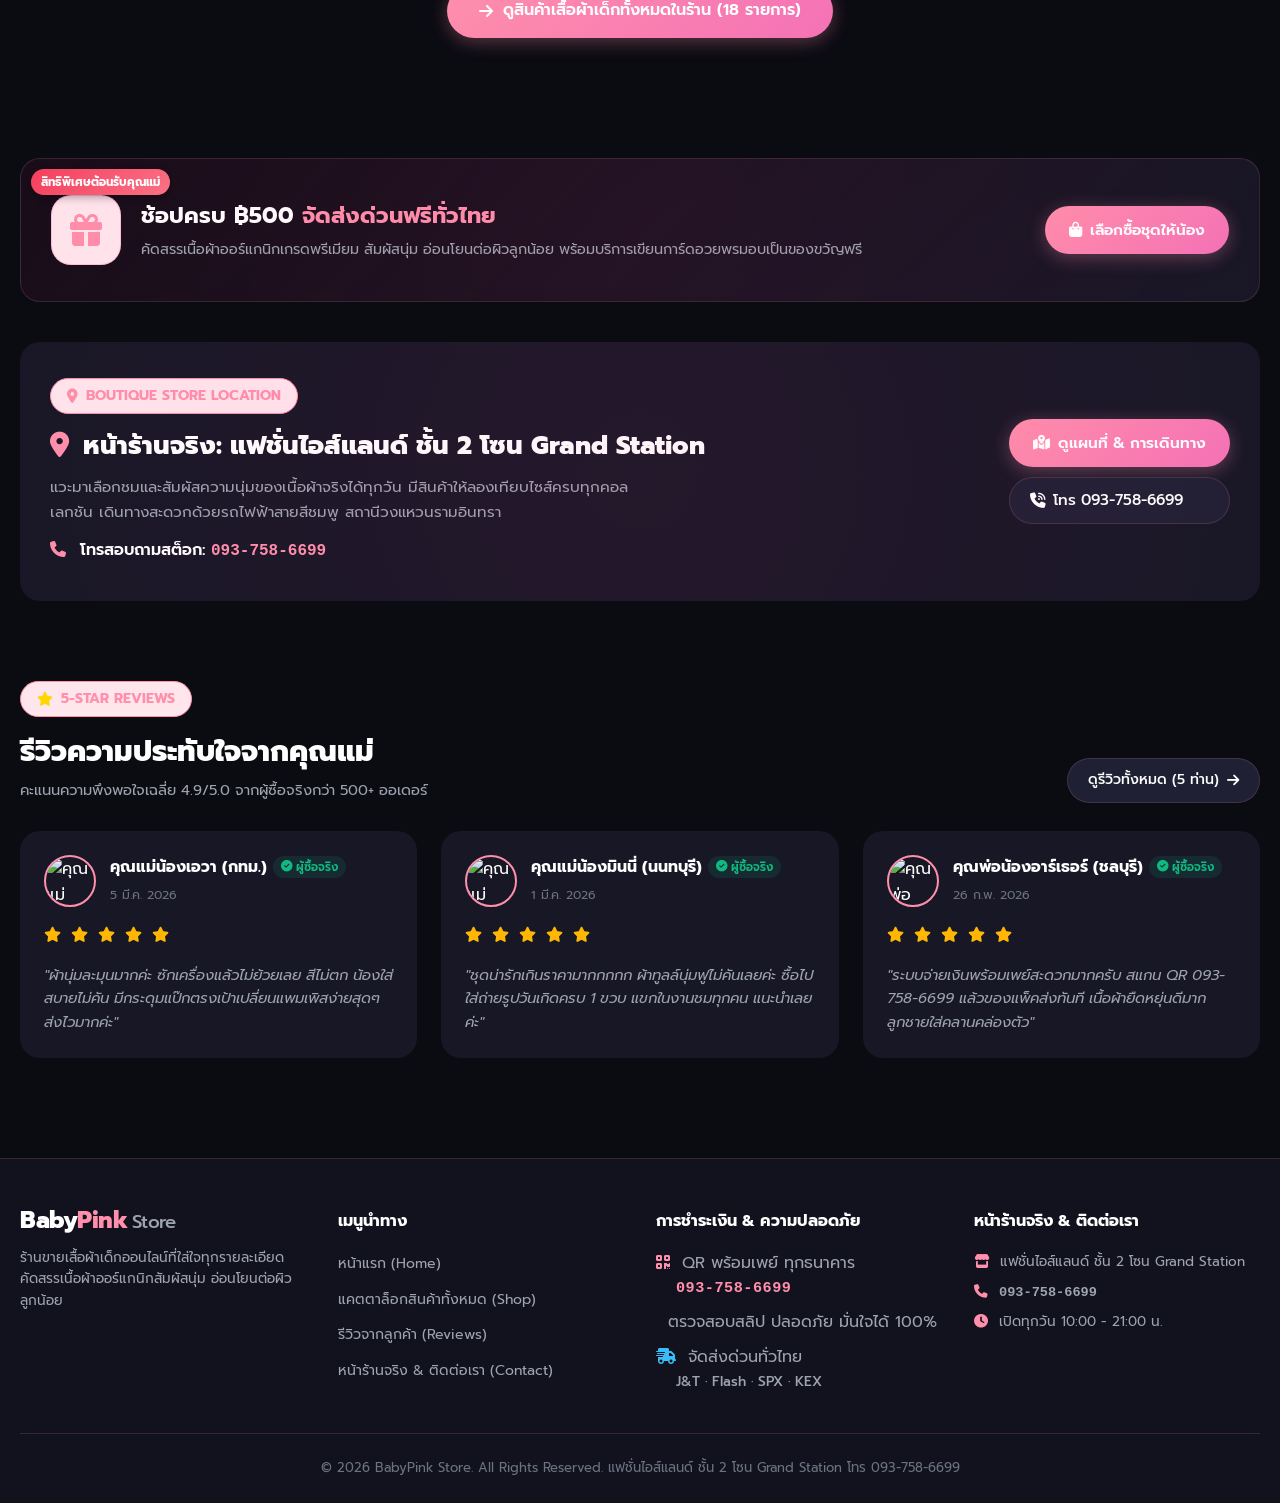
==== commit 9c968a75: "Convert store to 100% genuine e-commerce: remove technical badges, test banners, and developer refer" ====
--- a/index.html
+++ b/index.html
@@ -123,10 +123,10 @@
           </div>
         </div>
         <div class="feature-item">
-          <div class="feature-icon"><i class="fa-solid fa-table"></i></div>
+          <div class="feature-icon"><i class="fa-solid fa-truck-fast"></i></div>
           <div>
-            <h4>เชื่อมต่อ Google Sheets</h4>
-            <p>บันทึกออเดอร์ & อัปเดตสถานะจัดส่ง</p>
+            <h4>จัดส่งด่วนทั่วไทย 1-2 วัน</h4>
+            <p>ส่งไวถึงบ้าน แพ็คกันกระแทกอย่างดี</p>
           </div>
         </div>
         <div class="feature-item">
@@ -168,27 +168,27 @@
     </section>
 
     <!-- =========================================================================
-         Quick Payment Test Highlight Banner (เทสระบบชำระเงิน 1 บาท)
+         Store Special Privilege Banner
          ========================================================================= -->
-    <section class="store-teaser-box" style="border: 2px dashed var(--pink-primary); background: linear-gradient(135deg, rgba(255, 42, 133, 0.08) 0%, var(--bg-card) 100%);">
+    <section class="store-teaser-box" style="border: 1px solid var(--border-subtle); background: linear-gradient(135deg, rgba(255, 42, 133, 0.05) 0%, var(--bg-card) 100%);">
       <div style="display: flex; align-items: center; gap: 20px;">
-        <div style="width: 70px; height: 70px; border-radius: 20px; background: var(--pink-light); border: 2px solid var(--pink-primary); display: flex; align-items: center; justify-content: center; font-size: 2rem; color: var(--pink-primary); flex-shrink: 0;">
-          <i class="fa-solid fa-bolt"></i>
+        <div style="width: 70px; height: 70px; border-radius: 20px; background: var(--pink-light); border: 1px solid rgba(255, 42, 133, 0.2); display: flex; align-items: center; justify-content: center; font-size: 2rem; color: var(--pink-primary); flex-shrink: 0;">
+          <i class="fa-solid fa-gift"></i>
         </div>
         <div>
-          <span class="badge-tag hot" style="margin-bottom: 6px; display: inline-block;">สำหรับทดสอบระบบ</span>
+          <span class="badge-tag hot" style="margin-bottom: 6px; display: inline-block;">สิทธิพิเศษต้อนรับคุณแม่</span>
           <h3 style="font-size: 1.4rem; margin-bottom: 4px; color: var(--text-primary);">
-            ทดสอบสแกนโอนเงิน PromptPay จริง <span style="color: var(--pink-primary);">ยอด ฿1.00</span>
+            ช้อปครบ ฿500 <span style="color: var(--pink-primary);">จัดส่งด่วนฟรีทั่วไทย</span>
           </h3>
           <p style="color: var(--text-secondary); font-size: 0.9rem; margin: 0;">
-            มีสินค้าพิเศษ <strong>"เทสระบบชำระเงิน" ราคา 1 บาท</strong> (ส่งฟรี 0 บาท) สำหรับทดลองสแกน QR ผ่านแอปธนาคารไทยเข้าเบอร์ <strong>093-758-6699</strong> และเช็คการบันทึกเข้า Google Sheets
+            คัดสรรเนื้อผ้าออร์แกนิกเกรดพรีเมียม สัมผัสนุ่ม อ่อนโยนต่อผิวลูกน้อย พร้อมบริการเขียนการ์ดอวยพรมอบเป็นของขวัญฟรี
           </p>
         </div>
       </div>
       <div style="flex-shrink: 0; display: flex; gap: 10px;">
-        <button class="btn-primary" onclick="addToCart(99); toggleCartDrawer(true);" style="padding: 12px 24px;">
-          <i class="fa-solid fa-cart-plus"></i> เพิ่มเทส 1 บาทลงตะกร้า
-        </button>
+        <a href="shop.html" class="btn-primary" style="padding: 12px 24px; text-decoration: none;">
+          <i class="fa-solid fa-bag-shopping"></i> เลือกซื้อชุดให้น้อง
+        </a>
       </div>
     </section>
 
@@ -427,7 +427,7 @@
       </div>
       <h3 style="font-size: 1.4rem; font-weight: 700; margin-bottom: 6px;">ส่งหลักฐานการชำระเงินเรียบร้อยแล้ว!</h3>
       <p style="color: var(--text-secondary); font-size: 0.88rem; margin-bottom: 18px;">
-        ระบบได้รับข้อมูลคำสั่งซื้อและหลักฐานสลิปโอนเงินเข้า Google Sheets เรียบร้อยแล้ว เจ้าหน้าที่จะตรวจสอบยอดเงินในบัญชีและเริ่มจัดเตรียมสินค้าให้ทันที
+        ทางร้านได้รับข้อมูลคำสั่งซื้อและหลักฐานสลิปโอนเงินเรียบร้อยแล้ว เจ้าหน้าที่จะตรวจสอบยอดเงินและเริ่มจัดเตรียมสินค้าจัดส่งให้ทันทีครับ
       </p>
 
       <div style="background: var(--bg-input); border-radius: var(--radius-md); padding: 14px; text-align: left; font-size: 0.85rem; margin-bottom: 20px; border: 1px solid var(--border-subtle);">
@@ -489,14 +489,15 @@
       <h3 id="profileUserName" style="font-size: 1.25rem; font-weight: 700; margin-bottom: 4px;">User Name</h3>
       <p id="profileUserEmail" style="font-size: 0.85rem; color: var(--text-muted); margin-bottom: 16px;">user@example.com</p>
 
-      <!-- เมนูจัดการสำหรับเจ้าของร้าน/แอดมิน -->
-      <div style="margin-bottom: 16px; padding: 12px; background: var(--bg-input); border-radius: var(--radius-sm); font-size: 0.82rem; text-align: left; border: 1px solid var(--border-subtle);">
-        <div style="font-weight: 600; margin-bottom: 8px; color: var(--text-secondary); display: flex; align-items: center; gap: 6px;">
-          <i class="fa-solid fa-gears" style="color: var(--pink-primary);"></i> สำหรับแอดมินร้านค้า (Admin)
+      <!-- เมนูจัดการสำหรับเจ้าของร้าน/แอดมิน (ซ่อนเป็นความลับ รู้เฉพาะคนทำ) -->
+      <div id="adminMenuSection" style="display: none; margin-bottom: 16px; padding: 12px; background: rgba(255, 42, 133, 0.08); border-radius: var(--radius-sm); font-size: 0.82rem; text-align: left; border: 1px dashed var(--pink-primary);">
+        <div style="font-weight: 600; margin-bottom: 8px; color: var(--pink-primary); display: flex; align-items: center; justify-content: space-between;">
+          <span><i class="fa-solid fa-user-shield"></i> เมนูลับเฉพาะทีมงาน (Admin)</span>
+          <span style="font-size: 0.7rem; opacity: 0.7;">🔒 Secret</span>
         </div>
         <div style="display: flex; flex-direction: column; gap: 8px;">
-          <a href="https://docs.google.com/spreadsheets/d/1IzP0kcoIMh6zGosyNHgMZ3AqXMtLLrkmKQPPvy6hVyY/edit?gid=338856045#gid=338856045" target="_blank" style="color: #10b981; text-decoration: none; display: flex; align-items: center; gap: 6px; font-weight: 600;">
-            <i class="fa-solid fa-table"></i> เปิดดูตาราง Google Sheets คำสั่งซื้อ
+          <a href="https://docs.google.com/spreadsheets/d/1lzP0kcoIMh6zGosyNHgMZ3AqXMtLLrkmKQPPvy6hVyY/edit?gid=897367309#gid=897367309" target="_blank" style="color: #10b981; text-decoration: none; display: flex; align-items: center; gap: 6px; font-weight: 600;">
+            <i class="fa-solid fa-table"></i> เปิดดูตาราง Google Sheets หลังบ้าน
           </a>
           <a href="javascript:void(0)" onclick="setGoogleSheetsWebhook()" style="color: var(--pink-primary); text-decoration: none; display: flex; align-items: center; gap: 6px;">
             <i class="fa-solid fa-link"></i> ตั้งค่า Google Sheets Webhook URL
--- a/style.css
+++ b/style.css
@@ -1930,19 +1930,19 @@
 }
 
 /* ==========================================================================
-   Social Media Channels Hover Layout (Contact Page)
+   Social Media Channels - 4 Equal Columns & Smooth Stable Preview
    ========================================================================== */
 .social-channels-container {
   margin-top: 24px;
-  padding-top: 20px;
+  padding-top: 18px;
   border-top: 1px dashed var(--border-subtle);
   text-align: center;
 }
 
 .social-channels-header {
-  font-size: 0.88rem;
+  font-size: 0.86rem;
   color: var(--text-secondary);
-  margin-bottom: 14px;
+  margin-bottom: 12px;
   font-weight: 500;
   display: flex;
   align-items: center;
@@ -1950,158 +1950,135 @@
   gap: 6px;
 }
 
-.social-pills-row {
-  display: flex;
+/* 4 ช่องเรียงเสมอกัน 1 แถวเสมอ ไม่หักบรรทัด */
+.social-grid-4 {
+  display: grid;
+  grid-template-columns: repeat(4, 1fr);
+  gap: 8px;
+  margin-bottom: 12px;
+}
+
+.social-grid-btn {
+  display: flex;
+  flex-direction: column;
+  align-items: center;
   justify-content: center;
-  align-items: center;
-  gap: 10px;
-  flex-wrap: wrap;
-}
-
-.social-pill-btn {
-  position: relative;
-  display: inline-flex;
-  align-items: center;
-  gap: 8px;
-  padding: 8px 14px;
-  border-radius: 30px;
+  gap: 6px;
+  padding: 10px 4px;
+  border-radius: 12px;
   background: var(--bg-card);
-  border: 1px solid var(--border-subtle);
+  border: 1.5px solid var(--border-subtle);
   color: var(--text-primary);
-  font-size: 0.86rem;
-  font-weight: 600;
   cursor: pointer;
-  transition: all 0.22s cubic-bezier(0.16, 1, 0.3, 1);
-  text-decoration: none;
+  transition: background 0.2s ease, border-color 0.2s ease, box-shadow 0.2s ease;
   user-select: none;
-}
-
-.social-pill-btn:hover {
-  transform: translateY(-2px);
-  box-shadow: 0 6px 18px rgba(0, 0, 0, 0.12);
-}
-
-.social-pill-btn .pill-icon {
-  width: 28px;
-  height: 28px;
+  width: 100%;
+  outline: none;
+  box-sizing: border-box;
+}
+
+.social-grid-btn .grid-btn-icon {
+  width: 36px;
+  height: 36px;
   border-radius: 50%;
   display: flex;
   align-items: center;
   justify-content: center;
-  font-size: 0.95rem;
+  font-size: 1.1rem;
   transition: transform 0.2s ease;
   flex-shrink: 0;
 }
 
-.social-pill-btn:hover .pill-icon {
-  transform: scale(1.15);
+.social-grid-btn:hover .grid-btn-icon {
+  transform: scale(1.08);
+}
+
+.social-grid-btn .grid-btn-name {
+  font-size: 0.8rem;
+  font-weight: 600;
+  color: var(--text-primary);
+  line-height: 1.1;
+  white-space: nowrap;
 }
 
 /* Specific Platform Styles */
-.social-pill-btn.pill-phone .pill-icon {
+.social-grid-btn.pill-phone .grid-btn-icon {
   background: var(--pink-light);
   color: var(--pink-primary);
 }
-.social-pill-btn.pill-phone:hover {
+.social-grid-btn.pill-phone:hover,
+.social-grid-btn.pill-phone.active {
   border-color: var(--pink-primary);
   background: var(--pink-light);
-}
-
-.social-pill-btn.pill-line .pill-icon {
+  box-shadow: 0 3px 10px rgba(255, 42, 133, 0.2);
+}
+.social-grid-btn.pill-phone:hover .grid-btn-name,
+.social-grid-btn.pill-phone.active .grid-btn-name {
+  color: #111827 !important;
+}
+
+.social-grid-btn.pill-line .grid-btn-icon {
   background: rgba(6, 199, 85, 0.15);
   color: #06c755;
 }
-.social-pill-btn.pill-line:hover {
-  border-color: #06c755;
-  background: rgba(6, 199, 85, 0.1);
-}
-
-.social-pill-btn.pill-fb .pill-icon {
+.social-grid-btn.pill-line:hover,
+.social-grid-btn.pill-line.active {
+  border-color: #10b981;
+  background: #dcfce7;
+  box-shadow: 0 3px 10px rgba(6, 199, 85, 0.2);
+}
+.social-grid-btn.pill-line:hover .grid-btn-name,
+.social-grid-btn.pill-line.active .grid-btn-name {
+  color: #111827 !important;
+}
+
+.social-grid-btn.pill-fb .grid-btn-icon {
   background: rgba(24, 119, 242, 0.15);
   color: #1877f2;
 }
-.social-pill-btn.pill-fb:hover {
-  border-color: #1877f2;
-  background: rgba(24, 119, 242, 0.1);
-}
-
-.social-pill-btn.pill-ig .pill-icon {
+.social-grid-btn.pill-fb:hover,
+.social-grid-btn.pill-fb.active {
+  border-color: #3b82f6;
+  background: #dbeafe;
+  box-shadow: 0 3px 10px rgba(24, 119, 242, 0.2);
+}
+.social-grid-btn.pill-fb:hover .grid-btn-name,
+.social-grid-btn.pill-fb.active .grid-btn-name {
+  color: #111827 !important;
+}
+
+.social-grid-btn.pill-ig .grid-btn-icon {
   background: rgba(225, 48, 108, 0.15);
   color: #e1306c;
 }
-.social-pill-btn.pill-ig:hover {
-  border-color: #e1306c;
-  background: rgba(225, 48, 108, 0.1);
-}
-
-/* Floating Hover Tooltip Popover */
-.social-pill-btn .social-popover {
-  position: absolute;
-  bottom: calc(100% + 10px);
-  left: 50%;
-  transform: translateX(-50%) translateY(6px);
-  background: var(--bg-card);
-  color: var(--text-primary);
-  padding: 6px 12px;
-  border-radius: 8px;
-  font-size: 0.8rem;
-  white-space: nowrap;
-  opacity: 0;
-  visibility: hidden;
-  pointer-events: none;
-  transition: all 0.2s cubic-bezier(0.16, 1, 0.3, 1);
-  box-shadow: 0 8px 24px rgba(0, 0, 0, 0.2);
-  border: 1px solid var(--border-subtle);
-  z-index: 50;
-  display: flex;
-  flex-direction: column;
-  align-items: center;
-  gap: 2px;
-}
-
-.social-pill-btn .social-popover::after {
-  content: '';
-  position: absolute;
-  top: 100%;
-  left: 50%;
-  transform: translateX(-50%);
-  border-width: 5px;
-  border-style: solid;
-  border-color: var(--border-subtle) transparent transparent transparent;
-}
-
-.social-pill-btn:hover .social-popover {
-  opacity: 1;
-  visibility: visible;
-  transform: translateX(-50%) translateY(0);
-}
-
-.social-popover .popover-label {
-  font-size: 0.72rem;
-  color: var(--text-muted);
-  font-weight: 500;
-}
-
-.social-popover .popover-handle {
-  font-size: 0.82rem;
-  font-weight: 700;
-  color: var(--pink-primary);
-}
-
-/* Interactive Hover Preview Layout Card below buttons */
+.social-grid-btn.pill-ig:hover,
+.social-grid-btn.pill-ig.active {
+  border-color: #ec4899;
+  background: #fce7f3;
+  box-shadow: 0 3px 10px rgba(225, 48, 108, 0.2);
+}
+.social-grid-btn.pill-ig:hover .grid-btn-name,
+.social-grid-btn.pill-ig.active .grid-btn-name {
+  color: #111827 !important;
+}
+
+/* Stable, Smooth Preview Layout Card (Fixed Height - Zero Layout Shifts) */
 .social-preview-layout {
-  margin-top: 14px;
-  padding: 10px 16px;
+  height: 56px;
+  min-height: 56px;
+  max-height: 56px;
+  padding: 8px 14px;
   border-radius: 12px;
-  background: var(--bg-input);
-  border: 1px solid var(--border-subtle);
+  background: var(--pink-light);
+  border: 1.5px solid var(--pink-border);
   display: flex;
   align-items: center;
   justify-content: space-between;
-  gap: 12px;
+  gap: 10px;
   text-align: left;
-  transition: all 0.25s ease;
-  min-height: 52px;
+  transition: background 0.25s ease, border-color 0.25s ease;
+  overflow: hidden;
+  box-sizing: border-box;
 }
 
 .social-preview-layout.active-preview {
@@ -2115,33 +2092,36 @@
   gap: 10px;
   flex: 1;
   min-width: 0;
+  overflow: hidden;
 }
 
 .social-preview-layout .preview-icon-box {
-  width: 32px;
-  height: 32px;
+  width: 34px;
+  height: 34px;
   border-radius: 50%;
   display: flex;
   align-items: center;
   justify-content: center;
-  font-size: 0.95rem;
-  background: var(--bg-card);
-  color: var(--text-secondary);
-  border: 1px solid var(--border-subtle);
+  font-size: 1rem;
+  background: #ffffff !important;
+  border: 1px solid rgba(0, 0, 0, 0.08);
+  box-shadow: 0 1px 4px rgba(0, 0, 0, 0.1);
   flex-shrink: 0;
-  transition: all 0.2s ease;
+  transition: color 0.2s ease, background 0.2s ease;
 }
 
 .social-preview-layout .preview-info {
   display: flex;
   flex-direction: column;
   min-width: 0;
+  flex: 1;
+  overflow: hidden;
 }
 
 .social-preview-layout .preview-title {
   font-size: 0.86rem;
   font-weight: 700;
-  color: var(--text-primary);
+  color: #111827 !important;
   line-height: 1.25;
   white-space: nowrap;
   overflow: hidden;
@@ -2149,8 +2129,8 @@
 }
 
 .social-preview-layout .preview-desc {
-  font-size: 0.76rem;
-  color: var(--text-muted);
+  font-size: 0.74rem;
+  color: #374151 !important;
   line-height: 1.3;
   white-space: nowrap;
   overflow: hidden;
@@ -2159,29 +2139,26 @@
 
 .social-preview-layout .preview-action-btn {
   font-size: 0.76rem;
-  padding: 5px 12px;
-  border-radius: 6px;
-  background: var(--bg-card);
-  border: 1px solid var(--border-subtle);
-  color: var(--text-secondary);
+  padding: 6px 12px;
+  border-radius: 8px;
+  background: #111827 !important;
+  border: 1px solid #111827 !important;
+  color: #ffffff !important;
   cursor: pointer;
   white-space: nowrap;
   transition: all 0.2s ease;
-  display: none;
   font-weight: 600;
   flex-shrink: 0;
-}
-
-.social-preview-layout.active-preview .preview-action-btn {
   display: inline-flex;
   align-items: center;
-  gap: 4px;
+  gap: 5px;
+  box-shadow: 0 2px 6px rgba(0, 0, 0, 0.2);
 }
 
 .social-preview-layout .preview-action-btn:hover {
-  border-color: var(--pink-primary);
-  color: var(--pink-primary);
-  background: var(--bg-card);
+  background: #000000 !important;
+  color: #ff8fab !important;
+  border-color: #ff8fab !important;
 }
 
 /* ==========================================================================
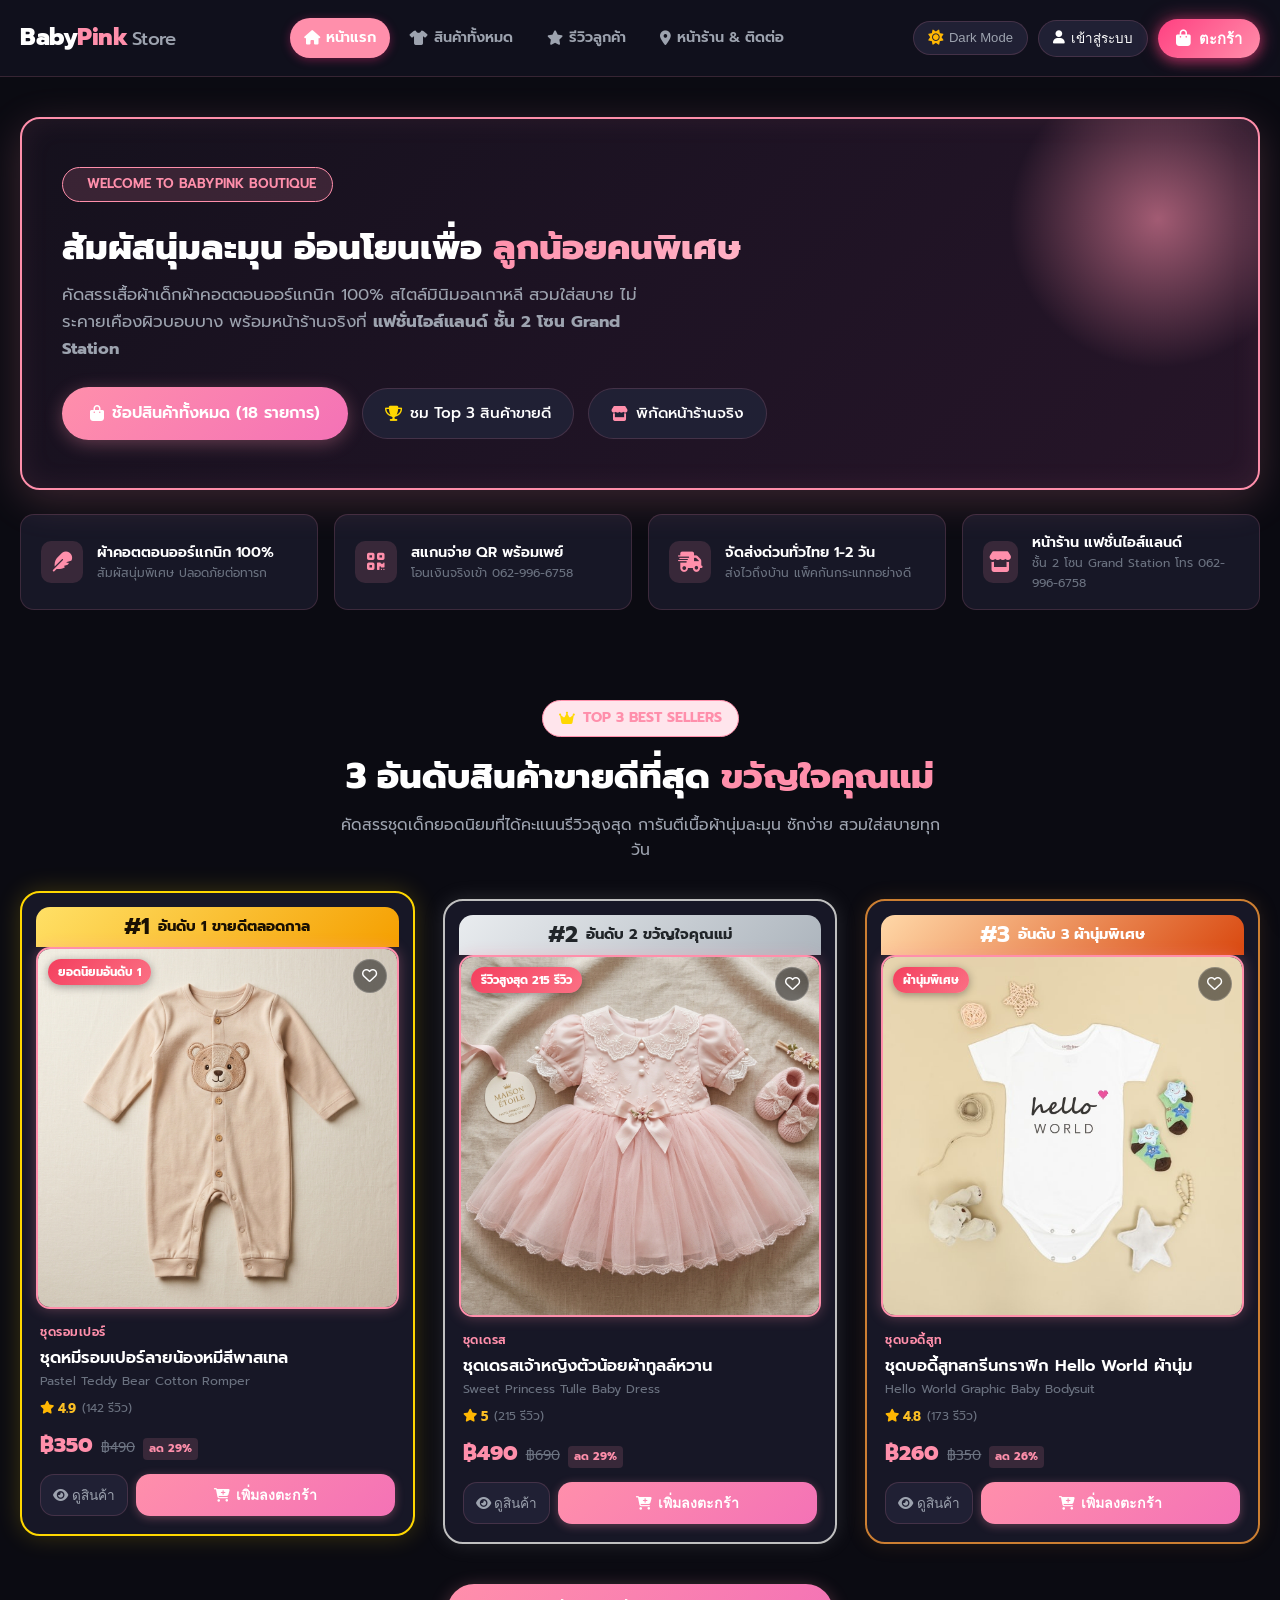
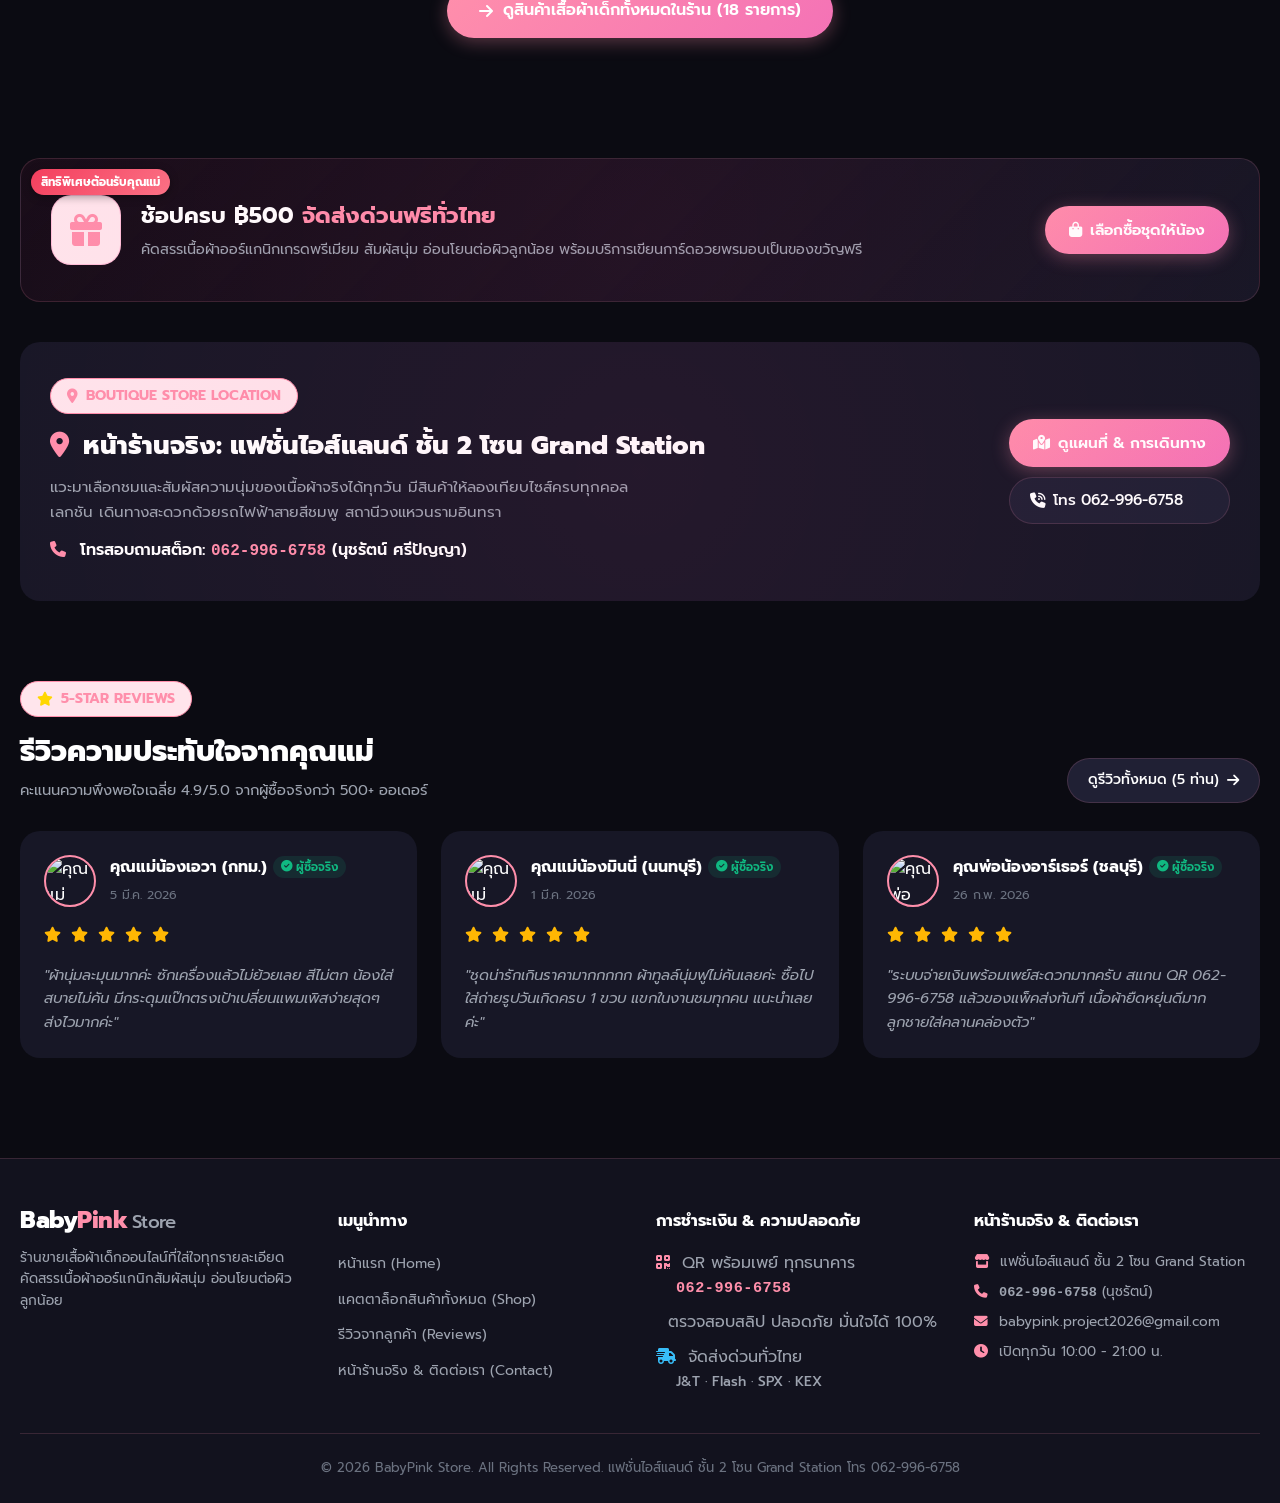
==== commit d2e898e6: "Update store contact & PromptPay receiver to 062-996-6758 (Nucharat Sripanya)" ====
--- a/index.html
+++ b/index.html
@@ -4,7 +4,7 @@
   <meta charset="UTF-8" />
   <meta name="viewport" content="width=device-width, initial-scale=1.0" />
   <title>BabyPink Store | ร้านเสื้อผ้าเด็กคุณภาพพรีเมียม & หน้าร้านแฟชั่นไอส์แลนด์</title>
-  <meta name="description" content="ร้านเสื้อผ้าเด็กคุณภาพพรีเมียม นุ่มสบาย อ่อนโยนต่อผิวลูกน้อย หน้าร้านอยู่ที่แฟชั่นไอส์แลนด์ ชั้น 2 โซน Grand Station โทร 093-758-6699" />
+  <meta name="description" content="ร้านเสื้อผ้าเด็กคุณภาพพรีเมียม นุ่มสบาย อ่อนโยนต่อผิวลูกน้อย หน้าร้านอยู่ที่แฟชั่นไอส์แลนด์ ชั้น 2 โซน Grand Station โทร 062-996-6758" />
 
   <!-- Google Fonts: Prompt & Inter -->
   <link rel="preconnect" href="https://fonts.googleapis.com" />
@@ -119,7 +119,7 @@
           <div class="feature-icon"><i class="fa-solid fa-qrcode"></i></div>
           <div>
             <h4>สแกนจ่าย QR พร้อมเพย์</h4>
-            <p>โอนเงินจริงเข้า 093-758-6699</p>
+            <p>โอนเงินจริงเข้า 062-996-6758</p>
           </div>
         </div>
         <div class="feature-item">
@@ -133,7 +133,7 @@
           <div class="feature-icon"><i class="fa-solid fa-store"></i></div>
           <div>
             <h4>หน้าร้าน แฟชั่นไอส์แลนด์</h4>
-            <p>ชั้น 2 โซน Grand Station โทร 093-758-6699</p>
+            <p>ชั้น 2 โซน Grand Station โทร 062-996-6758</p>
           </div>
         </div>
       </div>
@@ -207,15 +207,15 @@
           แวะมาเลือกชมและสัมผัสความนุ่มของเนื้อผ้าจริงได้ทุกวัน มีสินค้าให้ลองเทียบไซส์ครบทุกคอลเลกชัน เดินทางสะดวกด้วยรถไฟฟ้าสายสีชมพู สถานีวงแหวนรามอินทรา
         </p>
         <p style="font-size: 1rem; color: var(--text-primary); font-weight: 600;">
-          <i class="fa-solid fa-phone" style="color: var(--pink-primary); margin-right: 8px;"></i> โทรสอบถามสต็อก: <strong style="color: var(--pink-primary); font-family: monospace;">093-758-6699</strong>
+          <i class="fa-solid fa-phone" style="color: var(--pink-primary); margin-right: 8px;"></i> โทรสอบถามสต็อก: <strong style="color: var(--pink-primary); font-family: monospace;">062-996-6758</strong> (นุชรัตน์ ศรีปัญญา)
         </p>
       </div>
       <div style="flex-shrink: 0; display: flex; flex-direction: column; gap: 10px;">
         <a href="contact.html" class="btn-primary" style="padding: 12px 24px; text-decoration: none; text-align: center;">
           <i class="fa-solid fa-map-location-dot"></i> ดูแผนที่ & การเดินทาง
         </a>
-        <a href="tel:0937586699" class="btn-secondary" style="padding: 10px 20px; text-decoration: none; text-align: center;">
-          <i class="fa-solid fa-phone-volume"></i> โทร 093-758-6699
+        <a href="tel:0629966758" class="btn-secondary" style="padding: 10px 20px; text-decoration: none; text-align: center;">
+          <i class="fa-solid fa-phone-volume"></i> โทร 062-996-6758
         </a>
       </div>
     </section>
@@ -299,7 +299,7 @@
             <i class="fa-solid fa-star"></i>
           </div>
           <p class="review-body">
-            "ระบบจ่ายเงินพร้อมเพย์สะดวกมากครับ สแกน QR 093-758-6699 แล้วของแพ็คส่งทันที เนื้อผ้ายืดหยุ่นดีมาก ลูกชายใส่คลานคล่องตัว"
+            "ระบบจ่ายเงินพร้อมเพย์สะดวกมากครับ สแกน QR 062-996-6758 แล้วของแพ็คส่งทันที เนื้อผ้ายืดหยุ่นดีมาก ลูกชายใส่คลานคล่องตัว"
           </p>
         </div>
       </div>
@@ -379,7 +379,8 @@
       <div class="payment-amount-display" id="promptpayAmount">฿ 0.00</div>
 
       <div class="payment-recipient-display" id="promptpayRecipient">
-        โอนเข้าบัญชีพร้อมเพย์: <strong>093-758-6699</strong>
+        โอนเข้าบัญชีพร้อมเพย์: <strong>062-996-6758</strong>
+        <div style="font-size: 0.85rem; color: var(--text-secondary); margin-top: 4px;">ชื่อบัญชี: <strong style="color: var(--text-primary);">นุชรัตน์ ศรีปัญญา</strong></div>
       </div>
 
       <div class="qr-frame-wrapper">
@@ -544,7 +545,7 @@
                 <i class="fa-solid fa-qrcode" style="color: var(--pink-primary); margin-right: 6px;"></i> QR พร้อมเพย์ ทุกธนาคาร
               </span>
               <span style="display: inline-block; margin-left: 20px; font-weight: 700; color: var(--pink-primary); font-family: monospace; font-size: 0.95rem; letter-spacing: 0.5px; white-space: nowrap;">
-                093-758-6699
+                062-996-6758
               </span>
             </li>
             <li>
@@ -569,7 +570,10 @@
             <i class="fa-solid fa-store" style="color: var(--pink-primary); margin-right: 6px;"></i> แฟชั่นไอส์แลนด์ ชั้น 2 โซน Grand Station
           </p>
           <p style="font-size: 0.85rem; color: var(--text-secondary); margin-bottom: 8px;">
-            <i class="fa-solid fa-phone" style="color: var(--pink-primary); margin-right: 6px;"></i> <span style="font-family: monospace; font-weight: 600; white-space: nowrap;">093-758-6699</span>
+            <i class="fa-solid fa-phone" style="color: var(--pink-primary); margin-right: 6px;"></i> <span style="font-family: monospace; font-weight: 600; white-space: nowrap;">062-996-6758</span> (นุชรัตน์)
+          </p>
+          <p style="font-size: 0.85rem; color: var(--text-secondary); margin-bottom: 8px;">
+            <i class="fa-solid fa-envelope" style="color: var(--pink-primary); margin-right: 6px;"></i> <a href="mailto:babypink.project2026@gmail.com" style="color: inherit; text-decoration: none;">babypink.project2026@gmail.com</a>
           </p>
           <p style="font-size: 0.85rem; color: var(--text-secondary); margin-bottom: 8px;">
             <i class="fa-solid fa-clock" style="color: var(--pink-primary); margin-right: 6px;"></i> เปิดทุกวัน 10:00 - 21:00 น.
@@ -578,7 +582,7 @@
       </div>
 
       <div class="footer-bottom">
-        <p>&copy; 2026 BabyPink Store. All Rights Reserved. แฟชั่นไอส์แลนด์ ชั้น 2 โซน Grand Station โทร <span style="white-space: nowrap;">093-758-6699</span></p>
+        <p>&copy; 2026 BabyPink Store. All Rights Reserved. แฟชั่นไอส์แลนด์ ชั้น 2 โซน Grand Station โทร <span style="white-space: nowrap;">062-996-6758</span></p>
       </div>
     </div>
   </footer>
